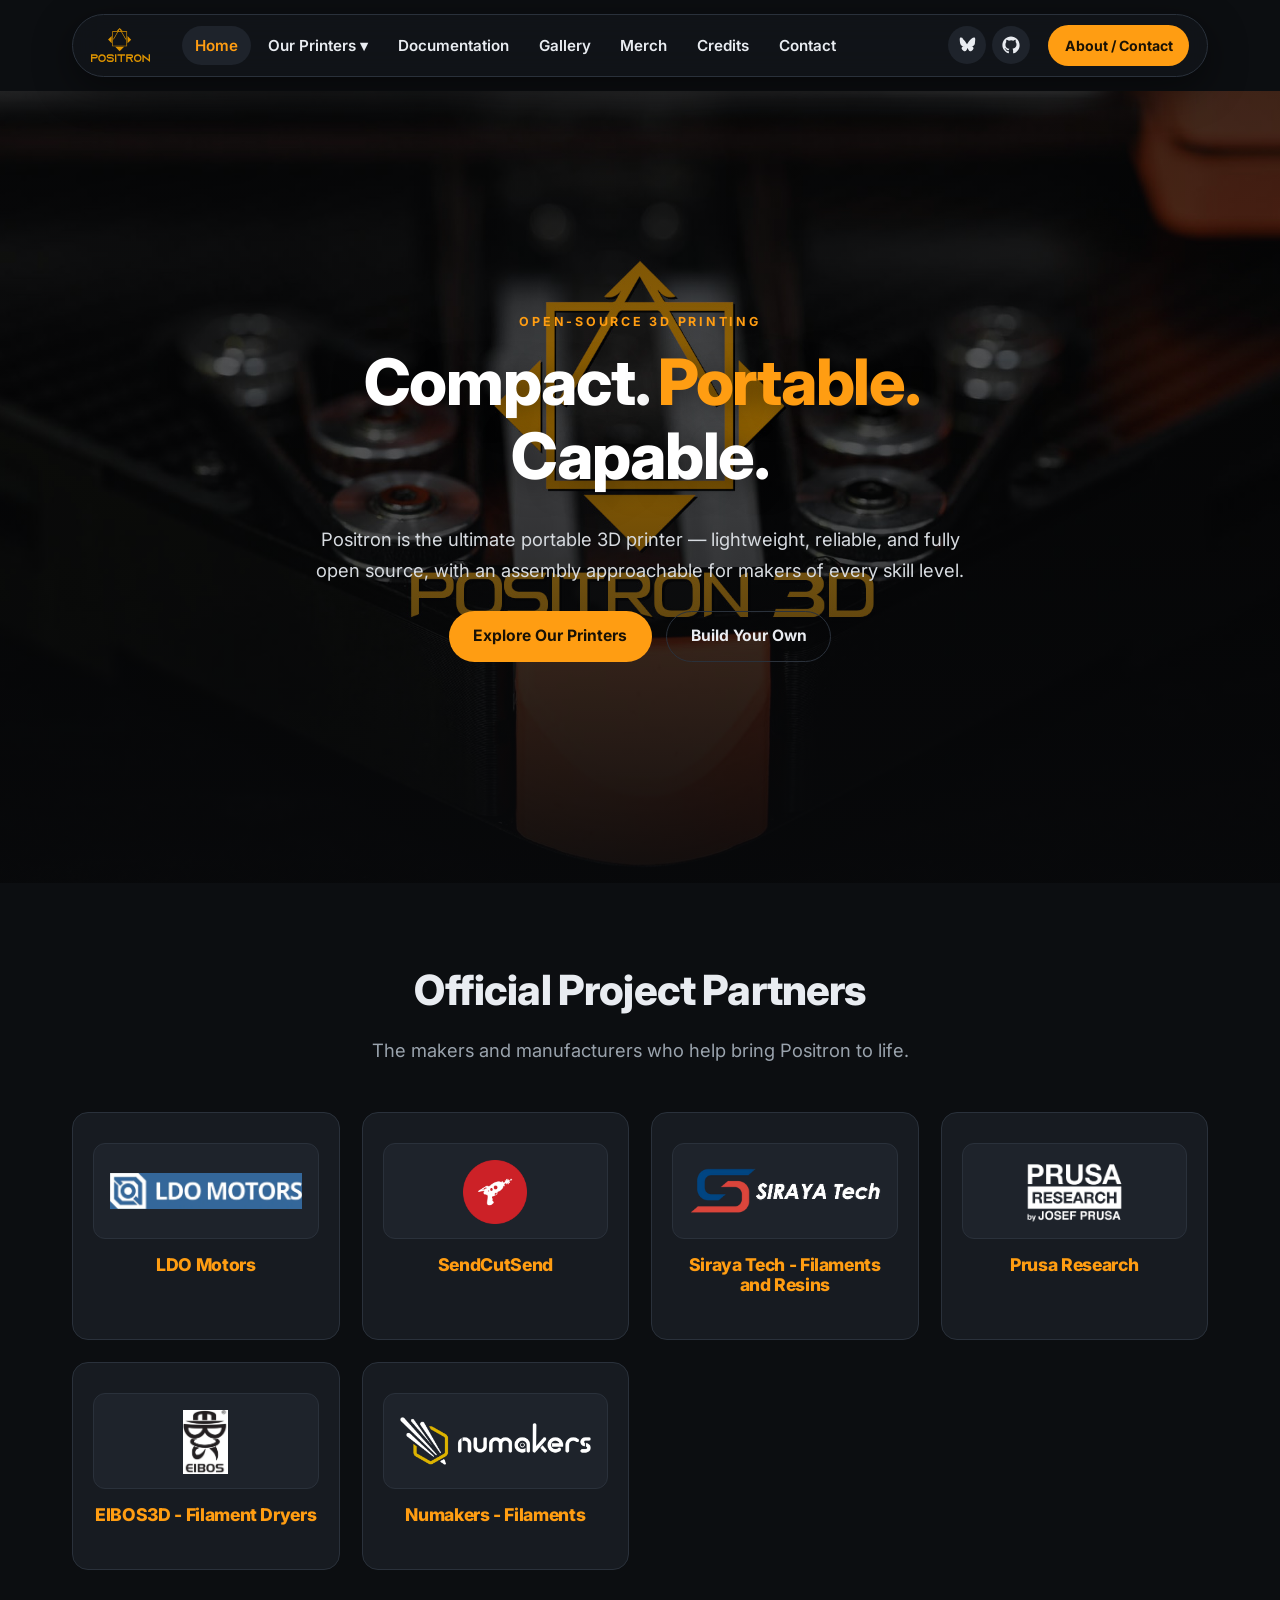
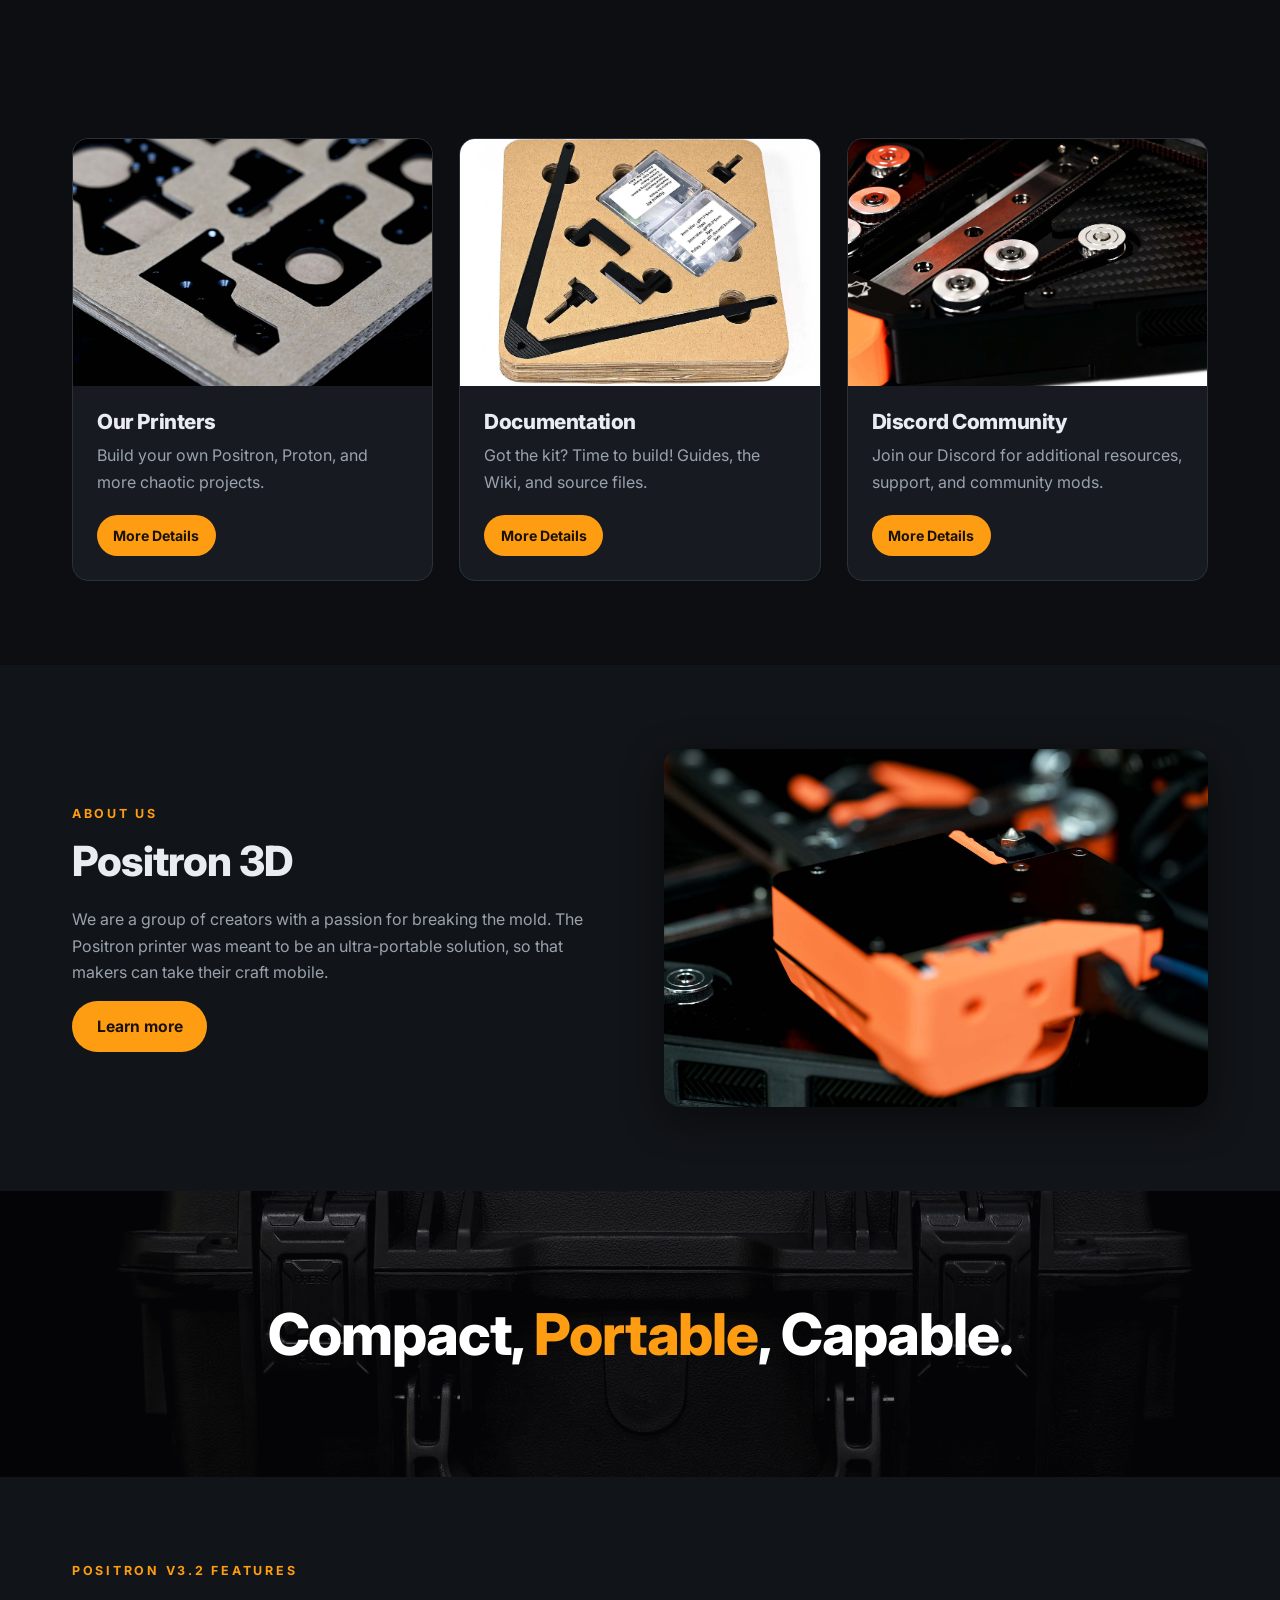
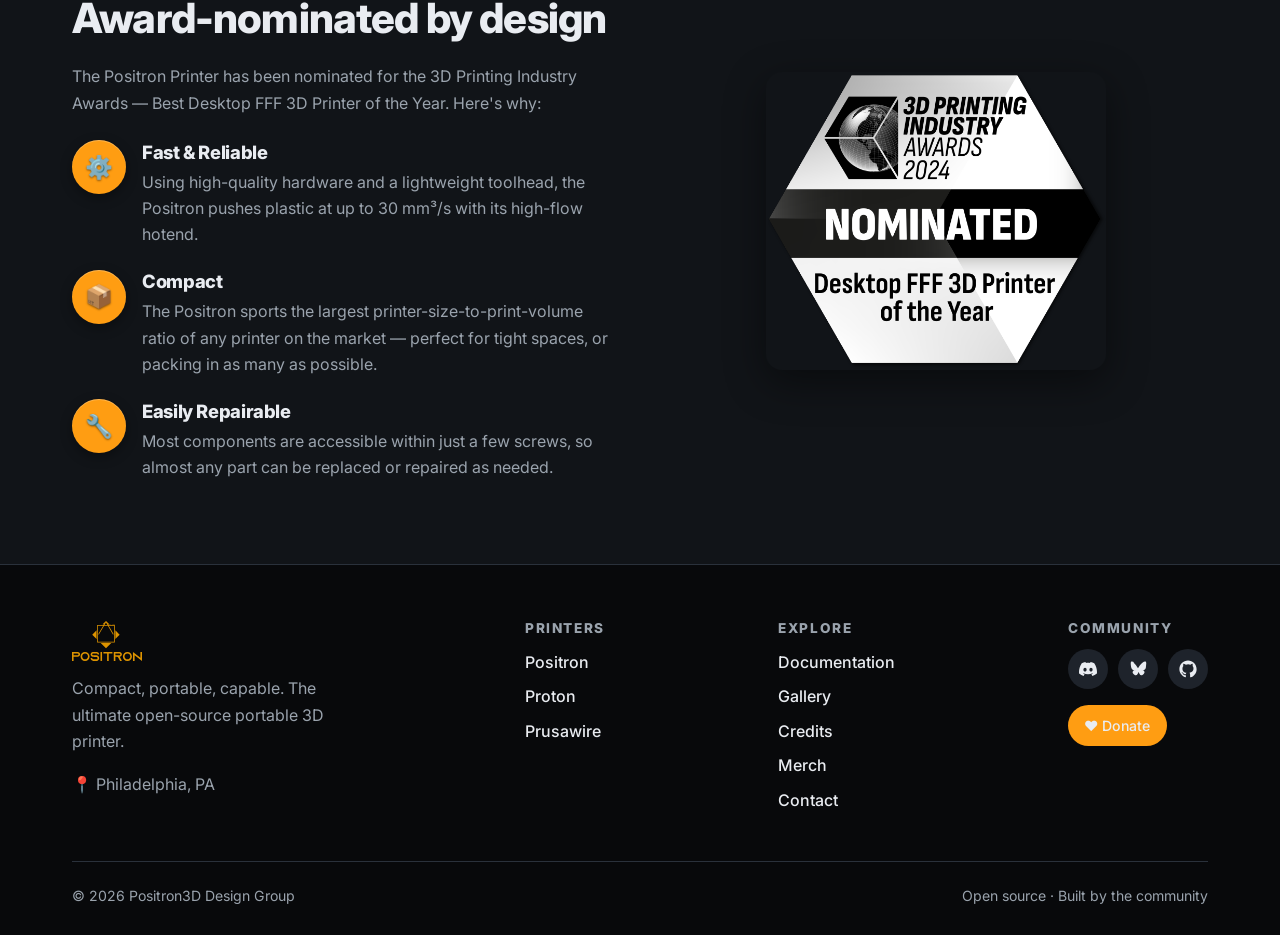
==== index.html @ dbb5b924 "Add Numakers as project partner Add Numakers (filaments) to the Official Project Partners section wi" ====
<!DOCTYPE html>
<html lang="en">
<head>
  <meta charset="utf-8">
  <meta name="viewport" content="width=device-width, initial-scale=1">
  <title>Positron 3D — Compact, Portable, Capable</title>
  <meta name="description" content="Positron is the ultimate portable 3D printer designed to be lightweight, reliable, and capable. Fully open source and an approachable assembly.">
  <meta property="og:title" content="Positron 3D — Compact, Portable, Capable">
  <meta property="og:description" content="Positron is the ultimate portable 3D printer designed to be lightweight, reliable, and capable. Fully open source and an approachable assembly.">
  <meta property="og:type" content="website">
  <link rel="icon" type="image/png" href="assets/img/logo-icon.png">
  <link rel="preconnect" href="https://fonts.googleapis.com">
  <link rel="preconnect" href="https://fonts.gstatic.com" crossorigin>
  <link href="https://fonts.googleapis.com/css2?family=Inter:wght@400;500;600;700;800;900&display=swap" rel="stylesheet">
  <link rel="stylesheet" href="assets/css/style.css">
</head>
<body>

  <header class="site-header">
    <div class="container">
      <nav class="nav" aria-label="Main navigation">
        <a class="nav__brand" href="index.html"><img src="assets/img/logo.svg" alt="Positron 3D"></a>
        <ul class="nav__links">
          <li><a href="index.html" aria-current="page">Home</a></li>
          <li class="nav__item dropdown"><a href="printers.html" aria-haspopup="true">Our Printers ▾</a><ul class="dropdown__menu"><li><a href="positron.html">Positron</a></li><li><a href="proton.html">Proton</a></li><li><a href="prusawire.html">Prusawire</a></li></ul></li>
          <li><a href="documentation.html">Documentation</a></li>
          <li><a href="gallery.html">Gallery</a></li>
          <li><a href="https://nomadsgalaxy-shop.fourthwall.com" target="_blank" rel="noopener">Merch</a></li>
          <li><a href="credits.html">Credits</a></li>
          <li><a href="contact.html">Contact</a></li>
        </ul>
        <div class="nav__social">
          <a href="https://bsky.app/profile/positron3d.com" target="_blank" rel="noopener" aria-label="Bluesky"><svg viewBox="0 0 24 24" width="18" height="18" fill="currentColor"><path d="M5.7 3.3C8.2 5.2 10.9 9 12 11c1.1-2 3.8-5.8 6.3-7.7 1.8-1.4 4.7-2.4 4.7.9 0 .7-.4 5.5-.6 6.3-.7 2.6-3.4 3.3-5.7 2.9 4.1.7 5.1 3 2.9 5.3-4.3 4.4-6.1-1.1-6.6-2.5-.1-.3-.2-.4-.2-.3-.1-.1-.1 0-.2.3-.5 1.4-2.3 6.9-6.6 2.5-2.2-2.3-1.2-4.6 2.9-5.3-2.3.4-5-.3-5.7-2.9C2.7 9.8 2.3 5 2.3 4.2c0-3.3 2.9-2.3 4.7-.9z"/></svg></a>
          <a href="https://github.com/Positron3D" target="_blank" rel="noopener" aria-label="GitHub"><svg viewBox="0 0 24 24" width="18" height="18" fill="currentColor"><path d="M12 .5C5.7.5.5 5.7.5 12c0 5.1 3.3 9.4 7.9 10.9.6.1.8-.3.8-.6v-2c-3.2.7-3.9-1.5-3.9-1.5-.5-1.3-1.3-1.7-1.3-1.7-1.1-.7 0-.7 0-.7 1.2 0 1.8 1.2 1.8 1.2 1 1.8 2.7 1.3 3.4 1 .1-.8.4-1.3.7-1.6-2.6-.3-5.3-1.3-5.3-5.8 0-1.3.5-2.3 1.2-3.1-.1-.3-.5-1.5.1-3.1 0 0 1-.3 3.3 1.2a11.5 11.5 0 016 0C17 4.6 18 4.9 18 4.9c.6 1.6.2 2.8.1 3.1.8.8 1.2 1.8 1.2 3.1 0 4.5-2.7 5.5-5.3 5.8.4.4.8 1.1.8 2.3v3.3c0 .3.2.7.8.6 4.6-1.5 7.9-5.8 7.9-10.9C23.5 5.7 18.3.5 12 .5z"/></svg></a>
        </div>
        <div class="nav__cta"><a class="btn btn--sm" href="contact.html">About / Contact</a></div>
        <button class="nav__toggle" aria-label="Toggle menu" aria-expanded="false">
          <svg viewBox="0 0 24 24" fill="none" stroke="currentColor" stroke-width="2" stroke-linecap="round"><path d="M3 6h18M3 12h18M3 18h18"/></svg>
        </button>
      </nav>
    </div>
  </header>

  <section class="hero">
    <div class="hero__bg" style="background-image:url('assets/img/hero.jpg')"></div>
    <div class="hero__inner">
      <p class="eyebrow">Open-source 3D printing</p>
      <h1>Compact. <span class="highlight">Portable.</span> Capable.</h1>
      <p class="lead">Positron is the ultimate portable 3D printer — lightweight, reliable, and fully open source, with an assembly approachable for makers of every skill level.</p>
      <div class="hero__cta">
        <a class="btn" href="printers.html">Explore Our Printers</a>
        <a class="btn btn--ghost" href="positron.html">Build Your Own</a>
      </div>
    </div>
  </section>

  <section class="section">
    <div class="container">
      <h2 class="center">Official Project Partners</h2>
      <p class="lead center" style="margin-bottom:46px">The makers and manufacturers who help bring Positron to life.</p>
      <div class="logos">
        <a class="logo-card" href="https://ldomotion.com" target="_blank" rel="noopener"><div class="logo-card__chip"><img src="assets/img/partner-ldo.webp" alt="LDO Motors"></div><h3>LDO Motors</h3></a>
        <a class="logo-card" href="https://sendcutsend.com" target="_blank" rel="noopener"><div class="logo-card__chip"><img src="assets/img/partner-sendcutsend.png" alt="SendCutSend"></div><h3>SendCutSend</h3></a>
        <a class="logo-card" href="https://siraya.tech/?sca_ref=10844692.cJs7XSw1FJ" target="_blank" rel="noopener"><div class="logo-card__chip"><img src="assets/img/partner-siraya.png" alt="Siraya Tech"></div><h3>Siraya Tech - Filaments and Resins</h3></a>
        <a class="logo-card" href="https://www.prusa3d.com" target="_blank" rel="noopener"><div class="logo-card__chip"><img src="assets/img/partner-prusa.png" alt="Prusa Research"></div><h3>Prusa Research</h3></a>
        <a class="logo-card" href="https://shop.eibos3d.com/" target="_blank" rel="noopener"><div class="logo-card__chip"><img src="assets/img/partner-eibos.webp" alt="Eibos 3D"></div><h3>EIBOS3D - Filament Dryers</h3></a>
        <a class="logo-card" href="https://numakers.com" target="_blank" rel="noopener"><div class="logo-card__chip"><img src="assets/img/partner-numakers.webp" alt="Numakers"></div><h3>Numakers - Filaments</h3></a>
      </div>
    </div>
  </section>

  <section class="section">
    <div class="container">
      <div class="grid grid--3">
        <article class="card">
          <div class="card__media"><img src="assets/img/card-printers.jpg" alt="Positron printer" loading="lazy"></div>
          <div class="card__body"><h3>Our Printers</h3><p>Build your own Positron, Proton, and more chaotic projects.</p><a class="btn btn--sm" href="printers.html">More Details</a></div>
        </article>
        <article class="card">
          <div class="card__media"><img src="assets/img/community-1.jpg" alt="Building a Positron kit" loading="lazy"></div>
          <div class="card__body"><h3>Documentation</h3><p>Got the kit? Time to build! Guides, the Wiki, and source files.</p><a class="btn btn--sm" href="documentation.html">More Details</a></div>
        </article>
        <article class="card">
          <div class="card__media"><img src="assets/img/card-discord.jpg" alt="Positron community" loading="lazy"></div>
          <div class="card__body"><h3>Discord Community</h3><p>Join our Discord for additional resources, support, and community mods.</p><a class="btn btn--sm" href="https://discord.gg/positron" target="_blank" rel="noopener">More Details</a></div>
        </article>
      </div>
    </div>
  </section>

  <section class="section section--alt">
    <div class="container">
      <div class="split split--rev">
        <div class="split__text">
          <p class="eyebrow">About Us</p>
          <h2>Positron 3D</h2>
          <p>We are a group of creators with a passion for breaking the mold. The Positron printer was meant to be an ultra-portable solution, so that makers can take their craft mobile.</p>
          <a class="btn" href="contact.html">Learn more</a>
        </div>
        <div class="split__media"><img src="assets/img/about.jpg" alt="Positron printer detail"></div>
      </div>
    </div>
  </section>

  <section class="banner">
    <div class="banner__bg" style="background-image:url('assets/img/banner.jpg')"></div>
    <div class="container"><h2>Compact, <span class="highlight">Portable</span>, Capable.</h2></div>
  </section>


  <section class="section section--alt">
    <div class="container">
      <div class="split">
        <div class="split__text">
          <p class="eyebrow">Positron v3.2 Features</p>
          <h2>Award-nominated by design</h2>
          <p>The Positron Printer has been nominated for the 3D Printing Industry Awards — Best Desktop FFF 3D Printer of the Year. Here's why:</p>
          <div class="grid" style="gap:22px;margin-top:24px">
            <div class="feature"><div class="feature__icon">⚙️</div><div><h4>Fast &amp; Reliable</h4><p>Using high-quality hardware and a lightweight toolhead, the Positron pushes plastic at up to 30 mm³/s with its high-flow hotend.</p></div></div>
            <div class="feature"><div class="feature__icon">📦</div><div><h4>Compact</h4><p>The Positron sports the largest printer-size-to-print-volume ratio of any printer on the market — perfect for tight spaces, or packing in as many as possible.</p></div></div>
            <div class="feature"><div class="feature__icon">🔧</div><div><h4>Easily Repairable</h4><p>Most components are accessible within just a few screws, so almost any part can be replaced or repaired as needed.</p></div></div>
          </div>
        </div>
        <div class="split__media center"><img src="assets/img/award.webp" alt="3D Printing Industry Awards 2024 — Nominated, Desktop FFF" style="max-width:340px;margin:0 auto"></div>
      </div>
    </div>
  </section>

  <footer class="site-footer">
    <div class="container">
      <div class="footer-grid">
        <div class="footer-brand" style="max-width:280px">
          <img src="assets/img/logo.svg" alt="Positron 3D">
          <p>Compact, portable, capable. The ultimate open-source portable 3D printer.</p>
          <p>📍 Philadelphia, PA</p>
        </div>
        <div class="footer-col">
          <h4>Printers</h4>
          <ul>
            <li><a href="positron.html">Positron</a></li>
            <li><a href="proton.html">Proton</a></li>
            <li><a href="prusawire.html">Prusawire</a></li>
          </ul>
        </div>
        <div class="footer-col">
          <h4>Explore</h4>
          <ul>
            <li><a href="documentation.html">Documentation</a></li>
            <li><a href="gallery.html">Gallery</a></li>
            <li><a href="credits.html">Credits</a></li>
            <li><a href="https://nomadsgalaxy-shop.fourthwall.com" target="_blank" rel="noopener">Merch</a></li>
            <li><a href="contact.html">Contact</a></li>
          </ul>
        </div>
        <div class="footer-col">
          <h4>Community</h4>
          <div class="footer-social">
            <a href="https://discord.gg/positron" target="_blank" rel="noopener" aria-label="Discord"><svg viewBox="0 -28.5 256 256" width="18" height="18" preserveAspectRatio="xMidYMid"><path fill="currentColor" fill-rule="nonzero" d="M216.856339,16.5966031 C200.285002,8.84328665 182.566144,3.2084988 164.041564,0 C161.766523,4.11318106 159.108624,9.64549908 157.276099,14.0464379 C137.583995,11.0849896 118.072967,11.0849896 98.7430163,14.0464379 C96.9108417,9.64549908 94.1925838,4.11318106 91.8971895,0 C73.3526068,3.2084988 55.6133949,8.86399117 39.0420583,16.6376612 C5.61752293,67.146514 -3.4433191,116.400813 1.08711069,164.955721 C23.2560196,181.510915 44.7403634,191.567697 65.8621325,198.148576 C71.0772151,190.971126 75.7283628,183.341335 79.7352139,175.300261 C72.104019,172.400575 64.7949724,168.822202 57.8887866,164.667963 C59.7209612,163.310589 61.5131304,161.891452 63.2445898,160.431257 C105.36741,180.133187 151.134928,180.133187 192.754523,160.431257 C194.506336,161.891452 196.298154,163.310589 198.110326,164.667963 C191.183787,168.842556 183.854737,172.420929 176.223542,175.320965 C180.230393,183.341335 184.861538,190.991831 190.096624,198.16893 C211.238746,191.588051 232.743023,181.531619 254.911949,164.955721 C260.227747,108.668201 245.831087,59.8662432 216.856339,16.5966031 Z M85.4738752,135.09489 C72.8290281,135.09489 62.4592217,123.290155 62.4592217,108.914901 C62.4592217,94.5396472 72.607595,82.7145587 85.4738752,82.7145587 C98.3405064,82.7145587 108.709962,94.5189427 108.488529,108.914901 C108.508531,123.290155 98.3405064,135.09489 85.4738752,135.09489 Z M170.525237,135.09489 C157.88039,135.09489 147.510584,123.290155 147.510584,108.914901 C147.510584,94.5396472 157.658606,82.7145587 170.525237,82.7145587 C183.391518,82.7145587 193.761324,94.5189427 193.539891,108.914901 C193.539891,123.290155 183.391518,135.09489 170.525237,135.09489 Z"/></svg></a>
            <a href="https://bsky.app/profile/positron3d.com" target="_blank" rel="noopener" aria-label="Bluesky"><svg viewBox="0 0 24 24" width="18" height="18" fill="currentColor"><path d="M5.7 3.3C8.2 5.2 10.9 9 12 11c1.1-2 3.8-5.8 6.3-7.7 1.8-1.4 4.7-2.4 4.7.9 0 .7-.4 5.5-.6 6.3-.7 2.6-3.4 3.3-5.7 2.9 4.1.7 5.1 3 2.9 5.3-4.3 4.4-6.1-1.1-6.6-2.5-.1-.3-.2-.4-.2-.3-.1-.1-.1 0-.2.3-.5 1.4-2.3 6.9-6.6 2.5-2.2-2.3-1.2-4.6 2.9-5.3-2.3.4-5-.3-5.7-2.9C2.7 9.8 2.3 5 2.3 4.2c0-3.3 2.9-2.3 4.7-.9z"/></svg></a>
            <a href="https://github.com/Positron3D" target="_blank" rel="noopener" aria-label="GitHub"><svg viewBox="0 0 24 24" width="18" height="18" fill="currentColor"><path d="M12 .5C5.7.5.5 5.7.5 12c0 5.1 3.3 9.4 7.9 10.9.6.1.8-.3.8-.6v-2c-3.2.7-3.9-1.5-3.9-1.5-.5-1.3-1.3-1.7-1.3-1.7-1.1-.7 0-.7 0-.7 1.2 0 1.8 1.2 1.8 1.2 1 1.8 2.7 1.3 3.4 1 .1-.8.4-1.3.7-1.6-2.6-.3-5.3-1.3-5.3-5.8 0-1.3.5-2.3 1.2-3.1-.1-.3-.5-1.5.1-3.1 0 0 1-.3 3.3 1.2a11.5 11.5 0 016 0C17 4.6 18 4.9 18 4.9c.6 1.6.2 2.8.1 3.1.8.8 1.2 1.8 1.2 3.1 0 4.5-2.7 5.5-5.3 5.8.4.4.8 1.1.8 2.3v3.3c0 .3.2.7.8.6 4.6-1.5 7.9-5.8 7.9-10.9C23.5 5.7 18.3.5 12 .5z"/></svg></a>
          </div>
          <p style="margin-top:16px"><a class="btn btn--sm" href="https://www.paypal.com/donate/?hosted_button_id=P3WHJNXLBCJDA" target="_blank" rel="noopener">♥ Donate</a></p>
        </div>
      </div>
      <div class="footer-bottom">
        <span>© 2026 Positron3D Design Group</span>
        <span>Open source · Built by the community</span>
      </div>
    </div>
  </footer>

  <script src="assets/js/main.js"></script>
</body>
</html>
---- assets/css/style.css ----
/* ===========================================================
   Positron 3D — static site styles
   Brand accent: #de9400 (logo amber)
   =========================================================== */

:root {
  --bg:        #0c0e11;
  --bg-alt:    #111418;
  --surface:   #171b21;
  --surface-2: #1e232b;
  --border:    #2a313b;
  --text:      #e9ecf1;
  --muted:     #9aa3ad;
  --accent:    #ff9d12;
  --accent-2:  #de9400;
  --accent-ink:#1a1205;
  --radius:    16px;
  --maxw:      1180px;
  --shadow:    0 12px 40px rgba(0,0,0,.45);
  --font: "Inter", -apple-system, BlinkMacSystemFont, "Segoe UI", Roboto, Helvetica, Arial, sans-serif;
}

* { box-sizing: border-box; }

html { scroll-behavior: smooth; }

body {
  margin: 0;
  font-family: var(--font);
  background: var(--bg);
  color: var(--text);
  line-height: 1.65;
  -webkit-font-smoothing: antialiased;
  overflow-x: hidden;
}

img { max-width: 100%; display: block; }

a { color: var(--accent); text-decoration: none; transition: color .15s ease; }
a:hover { color: var(--accent-2); }

h1, h2, h3, h4 { line-height: 1.15; margin: 0 0 .5em; font-weight: 800; letter-spacing: -.02em; }
h1 { font-size: clamp(2.2rem, 6vw, 4rem); }
h2 { font-size: clamp(1.7rem, 4vw, 2.6rem); }
h3 { font-size: 1.3rem; }
p  { margin: 0 0 1rem; color: var(--muted); }

.container { width: 100%; max-width: var(--maxw); margin: 0 auto; padding: 0 22px; }

.section { padding: 84px 0; }
.section--tight { padding: 56px 0; }
.section--alt { background: var(--bg-alt); }
.eyebrow {
  text-transform: uppercase; letter-spacing: .22em; font-size: .78rem;
  font-weight: 700; color: var(--accent); margin: 0 0 .8rem;
}
.center { text-align: center; }
.lead { font-size: 1.15rem; color: var(--muted); max-width: 680px; margin-left: auto; margin-right: auto; }
/* .lead is used only in centered contexts; auto margins keep the box centered.
   For a left-aligned lead, add .lead--flush. */
.lead--flush { margin-left: 0; margin-right: 0; }

/* ---------- Buttons ---------- */
.btn {
  display: inline-flex; align-items: center; gap: .5em;
  background: var(--accent); color: var(--accent-ink);
  font-weight: 700; font-size: .98rem;
  padding: .72em 1.5em; border-radius: 999px;
  border: 1px solid transparent; cursor: pointer;
  transition: transform .15s ease, box-shadow .15s ease, background .15s ease;
}
.btn:hover { background: #ffb347; color: var(--accent-ink); transform: translateY(-2px); box-shadow: 0 8px 24px rgba(255,157,18,.28); }
.btn--ghost { background: transparent; color: var(--text); border-color: var(--border); }
.btn--ghost:hover { background: var(--surface-2); color: var(--text); border-color: var(--accent); }
.btn--sm { padding: .55em 1.1em; font-size: .88rem; }

/* ---------- Header / nav ---------- */
.site-header { position: sticky; top: 0; z-index: 50; padding: 14px 0; }
.nav {
  display: flex; align-items: center; gap: 18px;
  background: rgba(18,21,26,.82);
  backdrop-filter: blur(14px); -webkit-backdrop-filter: blur(14px);
  border: 1px solid var(--border);
  border-radius: 999px;
  padding: 10px 18px; box-shadow: var(--shadow);
}
.nav__brand { display: flex; align-items: center; flex-shrink: 0; }
.nav__brand img { height: 34px; width: auto; }
.nav__links { display: flex; align-items: center; gap: 4px; margin: 0 auto 0 14px; padding: 0; list-style: none; }
.nav__links a {
  color: var(--text); font-weight: 600; font-size: .95rem;
  padding: .45em .85em; border-radius: 999px; display: inline-block;
}
.nav__links a:hover, .nav__links a[aria-current="page"] { background: var(--surface-2); color: var(--accent); }

.nav__item { position: relative; }
.nav__item > a::after { content: ""; }
.dropdown { position: relative; }
.dropdown__menu {
  position: absolute; top: calc(100% + 8px); left: 0; min-width: 180px;
  background: var(--surface); border: 1px solid var(--border);
  border-radius: 14px; padding: 8px; list-style: none; margin: 0;
  box-shadow: var(--shadow);
  opacity: 0; visibility: hidden; transform: translateY(-6px);
  transition: opacity .15s ease, transform .15s ease, visibility .15s;
}
.dropdown:hover .dropdown__menu, .dropdown:focus-within .dropdown__menu {
  opacity: 1; visibility: visible; transform: translateY(0);
}
.dropdown__menu a { display: block; width: 100%; }

.nav__social { display: flex; gap: 6px; align-items: center; }
.nav__social a {
  width: 38px; height: 38px; display: grid; place-items: center;
  border-radius: 50%; background: var(--surface-2); color: var(--text); font-size: 1rem;
}
.nav__social a:hover { background: var(--accent); color: var(--accent-ink); }
.nav__cta { flex-shrink: 0; }

.nav__toggle { display: none; background: none; border: 0; color: var(--text); cursor: pointer; padding: 6px; }
.nav__toggle svg { width: 28px; height: 28px; }

/* ---------- Hero ---------- */
.hero {
  position: relative; min-height: 88vh; display: grid; place-items: center;
  text-align: center; color: #fff; overflow: hidden;
}
.hero__bg {
  position: absolute; inset: 0; background-size: cover; background-position: center;
  background-attachment: fixed;
}
.hero::after {
  content: ""; position: absolute; inset: 0;
  background: linear-gradient(180deg, rgba(8,9,11,.55) 0%, rgba(8,9,11,.35) 40%, rgba(8,9,11,.92) 100%);
}
.hero__inner { position: relative; z-index: 2; padding: 0 22px; max-width: 860px; }
.hero h1 { color: #fff; text-shadow: 0 4px 30px rgba(0,0,0,.5); }
.hero .lead { color: #d7dbe0; }
.hero__cta { display: flex; gap: 14px; justify-content: center; flex-wrap: wrap; margin-top: 26px; }

.highlight { color: var(--accent); }

/* page hero (smaller, for subpages) */
.page-hero {
  position: relative; padding: 120px 0 70px; text-align: center; color: #fff; overflow: hidden;
}
.page-hero__bg { position: absolute; inset: 0; background-size: cover; background-position: center; }
.page-hero::after { content: ""; position: absolute; inset: 0; background: linear-gradient(180deg, rgba(8,9,11,.6), rgba(8,9,11,.93)); }
.page-hero .container { position: relative; z-index: 2; }
.page-hero h1 { color: #fff; }
.page-hero p { color: #d7dbe0; }

/* ---------- Cards / grids ---------- */
.grid { display: grid; gap: 26px; }
.grid--3 { grid-template-columns: repeat(3, 1fr); }
.grid--4 { grid-template-columns: repeat(4, 1fr); }
.grid--2 { grid-template-columns: repeat(2, 1fr); }

.card {
  background: var(--surface); border: 1px solid var(--border);
  border-radius: var(--radius); overflow: hidden;
  display: flex; flex-direction: column;
  transition: transform .2s ease, border-color .2s ease, box-shadow .2s ease;
}
.card:hover { transform: translateY(-6px); border-color: var(--accent); box-shadow: var(--shadow); }
.card__media { aspect-ratio: 16/11; overflow: hidden; background: var(--surface-2); }
.card__media img { width: 100%; height: 100%; object-fit: cover; }
.card__body { padding: 24px; display: flex; flex-direction: column; gap: 8px; flex: 1; }
.card__body h3 { margin: 0; }
.card__body p { margin: 0; flex: 1; }
.card__body .btn { align-self: flex-start; margin-top: 12px; }

/* feature card (icon) */
.feature { display: flex; gap: 16px; align-items: flex-start; }
.feature__icon {
  flex-shrink: 0; width: 54px; height: 54px; border-radius: 50%;
  background: var(--accent); color: var(--accent-ink); display: grid; place-items: center; font-size: 1.4rem;
  box-shadow: 0 4px 12px rgba(0,0,0,.35), inset 0 1px 0 rgba(255,255,255,.25);
}
/* drop shadow on the emoji/icon glyph itself so it reads against the amber */
.feature__icon { text-shadow: 0 1px 2px rgba(0,0,0,.45); }
.feature h4 { margin: .1rem 0 .35rem; font-size: 1.15rem; }
.feature p { margin: 0; }
/* Centered value-prop variant (icon stacked above centered text) */
.feature--center { flex-direction: column; align-items: center; text-align: center; }
.feature--center .feature__icon { width: 60px; height: 60px; font-size: 1.6rem; }

/* split text + image */
.split { display: grid; grid-template-columns: 1fr 1fr; gap: 48px; align-items: center; }
.split img { border-radius: var(--radius); box-shadow: var(--shadow); }

/* partners / logos */
.logos { display: grid; grid-template-columns: repeat(4, 1fr); gap: 22px; }
.logo-card {
  background: var(--surface); border: 1px solid var(--border); border-radius: var(--radius);
  padding: 30px 20px; text-align: center; transition: border-color .2s ease, transform .2s ease;
}
.logo-card:hover { border-color: var(--accent); transform: translateY(-4px); }
.logo-card__chip { background: var(--chip-bg, var(--surface-2)); border: 1px solid var(--border); border-radius: 12px; padding: 16px; margin-bottom: 16px; display: grid; place-items: center; height: 96px; }
.logo-card img { max-height: 64px; width: auto; margin: 0 auto; object-fit: contain; }
.logo-card h3 { font-size: 1.1rem; margin: 0 0 14px; }

/* banner strip */
.banner {
  position: relative; padding: 110px 0; text-align: center; overflow: hidden;
}
.banner__bg { position: absolute; inset: 0; background-size: cover; background-position: center; }
.banner::after { content:""; position:absolute; inset:0; background: rgba(8,9,11,.55); }
.banner .container { position: relative; z-index: 2; }
.banner h2 { font-size: clamp(2rem, 6vw, 3.6rem); color: #fff; margin: 0; }

/* retailer list */
.pill-list { display: flex; flex-wrap: wrap; gap: 12px; }
.region-block { background: var(--surface); border: 1px solid var(--border); border-radius: var(--radius); padding: 26px; }
.region-block h3 { color: var(--accent); font-size: 1rem; text-transform: uppercase; letter-spacing: .1em; margin-bottom: 16px; }
.retailer { display: flex; flex-wrap: wrap; align-items: baseline; gap: 8px; padding: 8px 0; border-bottom: 1px solid var(--border); }
.retailer:last-child { border-bottom: 0; }
.retailer .loc { color: var(--muted); font-size: .85rem; }

/* team grid (credits) */
.team-grid { display: grid; grid-template-columns: repeat(auto-fill, minmax(220px,1fr)); gap: 18px; }
.team-card { background: var(--surface); border: 1px solid var(--border); border-radius: var(--radius); padding: 22px; }
.team-card .name { font-weight: 800; font-size: 1.1rem; color: var(--text); }
.team-card .role { color: var(--accent); font-size: .9rem; font-weight: 600; }

.prose { max-width: 760px; }
.prose h2 { margin-top: 1.6em; }
.thanks-block { background: var(--surface); border: 1px solid var(--border); border-left: 3px solid var(--accent); border-radius: 12px; padding: 22px 26px; margin-bottom: 22px; }
.thanks-block h3 { color: var(--text); margin-bottom: .4rem; }
.thanks-block p:last-child { margin-bottom: 0; }

/* spec list */
.specs { list-style: none; padding: 0; margin: 0; display: grid; gap: 12px; }
.specs li { display: flex; gap: 12px; align-items: baseline; padding: 12px 0; border-bottom: 1px solid var(--border); color: var(--text); }
.specs li b { color: var(--accent); min-width: 150px; display: inline-block; }

/* contact form */
.form-grid { display: grid; grid-template-columns: 1fr 1fr; gap: 18px; }
.field { display: flex; flex-direction: column; gap: 6px; }
.field--full { grid-column: 1 / -1; }
.field label { font-size: .9rem; font-weight: 600; color: var(--text); }
.field label .req { color: var(--accent); }
.field input, .field textarea {
  background: var(--surface); border: 1px solid var(--border); border-radius: 10px;
  padding: 12px 14px; color: var(--text); font-family: inherit; font-size: .98rem;
}
.field input:focus, .field textarea:focus { outline: none; border-color: var(--accent); }
.field textarea { resize: vertical; min-height: 130px; }
.note { background: var(--surface-2); border-radius: 12px; padding: 16px 20px; font-size: .92rem; }
.note b { color: var(--accent); }

/* ---------- Gallery ---------- */
.gallery-filters {
  display: flex; flex-wrap: wrap; gap: 8px;
  justify-content: center; margin-bottom: 40px;
}
.gallery-filters button {
  background: transparent; color: var(--text); border: 1px solid var(--border);
  font-family: inherit; font-weight: 600; font-size: .88rem;
  padding: .55em 1.1em; border-radius: 999px; cursor: pointer;
  transition: background .15s ease, border-color .15s ease, color .15s ease;
}
.gallery-filters button:hover {
  background: var(--surface-2); border-color: var(--accent);
}
.gallery-filters button.active {
  background: var(--accent); color: var(--accent-ink); border-color: var(--accent);
}

.gallery-grid {
  display: grid;
  grid-template-columns: repeat(auto-fill, minmax(300px, 1fr));
  gap: 16px;
}

.gallery-item {
  position: relative; overflow: hidden;
  border-radius: var(--radius); border: 1px solid var(--border);
  background: var(--surface-2);
  transition: transform .2s ease, border-color .2s ease, box-shadow .2s ease;
}
.gallery-item:hover {
  transform: translateY(-4px); border-color: var(--accent); box-shadow: var(--shadow);
}
.gallery-item a { display: block; }
.gallery-item img {
  aspect-ratio: 4/3; width: 100%; object-fit: cover;
  transition: transform .3s ease;
}
.gallery-item:hover img { transform: scale(1.05); }
.gallery-item__caption {
  position: absolute; bottom: 0; left: 0; right: 0;
  padding: 12px 16px;
  background: linear-gradient(transparent, rgba(0,0,0,.75));
  color: #fff; font-size: .88rem; font-weight: 600;
  opacity: 0; transition: opacity .2s ease;
  pointer-events: none;
}
.gallery-item:hover .gallery-item__caption { opacity: 1; }

/* ---------- Footer ---------- */
.site-footer { background: #08090b; border-top: 1px solid var(--border); padding: 56px 0 28px; }
.footer-grid { display: flex; flex-wrap: wrap; gap: 30px; justify-content: space-between; align-items: flex-start; }
.footer-brand img { height: 40px; margin-bottom: 14px; }
.footer-col h4 { font-size: .85rem; text-transform: uppercase; letter-spacing: .12em; color: var(--muted); margin-bottom: 12px; }
.footer-col ul { list-style: none; padding: 0; margin: 0; }
.footer-col li { margin-bottom: 8px; }
.footer-col a { color: var(--text); font-weight: 500; }
.footer-col a:hover { color: var(--accent); }
.footer-social { display: flex; gap: 10px; margin-top: 8px; }
.footer-social a { width: 40px; height: 40px; border-radius: 50%; background: var(--surface-2); display: grid; place-items: center; color: var(--text); }
.footer-social a:hover { background: var(--accent); color: var(--accent-ink); }
.footer-bottom { margin-top: 40px; padding-top: 22px; border-top: 1px solid var(--border); display: flex; flex-wrap: wrap; gap: 12px; justify-content: space-between; align-items: center; color: var(--muted); font-size: .88rem; }

/* ---------- Responsive ---------- */
@media (max-width: 900px) {
  .grid--3, .grid--4 { grid-template-columns: repeat(2, 1fr); }
  .logos { grid-template-columns: repeat(2, 1fr); }
  .split { grid-template-columns: 1fr; gap: 28px; }
  .split--rev .split__text { order: 2; }

  .nav__links, .nav__social { display: none; }
  .nav__toggle { display: inline-flex; margin-left: auto; }
  .nav.open .nav__links {
    display: flex; flex-direction: column; align-items: stretch;
    position: absolute; top: calc(100% + 10px); left: 0; right: 0;
    background: var(--surface); border: 1px solid var(--border); border-radius: 18px;
    padding: 14px; gap: 4px; box-shadow: var(--shadow); margin: 0;
  }
  .site-header .container { position: relative; }
  .nav.open .dropdown__menu { position: static; opacity: 1; visibility: visible; transform: none; box-shadow: none; border: 0; background: var(--surface-2); margin-top: 4px; }
  .nav__cta .btn { padding: .55em 1.1em; }
}
@media (max-width: 560px) {
  .grid--3, .grid--4, .logos, .form-grid { grid-template-columns: 1fr; }
  .section { padding: 60px 0; }
  .hero { min-height: 80vh; }
  .nav__cta { display: none; }
}

/* parallax fallback for touch */
@media (hover: none) { .hero__bg { background-attachment: scroll; } }
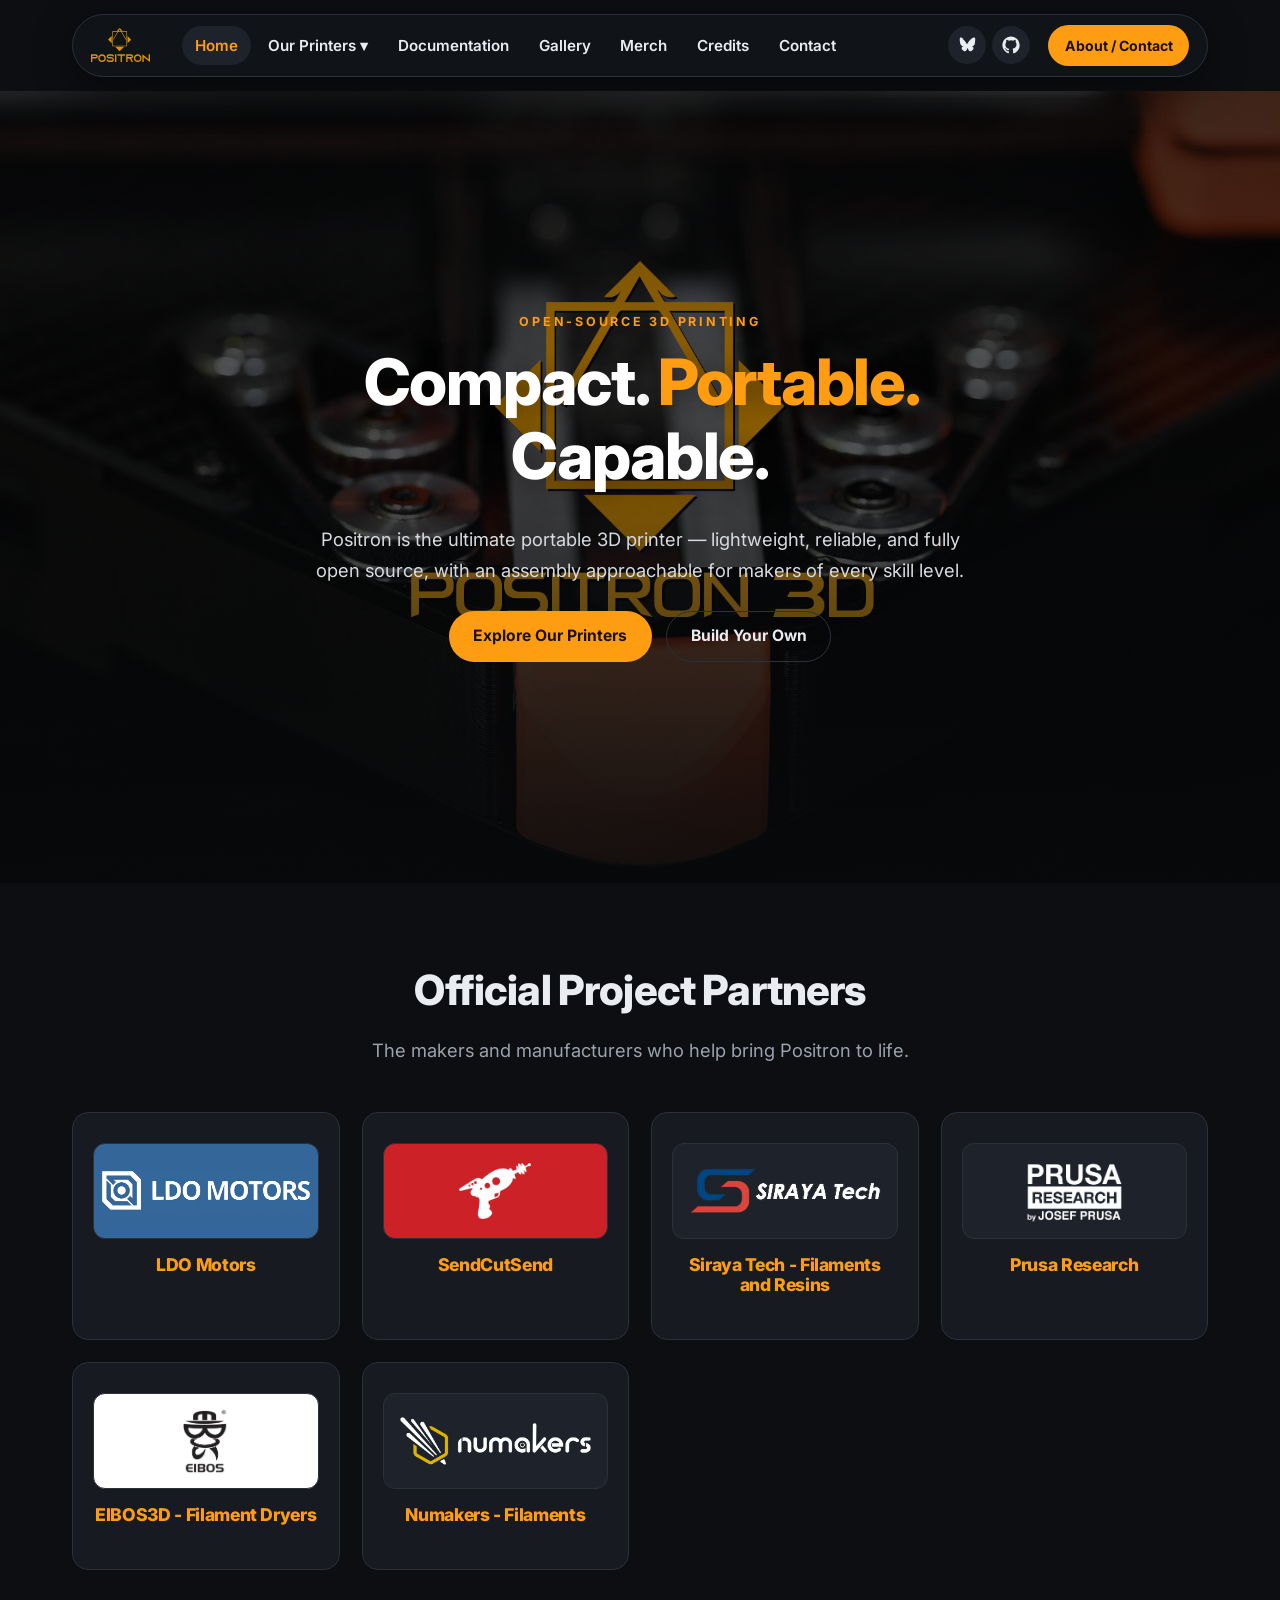
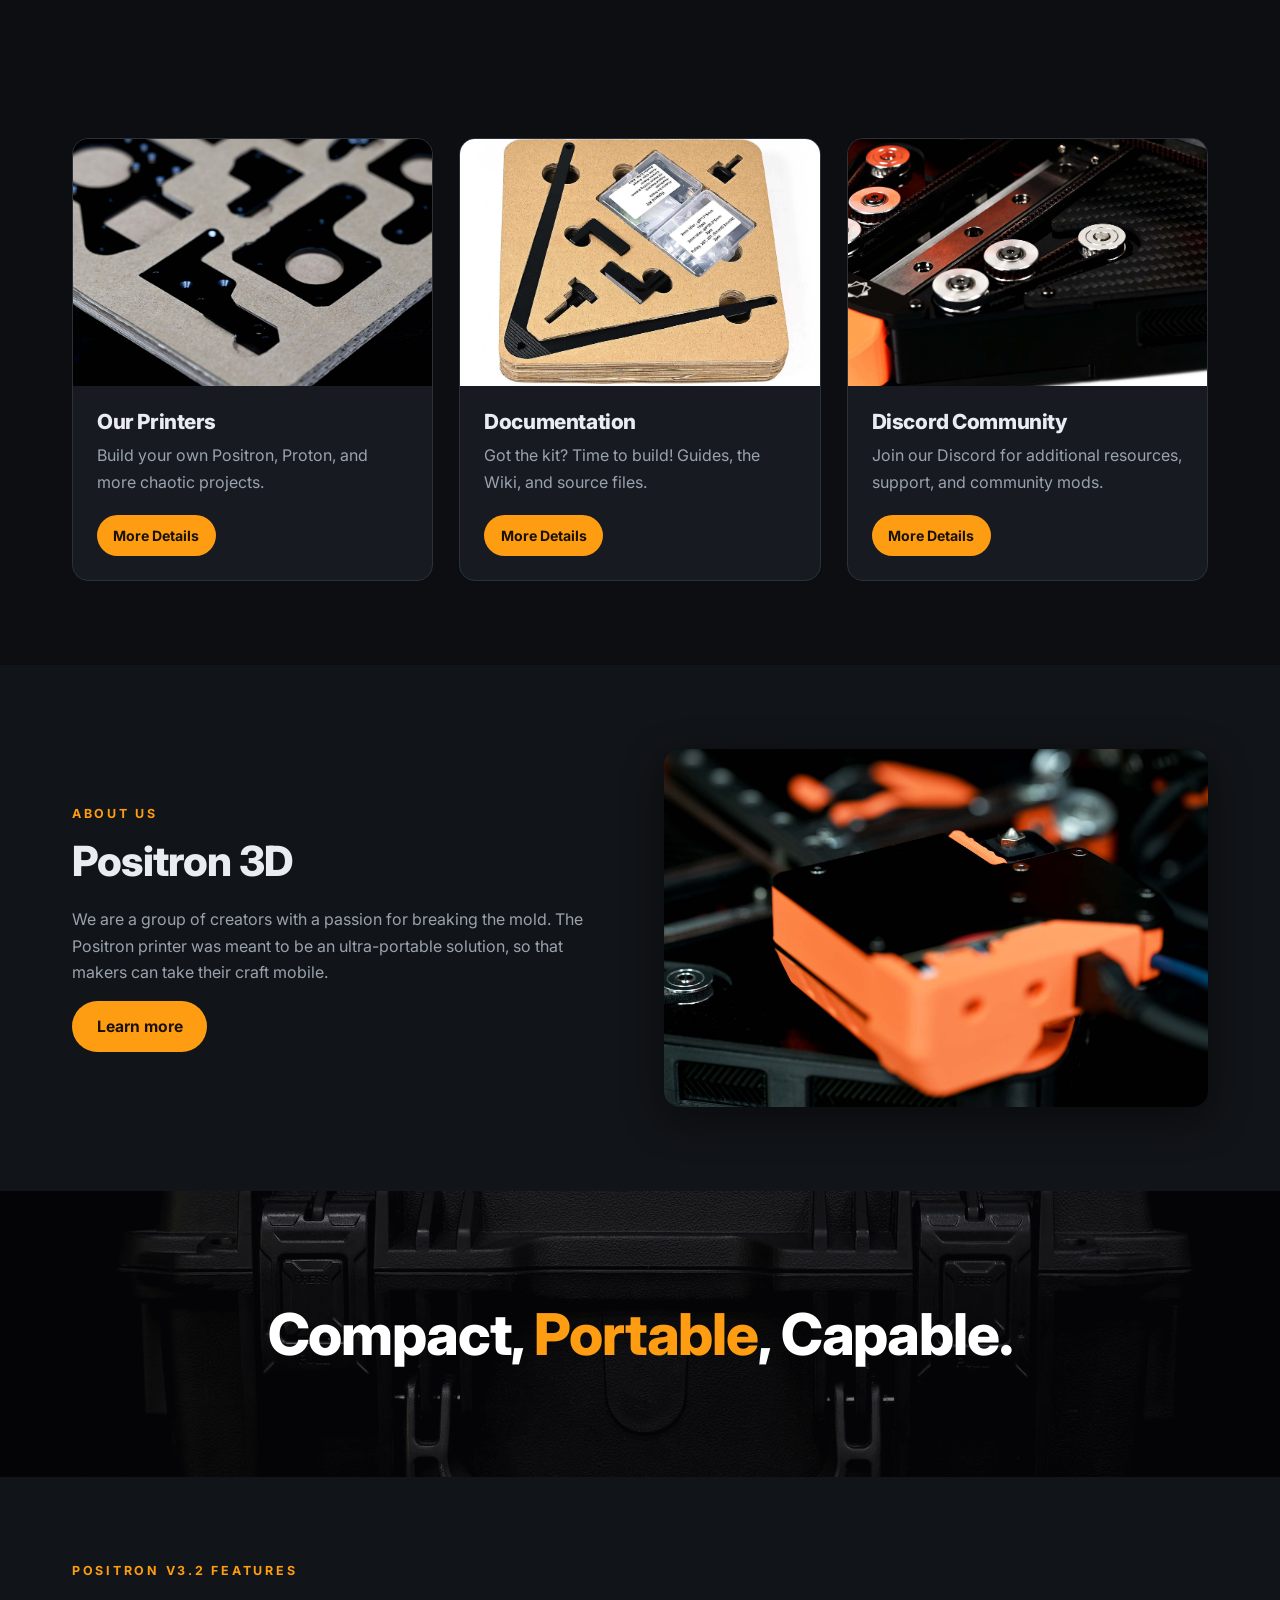
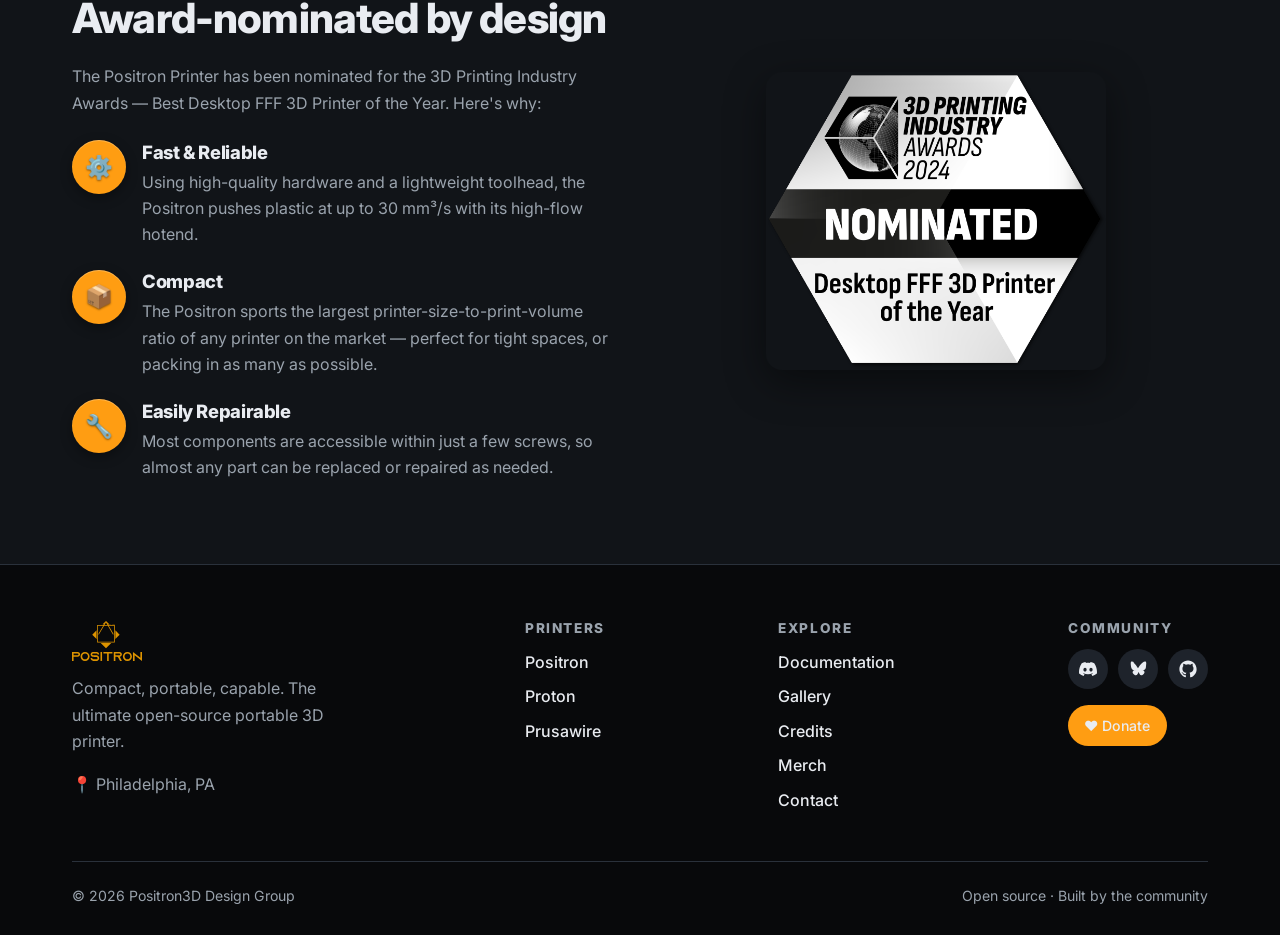
==== commit 3676ff30: "Fill SendCutSend chip and document partner chip styling Crop the SendCutSend logo to the raygun and " ====
--- a/index.html
+++ b/index.html
@@ -58,12 +58,13 @@
     <div class="container">
       <h2 class="center">Official Project Partners</h2>
       <p class="lead center" style="margin-bottom:46px">The makers and manufacturers who help bring Positron to life.</p>
+      <!-- Partner chips: match each chip to its logo (--chip-bg) and trim logo padding. See the "partners / logos" note in assets/css/style.css. -->
       <div class="logos">
-        <a class="logo-card" href="https://ldomotion.com" target="_blank" rel="noopener"><div class="logo-card__chip"><img src="assets/img/partner-ldo.webp" alt="LDO Motors"></div><h3>LDO Motors</h3></a>
-        <a class="logo-card" href="https://sendcutsend.com" target="_blank" rel="noopener"><div class="logo-card__chip"><img src="assets/img/partner-sendcutsend.png" alt="SendCutSend"></div><h3>SendCutSend</h3></a>
+        <a class="logo-card" href="https://ldomotion.com" target="_blank" rel="noopener"><div class="logo-card__chip" style="--chip-bg:#35669a;padding:16px 8px"><img src="assets/img/partner-ldo.webp" alt="LDO Motors"></div><h3>LDO Motors</h3></a>
+        <a class="logo-card" href="https://sendcutsend.com" target="_blank" rel="noopener"><div class="logo-card__chip" style="--chip-bg:#cc2127;padding:8px"><img src="assets/img/partner-sendcutsend.png" alt="SendCutSend"></div><h3>SendCutSend</h3></a>
         <a class="logo-card" href="https://siraya.tech/?sca_ref=10844692.cJs7XSw1FJ" target="_blank" rel="noopener"><div class="logo-card__chip"><img src="assets/img/partner-siraya.png" alt="Siraya Tech"></div><h3>Siraya Tech - Filaments and Resins</h3></a>
-        <a class="logo-card" href="https://www.prusa3d.com" target="_blank" rel="noopener"><div class="logo-card__chip"><img src="assets/img/partner-prusa.png" alt="Prusa Research"></div><h3>Prusa Research</h3></a>
-        <a class="logo-card" href="https://shop.eibos3d.com/" target="_blank" rel="noopener"><div class="logo-card__chip"><img src="assets/img/partner-eibos.webp" alt="Eibos 3D"></div><h3>EIBOS3D - Filament Dryers</h3></a>
+        <a class="logo-card" href="https://www.prusa3d.com/#a_aid=nomad&a_bid=11110002" target="_blank" rel="noopener"><div class="logo-card__chip"><img src="assets/img/partner-prusa.png" alt="Prusa Research"></div><h3>Prusa Research</h3></a>
+        <a class="logo-card" href="https://shop.eibos3d.com/" target="_blank" rel="noopener"><div class="logo-card__chip" style="--chip-bg:#fff"><img src="assets/img/partner-eibos.webp" alt="Eibos 3D"></div><h3>EIBOS3D - Filament Dryers</h3></a>
         <a class="logo-card" href="https://numakers.com" target="_blank" rel="noopener"><div class="logo-card__chip"><img src="assets/img/partner-numakers.webp" alt="Numakers"></div><h3>Numakers - Filaments</h3></a>
       </div>
     </div>
--- a/assets/css/style.css
+++ b/assets/css/style.css
@@ -189,7 +189,14 @@
 .split { display: grid; grid-template-columns: 1fr 1fr; gap: 48px; align-items: center; }
 .split img { border-radius: var(--radius); box-shadow: var(--shadow); }
 
-/* partners / logos */
+/* partners / logos
+   Styling rule for partner chips: every logo should look like it fills its chip.
+   - Logo with its own solid background (LDO, SendCutSend, EIBOS): set that colour
+     on the chip with style="--chip-bg:#hex" so the chip and logo read as one tile.
+   - Transparent logo: prep it to read on the dark default (var(--surface-2)),
+     e.g. recolour black text to white (see partner-numakers.webp).
+   - Trim empty padding from the image so the mark fills the chip; if it still
+     looks small, shrink that chip's padding inline (e.g. padding:16px 8px). */
 .logos { display: grid; grid-template-columns: repeat(4, 1fr); gap: 22px; }
 .logo-card {
   background: var(--surface); border: 1px solid var(--border); border-radius: var(--radius);
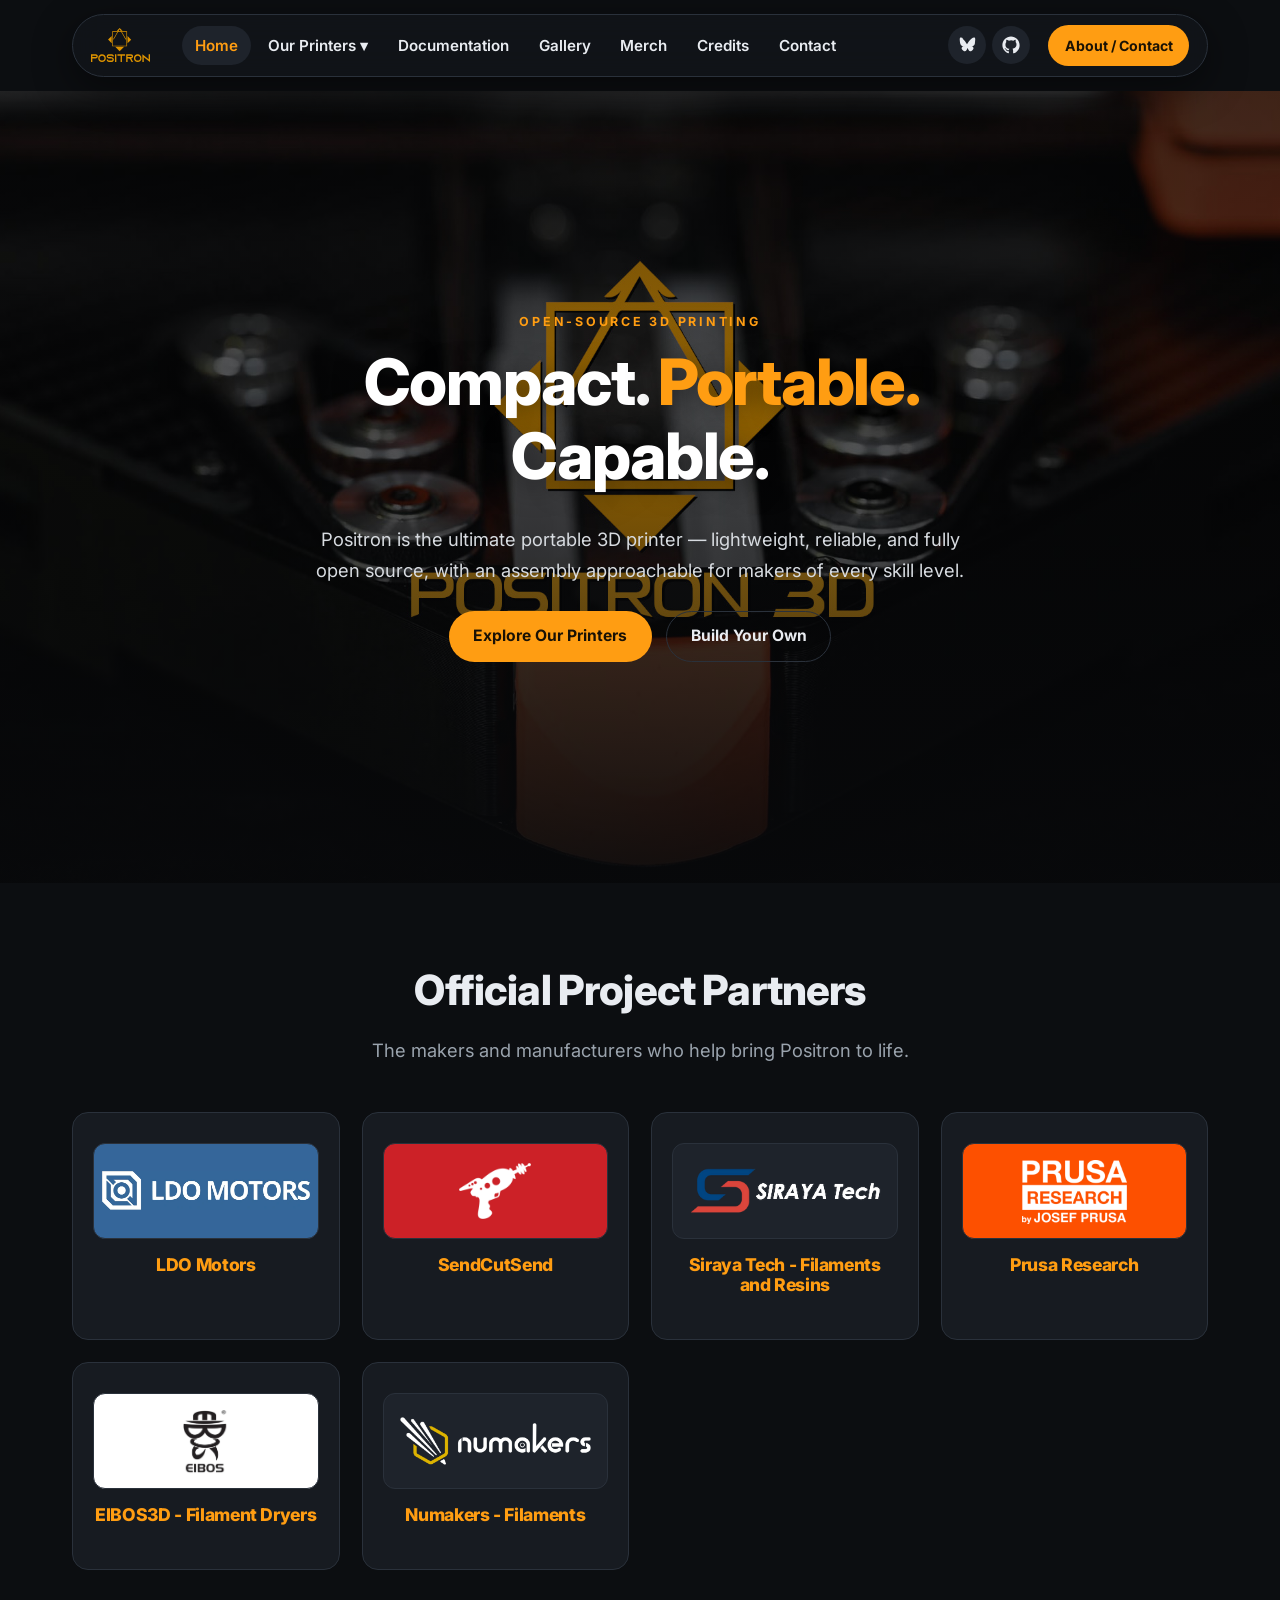
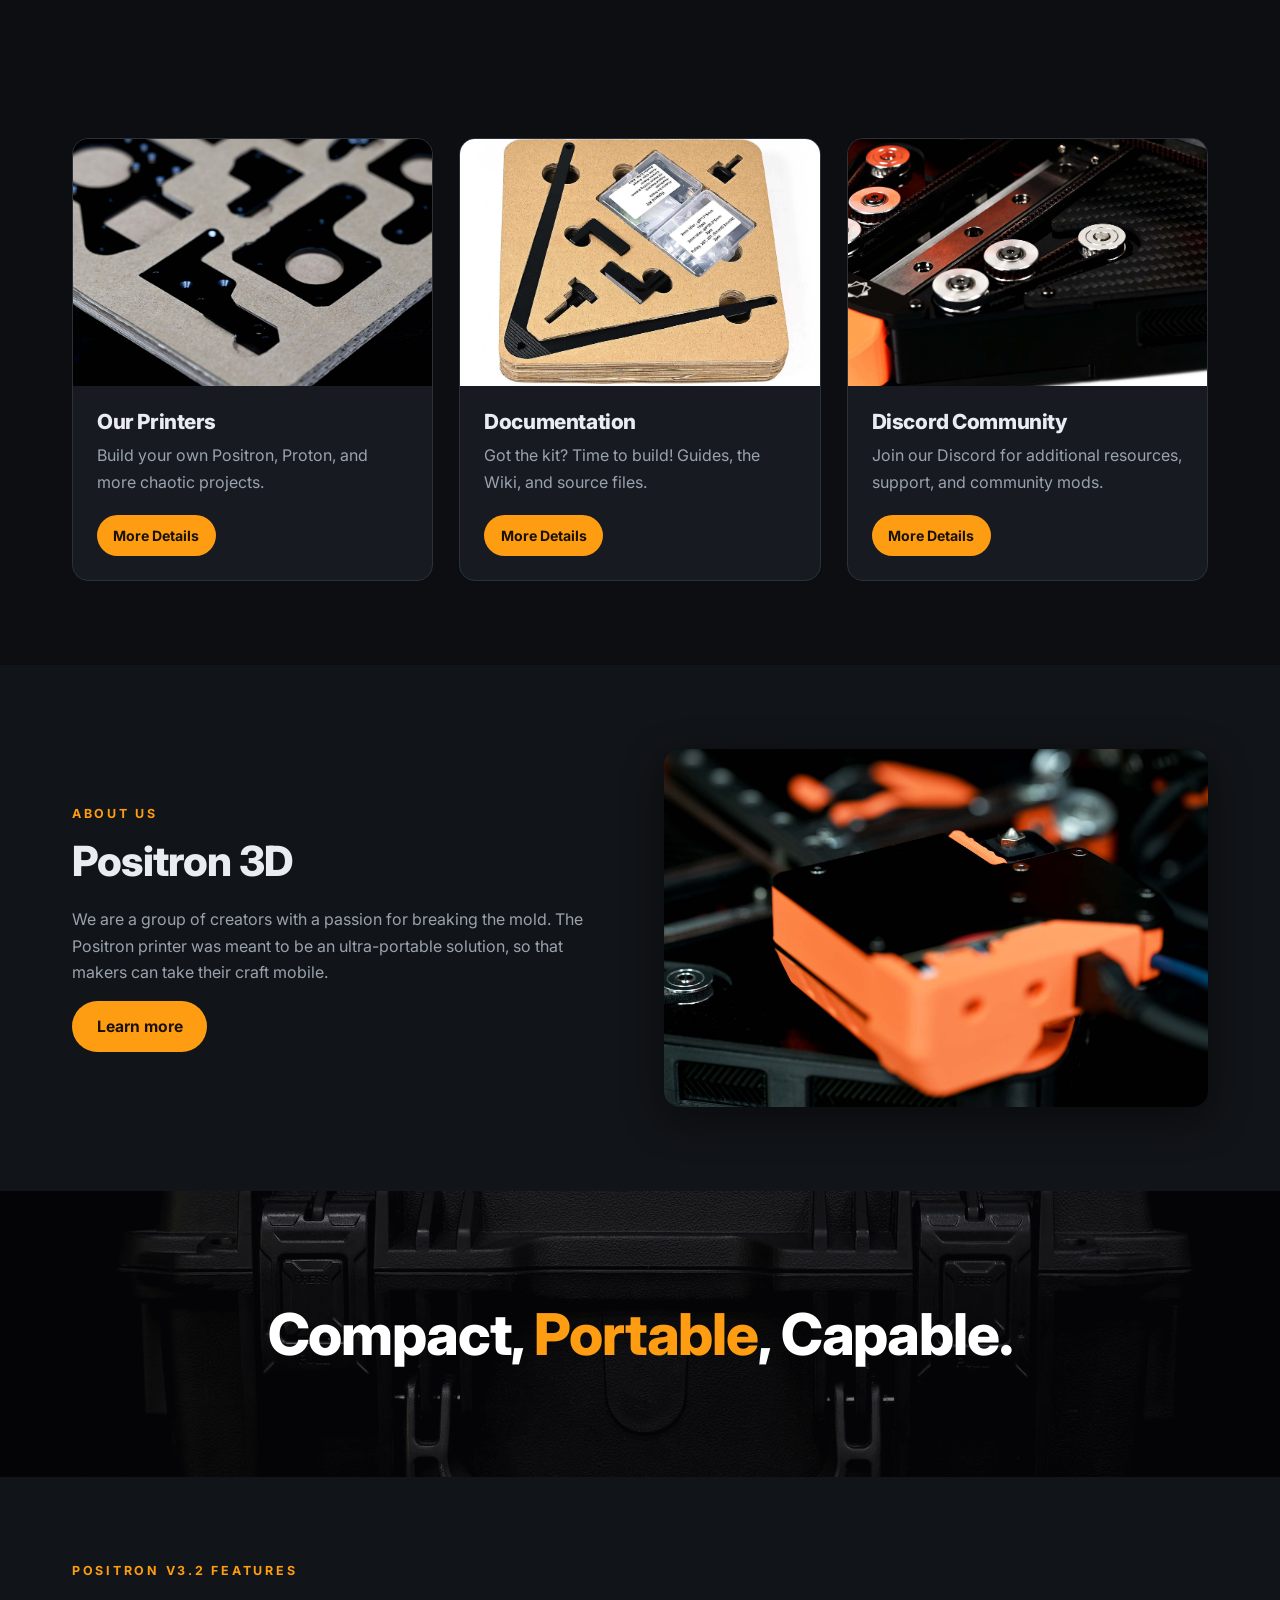
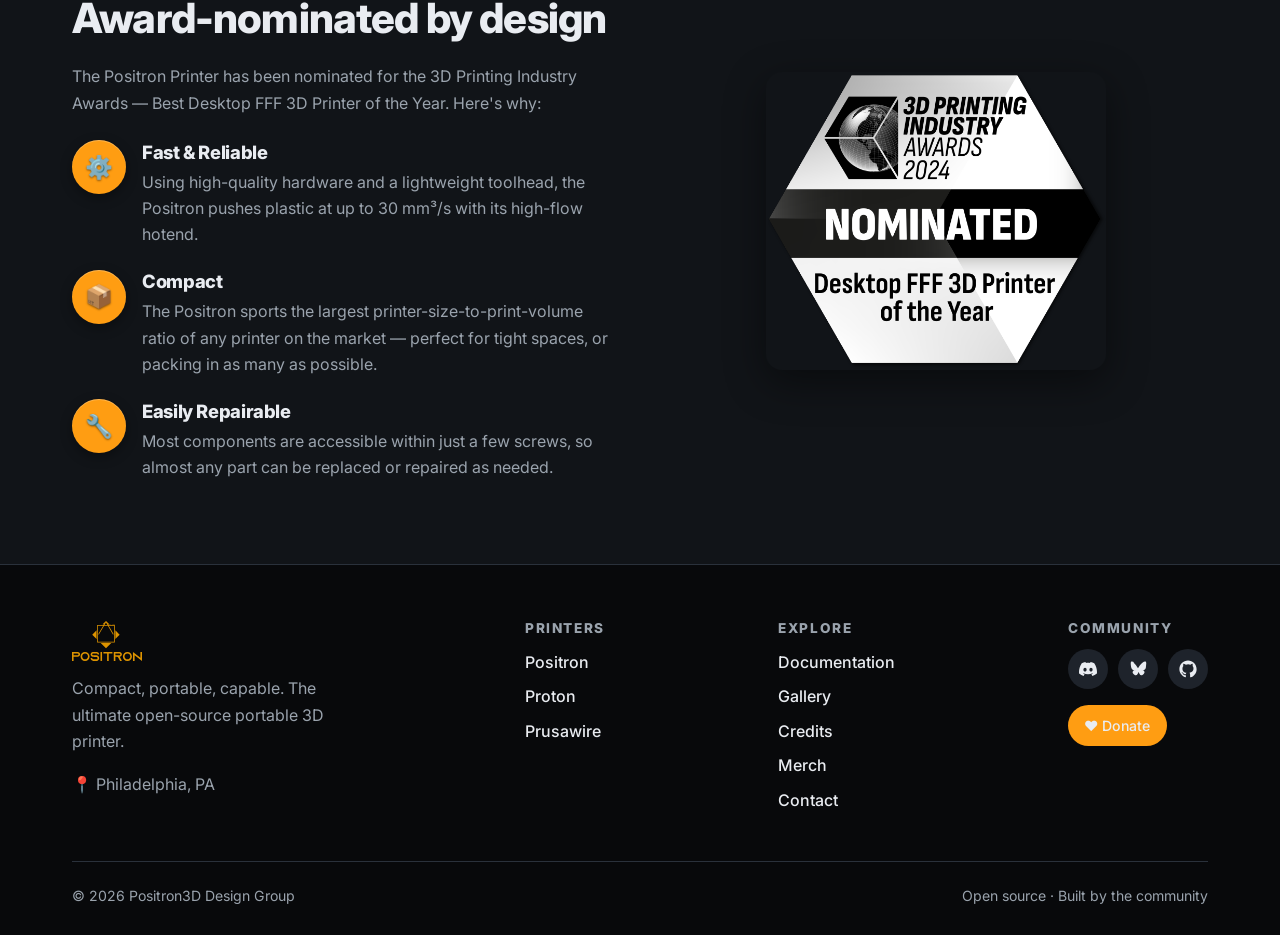
==== commit dc049c3a: "Put Prusa Research partner chip on Prusa Orange Use the official white Prusa Research logo from the " ====
--- a/index.html
+++ b/index.html
@@ -63,7 +63,7 @@
         <a class="logo-card" href="https://ldomotion.com" target="_blank" rel="noopener"><div class="logo-card__chip" style="--chip-bg:#35669a;padding:16px 8px"><img src="assets/img/partner-ldo.webp" alt="LDO Motors"></div><h3>LDO Motors</h3></a>
         <a class="logo-card" href="https://sendcutsend.com" target="_blank" rel="noopener"><div class="logo-card__chip" style="--chip-bg:#cc2127;padding:8px"><img src="assets/img/partner-sendcutsend.png" alt="SendCutSend"></div><h3>SendCutSend</h3></a>
         <a class="logo-card" href="https://siraya.tech/?sca_ref=10844692.cJs7XSw1FJ" target="_blank" rel="noopener"><div class="logo-card__chip"><img src="assets/img/partner-siraya.png" alt="Siraya Tech"></div><h3>Siraya Tech - Filaments and Resins</h3></a>
-        <a class="logo-card" href="https://www.prusa3d.com/#a_aid=nomad&a_bid=11110002" target="_blank" rel="noopener"><div class="logo-card__chip"><img src="assets/img/partner-prusa.png" alt="Prusa Research"></div><h3>Prusa Research</h3></a>
+        <a class="logo-card" href="https://www.prusa3d.com/#a_aid=nomad&a_bid=11110002" target="_blank" rel="noopener"><div class="logo-card__chip" style="--chip-bg:#fd5000"><img src="assets/img/partner-prusa.png" alt="Prusa Research"></div><h3>Prusa Research</h3></a>
         <a class="logo-card" href="https://shop.eibos3d.com/" target="_blank" rel="noopener"><div class="logo-card__chip" style="--chip-bg:#fff"><img src="assets/img/partner-eibos.webp" alt="Eibos 3D"></div><h3>EIBOS3D - Filament Dryers</h3></a>
         <a class="logo-card" href="https://numakers.com" target="_blank" rel="noopener"><div class="logo-card__chip"><img src="assets/img/partner-numakers.webp" alt="Numakers"></div><h3>Numakers - Filaments</h3></a>
       </div>
--- a/assets/css/style.css
+++ b/assets/css/style.css
@@ -193,6 +193,8 @@
    Styling rule for partner chips: every logo should look like it fills its chip.
    - Logo with its own solid background (LDO, SendCutSend, EIBOS): set that colour
      on the chip with style="--chip-bg:#hex" so the chip and logo read as one tile.
+   - Partner with a brand manual: use its approved logo/background pairing and
+     official assets (Prusa: white logo on Prusa Orange #fd5000, per brand manual 1.0).
    - Transparent logo: prep it to read on the dark default (var(--surface-2)),
      e.g. recolour black text to white (see partner-numakers.webp).
    - Trim empty padding from the image so the mark fills the chip; if it still
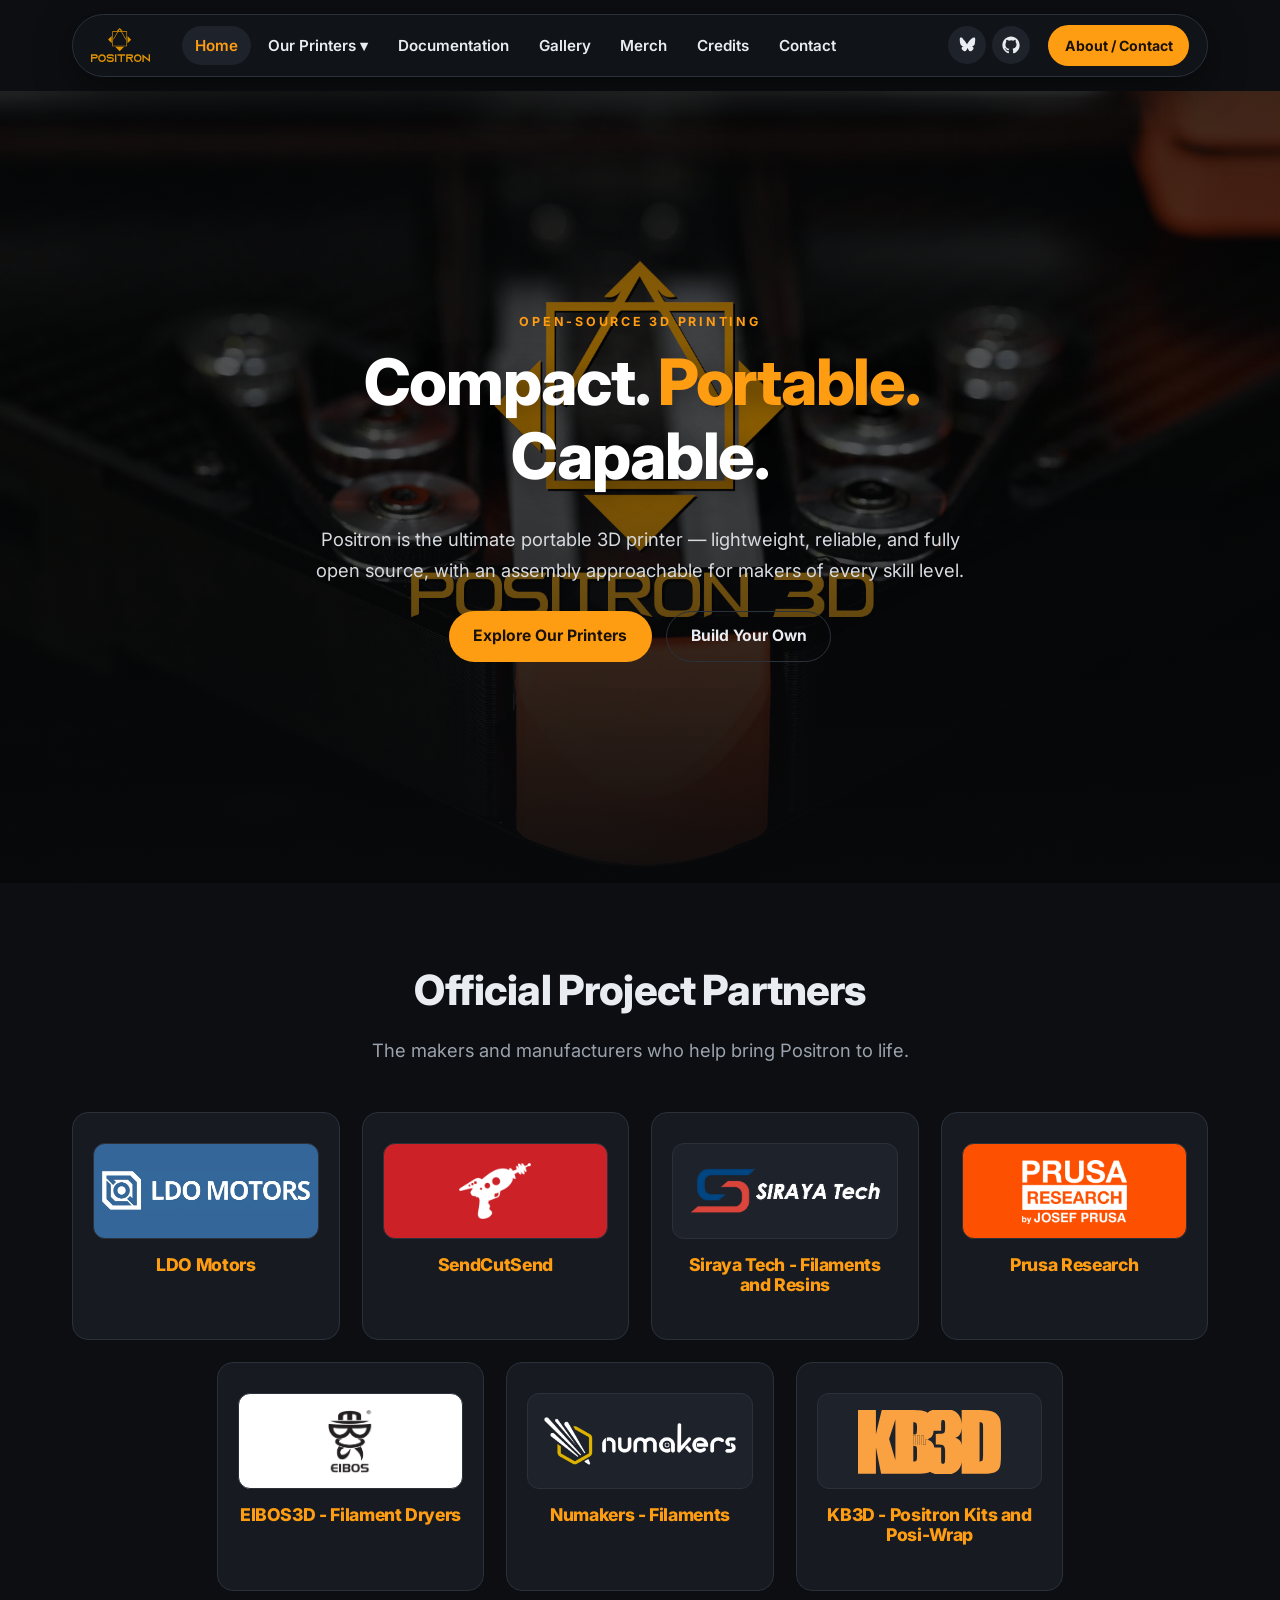
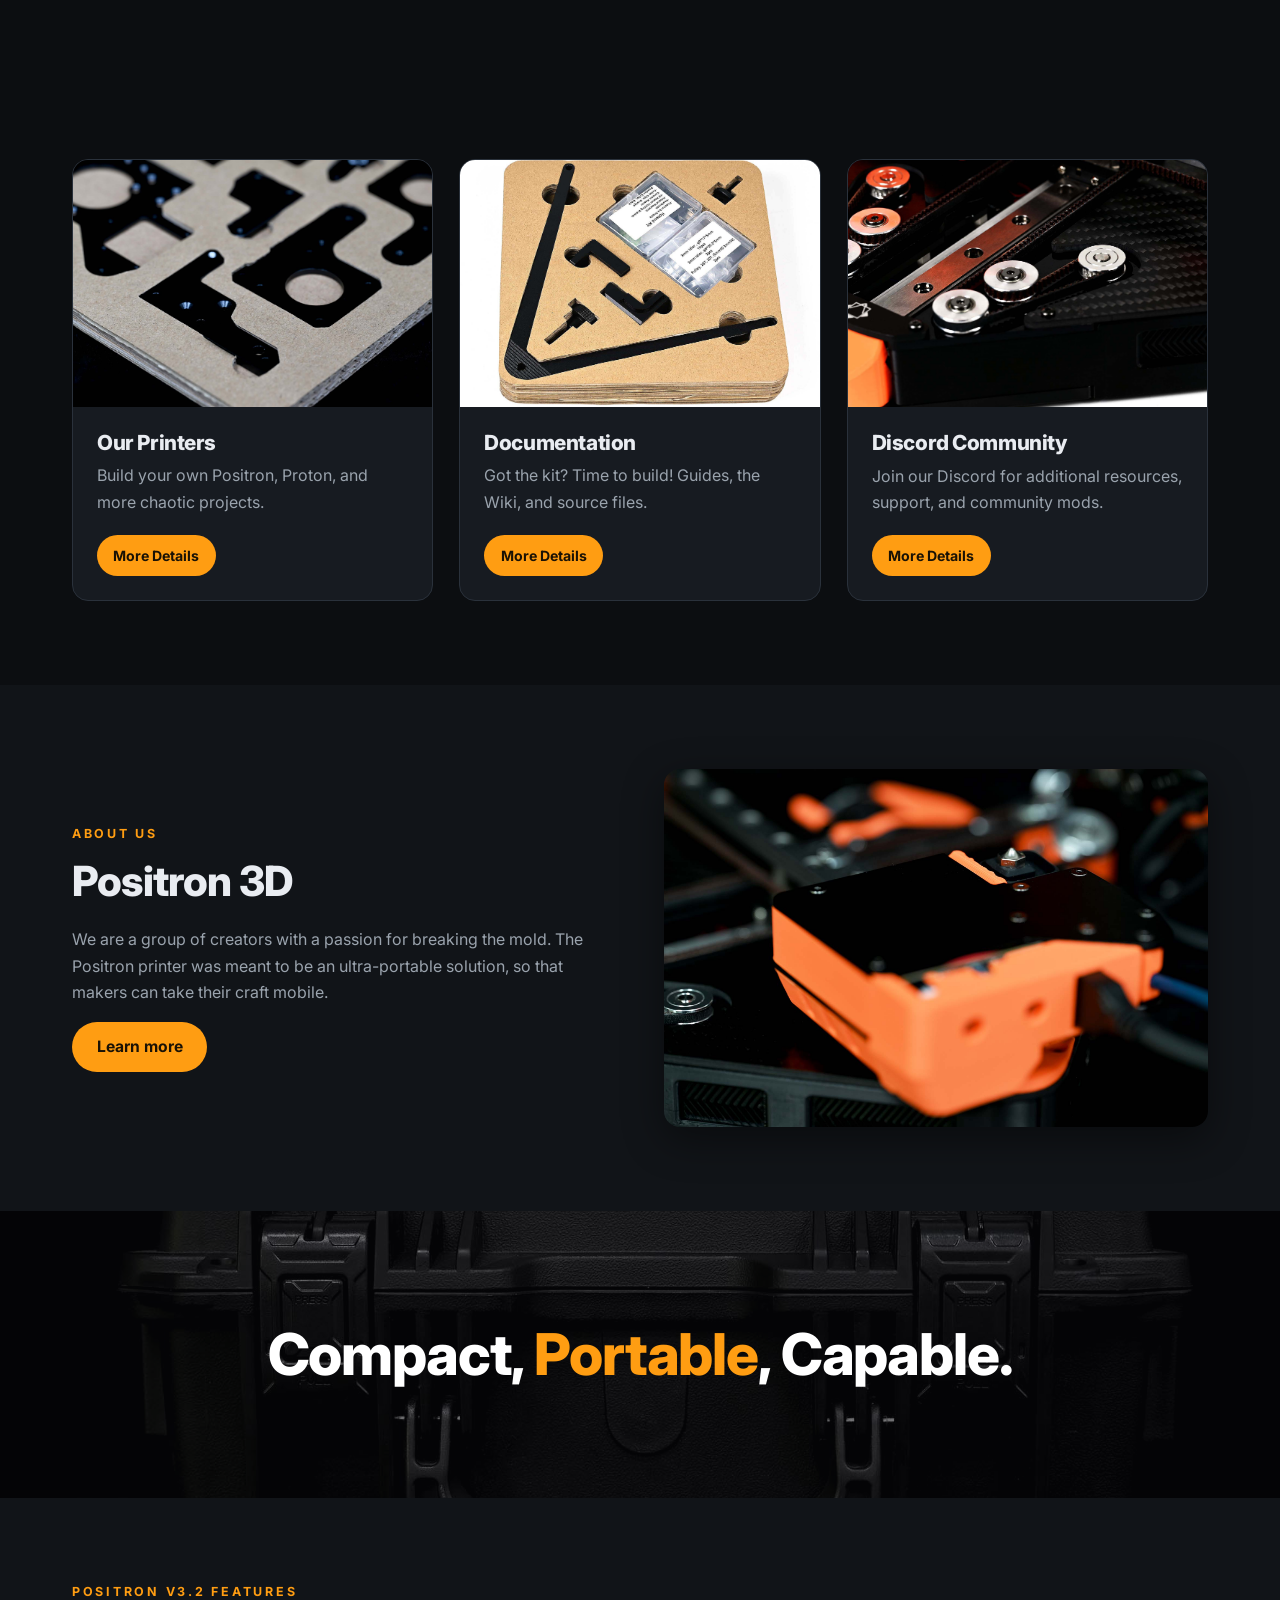
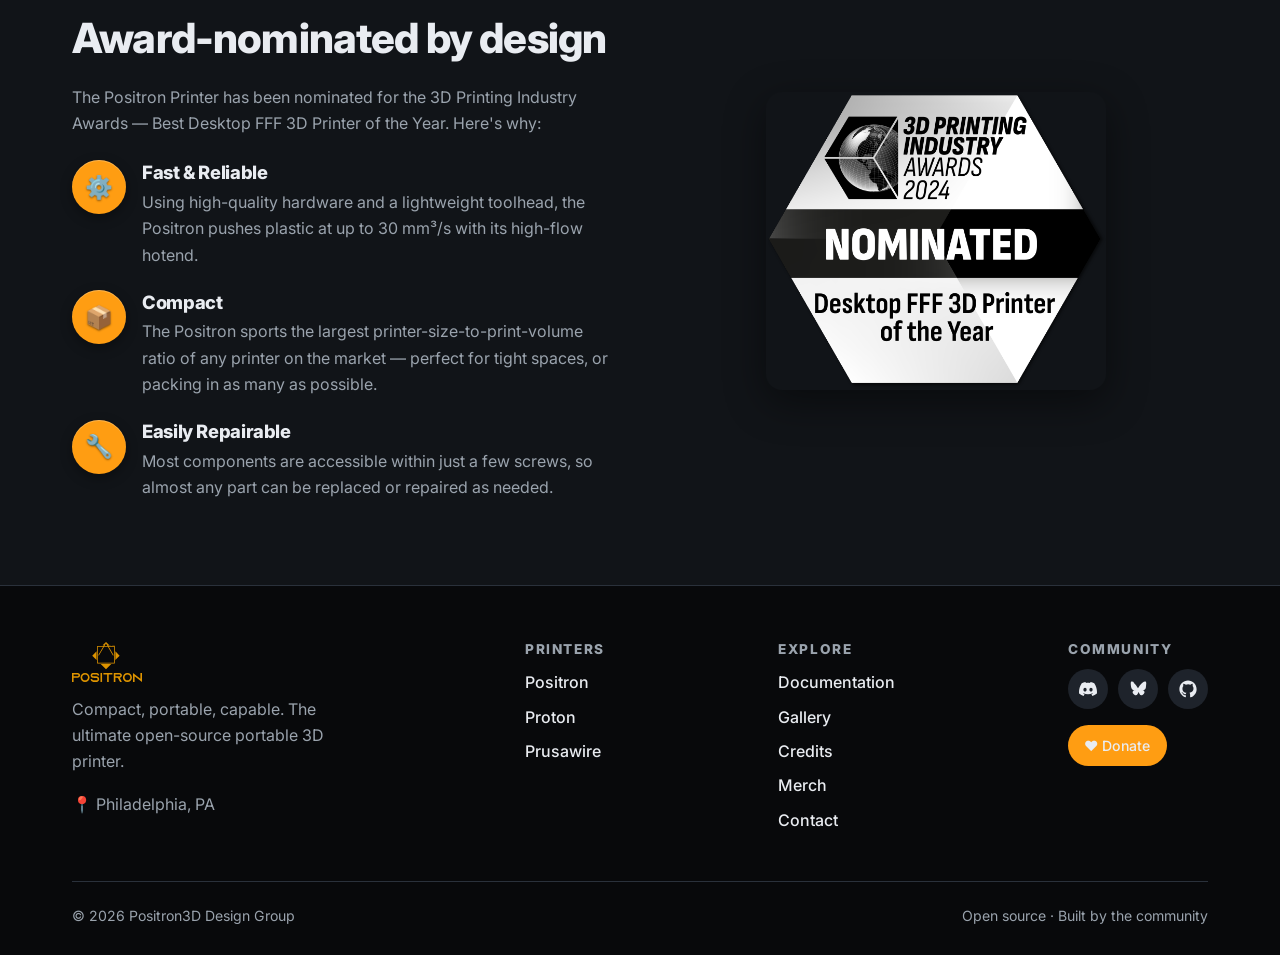
==== commit 3ecc78e2: "Add KB3D as a project partner; centre incomplete partner rows - KB3D card (affiliate link, KB3D's ow" ====
--- a/index.html
+++ b/index.html
@@ -66,6 +66,7 @@
         <a class="logo-card" href="https://www.prusa3d.com/#a_aid=nomad&a_bid=11110002" target="_blank" rel="noopener"><div class="logo-card__chip" style="--chip-bg:#fd5000"><img src="assets/img/partner-prusa.png" alt="Prusa Research"></div><h3>Prusa Research</h3></a>
         <a class="logo-card" href="https://shop.eibos3d.com/" target="_blank" rel="noopener"><div class="logo-card__chip" style="--chip-bg:#fff"><img src="assets/img/partner-eibos.webp" alt="Eibos 3D"></div><h3>EIBOS3D - Filament Dryers</h3></a>
         <a class="logo-card" href="https://numakers.com" target="_blank" rel="noopener"><div class="logo-card__chip"><img src="assets/img/partner-numakers.webp" alt="Numakers"></div><h3>Numakers - Filaments</h3></a>
+        <a class="logo-card" href="https://kb-3d.com/store/affiliatepage/2143-kb3d-x-nomad.html?affp=22155" target="_blank" rel="noopener"><div class="logo-card__chip"><img src="assets/img/partner-kb3d.svg" alt="KB3D"></div><h3>KB3D - Positron Kits and Posi-Wrap</h3></a>
       </div>
     </div>
   </section>
--- a/assets/css/style.css
+++ b/assets/css/style.css
@@ -199,7 +199,10 @@
      e.g. recolour black text to white (see partner-numakers.webp).
    - Trim empty padding from the image so the mark fills the chip; if it still
      looks small, shrink that chip's padding inline (e.g. padding:16px 8px). */
-.logos { display: grid; grid-template-columns: repeat(4, 1fr); gap: 22px; }
+/* Partner grid: wrapping flex row so an incomplete last row is centred under the full rows.
+   Card width comes from --cols (4 desktop, 2 tablet, 1 phone); cards in a row share one height. */
+.logos { --cols: 4; --gap: 22px; display: flex; flex-wrap: wrap; justify-content: center; gap: var(--gap); }
+.logos > .logo-card { flex: 0 1 calc((100% - (var(--cols) - 1) * var(--gap)) / var(--cols)); min-width: 0; }
 .logo-card {
   background: var(--surface); border: 1px solid var(--border); border-radius: var(--radius);
   padding: 30px 20px; text-align: center; transition: border-color .2s ease, transform .2s ease;
@@ -324,7 +327,7 @@
 /* ---------- Responsive ---------- */
 @media (max-width: 900px) {
   .grid--3, .grid--4 { grid-template-columns: repeat(2, 1fr); }
-  .logos { grid-template-columns: repeat(2, 1fr); }
+  .logos { --cols: 2; }
   .split { grid-template-columns: 1fr; gap: 28px; }
   .split--rev .split__text { order: 2; }
 
@@ -341,7 +344,13 @@
   .nav__cta .btn { padding: .55em 1.1em; }
 }
 @media (max-width: 560px) {
-  .grid--3, .grid--4, .logos, .form-grid { grid-template-columns: 1fr; }
+  .grid--3, .grid--4, .form-grid { grid-template-columns: 1fr; }
+  /* Phones: two compact cards per row (an odd last card centres); tighter chips so wordmarks stay legible. */
+  .logos { --cols: 2; --gap: 12px; }
+  .logo-card { padding: 14px 10px 16px; }
+  .logo-card__chip { height: 76px; padding: 10px 8px; margin-bottom: 10px; }
+  .logo-card img { max-height: 54px; }
+  .logo-card h3 { font-size: .92rem; line-height: 1.25; margin: 0; }
   .section { padding: 60px 0; }
   .hero { min-height: 80vh; }
   .nav__cta { display: none; }
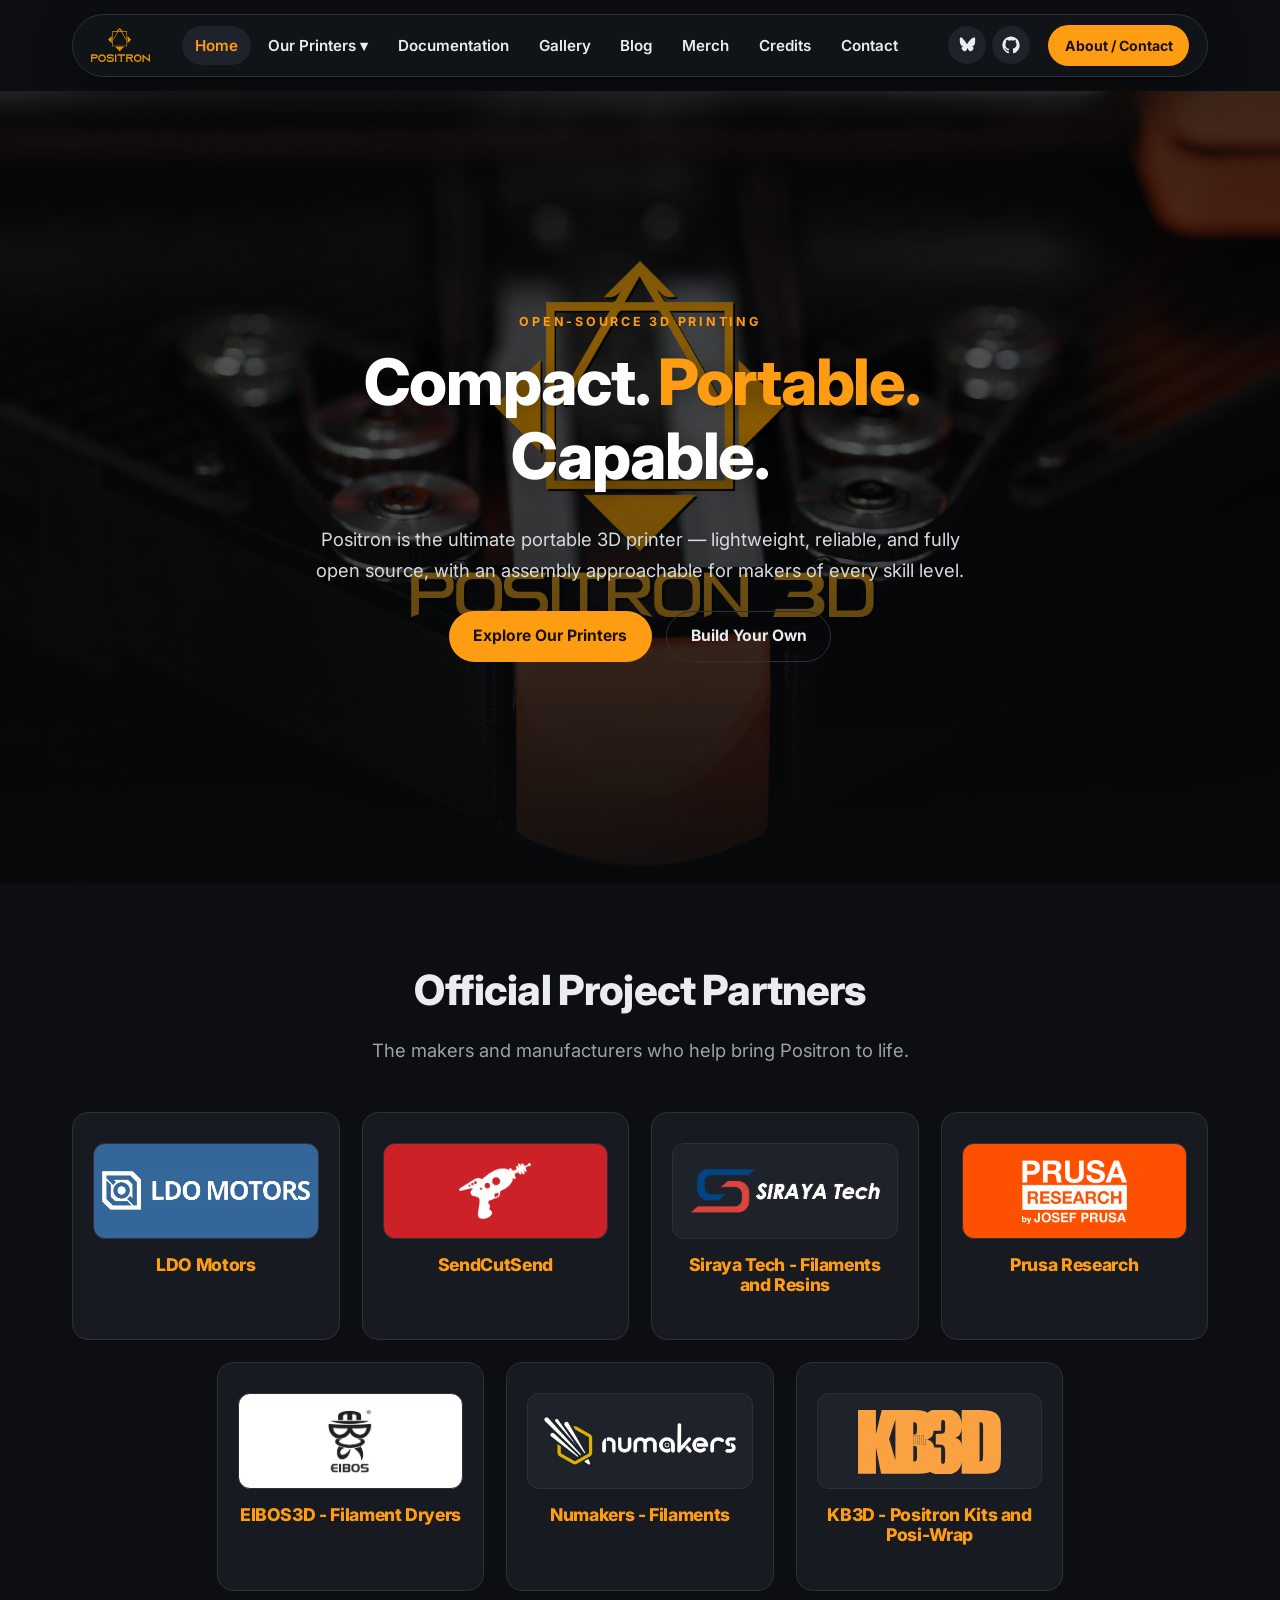
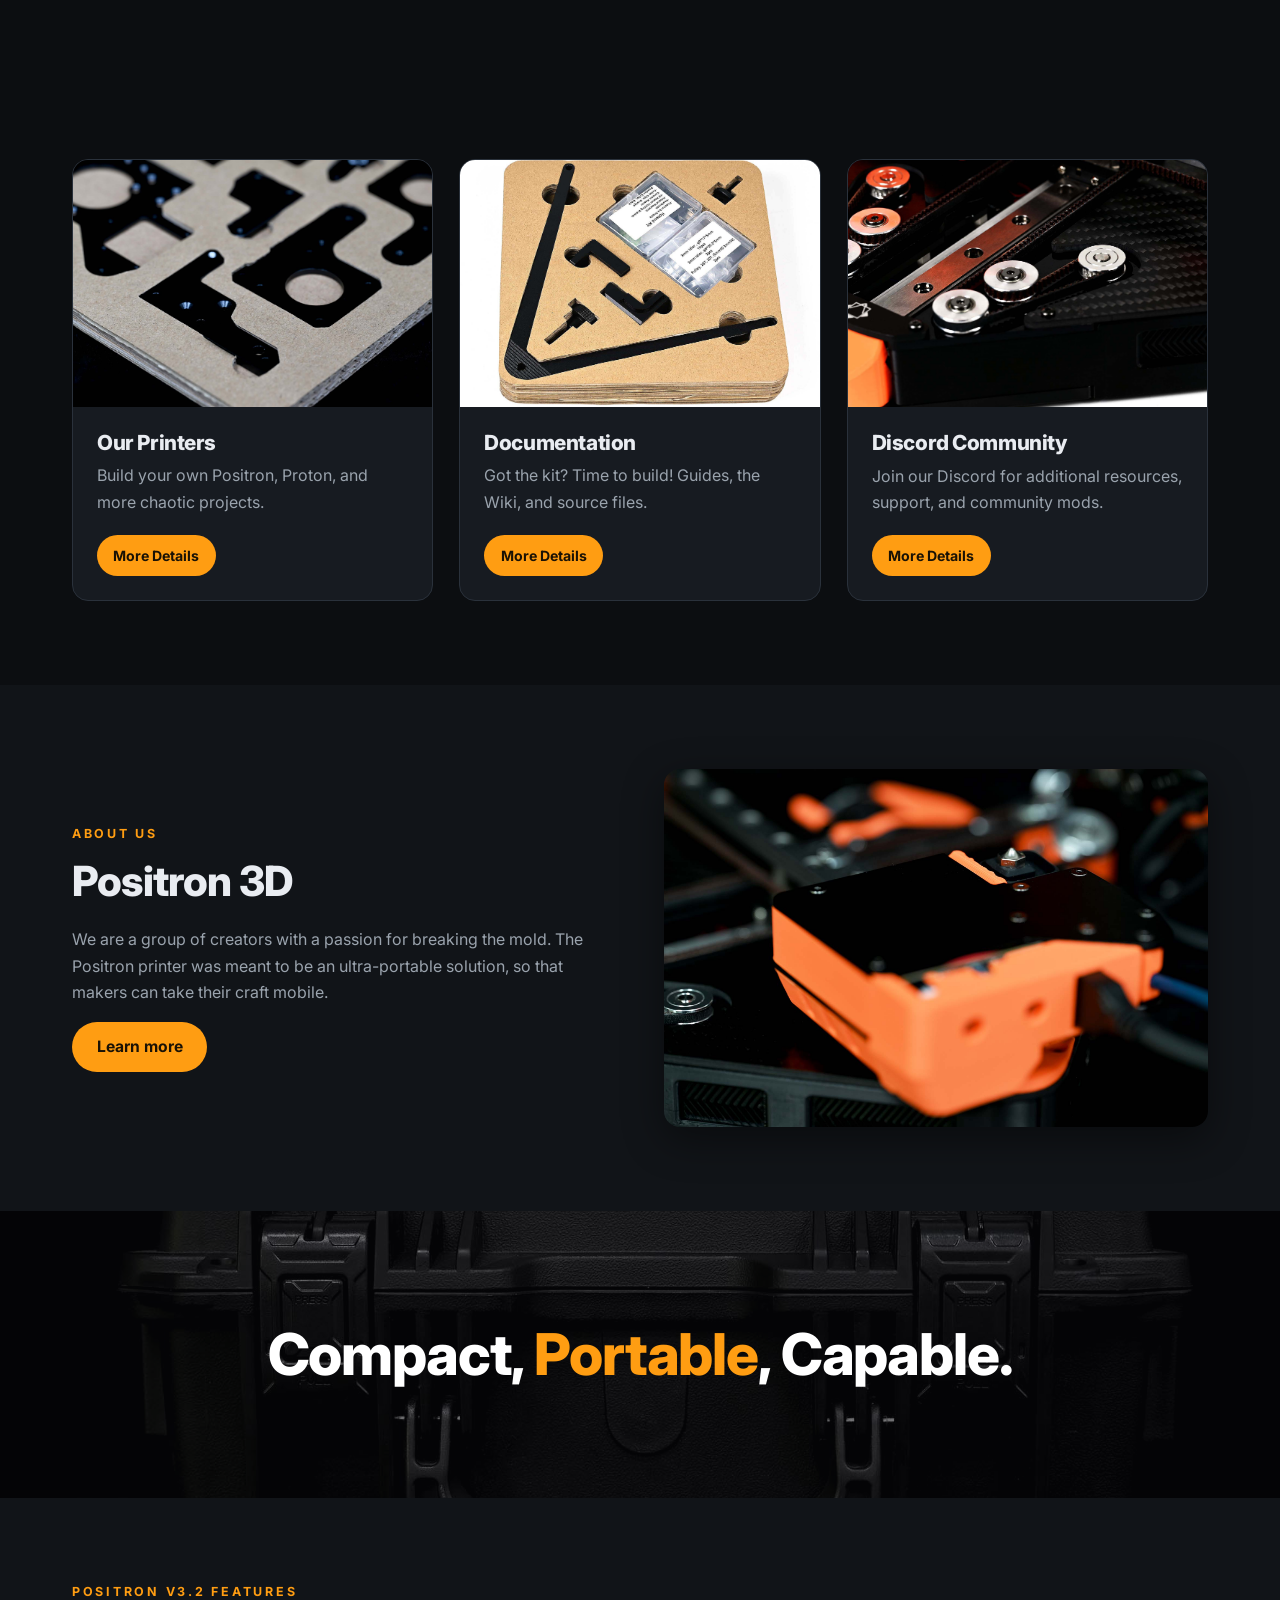
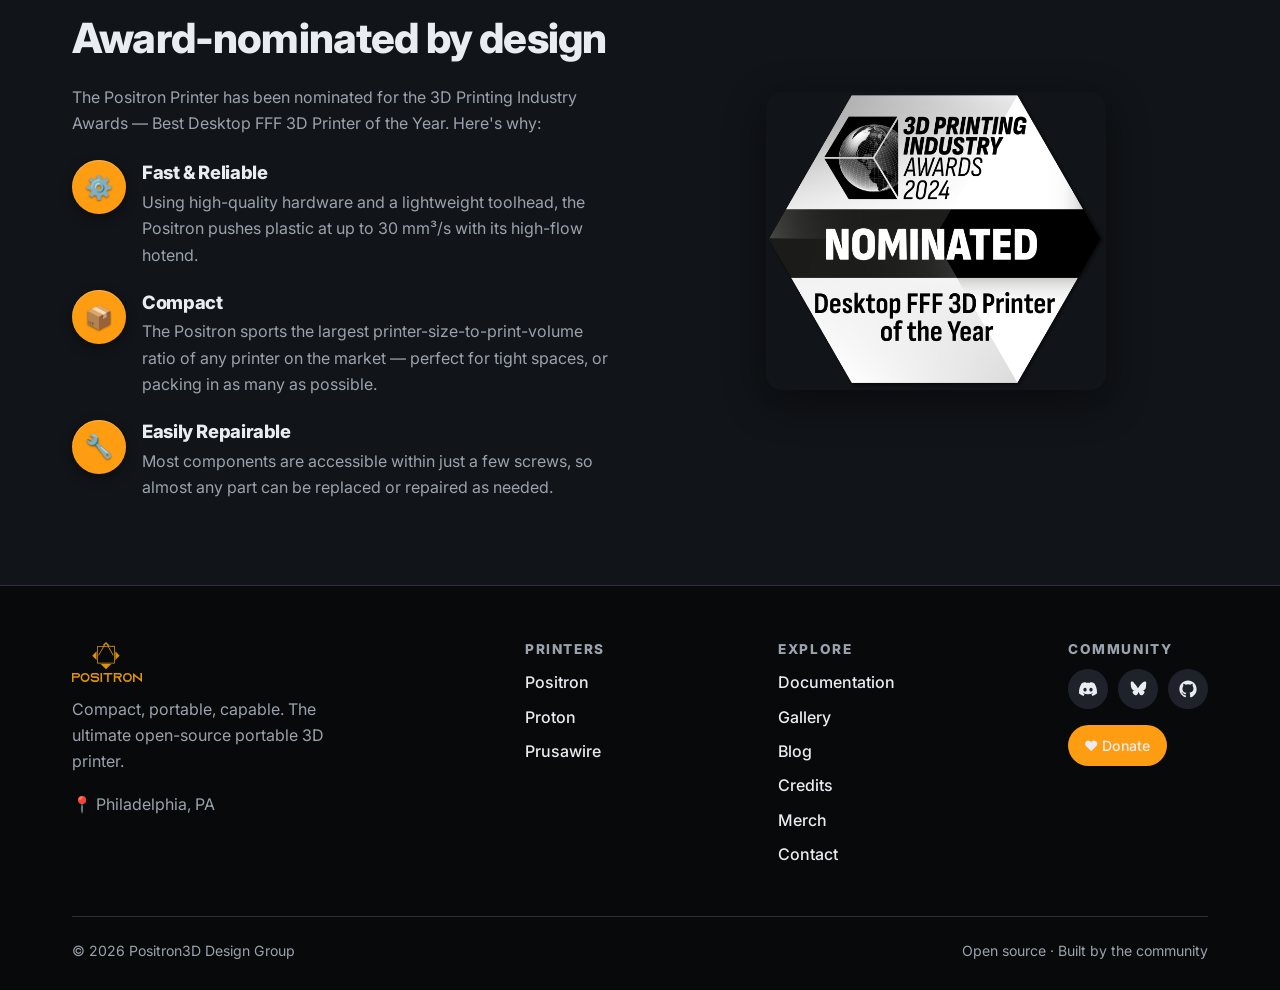
==== commit b33a6d61: "Perfect UI alignment: measured audit fixes across the editor and site Audited by measuring row centr" ====
--- a/index.html
+++ b/index.html
@@ -25,6 +25,7 @@
           <li class="nav__item dropdown"><a href="printers.html" aria-haspopup="true">Our Printers ▾</a><ul class="dropdown__menu"><li><a href="positron.html">Positron</a></li><li><a href="proton.html">Proton</a></li><li><a href="prusawire.html">Prusawire</a></li></ul></li>
           <li><a href="documentation.html">Documentation</a></li>
           <li><a href="gallery.html">Gallery</a></li>
+          <li><a href="blog.html">Blog</a></li>
           <li><a href="https://nomadsgalaxy-shop.fourthwall.com" target="_blank" rel="noopener">Merch</a></li>
           <li><a href="credits.html">Credits</a></li>
           <li><a href="contact.html">Contact</a></li>
@@ -123,7 +124,7 @@
             <div class="feature"><div class="feature__icon">🔧</div><div><h4>Easily Repairable</h4><p>Most components are accessible within just a few screws, so almost any part can be replaced or repaired as needed.</p></div></div>
           </div>
         </div>
-        <div class="split__media center"><img src="assets/img/award.webp" alt="3D Printing Industry Awards 2024 — Nominated, Desktop FFF" style="max-width:340px;margin:0 auto"></div>
+        <div class="split__media center"><img src="assets/img/award.webp" alt="3D Printing Industry Awards 2024 — Nominated, Desktop FFF" style="max-width:min(340px, 100%);margin:0 auto"></div>
       </div>
     </div>
   </section>
@@ -149,6 +150,7 @@
           <ul>
             <li><a href="documentation.html">Documentation</a></li>
             <li><a href="gallery.html">Gallery</a></li>
+            <li><a href="blog.html">Blog</a></li>
             <li><a href="credits.html">Credits</a></li>
             <li><a href="https://nomadsgalaxy-shop.fourthwall.com" target="_blank" rel="noopener">Merch</a></li>
             <li><a href="contact.html">Contact</a></li>
--- a/assets/css/style.css
+++ b/assets/css/style.css
@@ -73,6 +73,7 @@
 .btn--ghost { background: transparent; color: var(--text); border-color: var(--border); }
 .btn--ghost:hover { background: var(--surface-2); color: var(--text); border-color: var(--accent); }
 .btn--sm { padding: .55em 1.1em; font-size: .88rem; }
+.btn { line-height: inherit; } /* <button> doesn't inherit line-height by default; keep it the same height as <a class="btn"> */
 
 /* ---------- Header / nav ---------- */
 .site-header { position: sticky; top: 0; z-index: 50; padding: 14px 0; }
@@ -87,7 +88,7 @@
 .nav__brand { display: flex; align-items: center; flex-shrink: 0; }
 .nav__brand img { height: 34px; width: auto; }
 .nav__links { display: flex; align-items: center; gap: 4px; margin: 0 auto 0 14px; padding: 0; list-style: none; }
-.nav__links a {
+.nav__links a { white-space: nowrap;
   color: var(--text); font-weight: 600; font-size: .95rem;
   padding: .45em .85em; border-radius: 999px; display: inline-block;
 }
@@ -187,6 +188,7 @@
 
 /* split text + image */
 .split { display: grid; grid-template-columns: 1fr 1fr; gap: 48px; align-items: center; }
+.split > * { min-width: 0; } /* grid columns must not grow to fit wide content */
 .split img { border-radius: var(--radius); box-shadow: var(--shadow); }
 
 /* partners / logos
@@ -199,10 +201,11 @@
      e.g. recolour black text to white (see partner-numakers.webp).
    - Trim empty padding from the image so the mark fills the chip; if it still
      looks small, shrink that chip's padding inline (e.g. padding:16px 8px). */
-/* Partner grid: wrapping flex row so an incomplete last row is centred under the full rows.
-   Card width comes from --cols (4 desktop, 2 tablet, 1 phone); cards in a row share one height. */
-.logos { --cols: 4; --gap: 22px; display: flex; flex-wrap: wrap; justify-content: center; gap: var(--gap); }
-.logos > .logo-card { flex: 0 1 calc((100% - (var(--cols) - 1) * var(--gap)) / var(--cols)); min-width: 0; }
+/* Partner grid and blog list: wrapping flex row so an incomplete last row is centred under the full rows.
+   Card width comes from --cols (partners 4/2/2, blog 3/2/1 across desktop/tablet/phone); cards in a row share one height. */
+.logos, .post-list { --cols: 4; --gap: 22px; display: flex; flex-wrap: wrap; justify-content: center; gap: var(--gap); }
+.post-list { --cols: 3; --gap: 26px; }
+:is(.logos, .post-list) > * { flex: 0 1 calc((100% - (var(--cols) - 1) * var(--gap)) / var(--cols)); min-width: 0; }
 .logo-card {
   background: var(--surface); border: 1px solid var(--border); border-radius: var(--radius);
   padding: 30px 20px; text-align: center; transition: border-color .2s ease, transform .2s ease;
@@ -237,6 +240,167 @@
 
 .prose { max-width: 760px; }
 .prose h2 { margin-top: 1.6em; }
+
+/* ---- blog: Blog/*.md rendered by assets/py/blogmd.py (see Blog/_TEMPLATE.md for every feature) ---- */
+.post .prose { margin-inline: auto; }
+.post h1 { font-size: clamp(2rem, 5vw, 3rem); margin-bottom: .3em; }
+.post-meta { color: var(--muted); font-size: .95rem; margin: 0 0 .4rem; }
+.post-tags { display: flex; flex-wrap: wrap; gap: 6px; margin: 0 0 1.6rem; }
+.tag { font-size: .78rem; font-weight: 600; color: var(--muted); border: 1px solid var(--border); border-radius: 999px; padding: 2px 10px; }
+.tag--draft { color: var(--accent-ink); background: var(--accent); border-color: var(--accent); }
+.card .post-meta, .card .post-tags { margin: 0; font-size: .85rem; }
+.card__body h3 a { color: var(--text); }
+.post-cover { width: 100%; border-radius: var(--radius); margin: 0 0 2rem; }
+.post-body { color: var(--muted); line-height: 1.75; }
+.post-body::after { content: ""; display: block; clear: both; }
+.post-body p, .post-body li, .post-body dd, .post-body td { color: var(--muted); }
+.post-body h2, .post-body h3, .post-body h4 { color: var(--text); clear: both; scroll-margin-top: 96px; }
+.post-body h3 { margin-top: 1.4em; }
+.post-body a { text-decoration: underline; text-underline-offset: 2px; }
+.post-body .headerlink { opacity: 0; margin-left: .3em; text-decoration: none; }
+.post-body :is(h2, h3, h4):hover .headerlink { opacity: 1; }
+.post-body img { border-radius: 12px; height: auto; }
+/* Text wrap: ![alt](img){.left|.right width=320} */
+.post-body img.right, .post-body figure.right { float: right; margin: .3em 0 1em 1.6em; max-width: 50%; }
+.post-body img.left, .post-body figure.left { float: left; margin: .3em 1.6em 1em 0; max-width: 50%; }
+.post-body .center { display: block; margin: 1.5em auto; text-align: center; }
+.post-body img.full { display: block; width: 100%; margin: 1.5em 0; }
+.post-body img.wide { display: block; width: min(1100px, 100vw - 44px); max-width: none; margin: 1.5em 0 1.5em 50%; transform: translateX(-50%); }
+.post-body figure { margin: 1.5em 0; }
+.post-body figure img { display: block; margin: 0 auto; }
+.post-body figcaption { font-size: .88rem; color: var(--muted); text-align: center; margin-top: .6em; font-style: italic; }
+.post-body blockquote { margin: 1.5em 0; padding: .4em 1.2em; border-left: 3px solid var(--accent); background: var(--surface); border-radius: 0 12px 12px 0; }
+.post-body hr { border: 0; border-top: 1px solid var(--border); margin: 2.5em 0; clear: both; }
+.post-body code { font-family: ui-monospace, SFMono-Regular, Menlo, Consolas, "Liberation Mono", monospace; font-size: .9em; background: var(--surface-2); border-radius: 6px; padding: .1em .35em; color: var(--text); }
+.post-body pre { background: var(--surface); border: 1px solid var(--border); border-radius: 12px; padding: 16px 18px; overflow-x: auto; line-height: 1.5; }
+.post-body pre code { background: none; padding: 0; }
+.post-body table { width: 100%; border-collapse: collapse; margin: 1.5em 0; display: block; overflow-x: auto; }
+.post-body th, .post-body td { border-bottom: 1px solid var(--border); padding: 8px 12px; text-align: left; }
+.post-body th { color: var(--text); }
+.post-body mark { background: var(--accent); color: var(--accent-ink); border-radius: 3px; padding: 0 .2em; }
+.post-body ins { color: var(--text); }
+.post-body kbd { font-family: inherit; font-size: .85em; border: 1px solid var(--border); border-bottom-width: 2px; border-radius: 6px; padding: .05em .4em; color: var(--text); background: var(--surface); }
+.post-body .keys { white-space: nowrap; }
+.post-body dt { color: var(--text); font-weight: 700; }
+.post-body dd { margin: 0 0 1em 1.4em; }
+.post-body .toc { background: var(--surface); border: 1px solid var(--border); border-radius: 12px; padding: 14px 20px; margin: 0 0 2em; }
+.post-body .toc ul { margin: 0; padding-left: 1.2em; }
+.post-body .toc > ul { padding-left: 1em; }
+.post-body .footnote { font-size: .9rem; margin-top: 3em; }
+.post-body .task-list-item { list-style: none; margin-left: -1.4em; }
+.post-body .task-list-control input { position: absolute; opacity: 0; }
+.post-body .task-list-indicator { display: inline-block; width: 1em; height: 1em; border: 2px solid var(--border); border-radius: 4px; margin-right: .5em; vertical-align: -.15em; }
+.post-body input:checked + .task-list-indicator { background: var(--accent); border-color: var(--accent); }
+/* Callouts: !!! note|tip|info|success|warning|danger, and ??? collapsible */
+.post-body :is(.admonition, details) { background: var(--surface); border: 1px solid var(--border); border-left: 3px solid var(--accent); border-radius: 12px; padding: 12px 18px; margin: 1.5em 0; }
+.post-body :is(.admonition-title, summary) { color: var(--text); font-weight: 700; margin: 0 0 .4em; }
+.post-body summary { cursor: pointer; margin: 0; }
+.post-body details[open] summary { margin-bottom: .4em; }
+.post-body :is(.admonition, details) > :last-child { margin-bottom: 0; }
+.post-body :is(.tip, .success) { border-left-color: #3fb950; }
+.post-body :is(.warning) { border-left-color: #d29922; }
+.post-body :is(.danger, .error) { border-left-color: #ef4444; }
+/* Tabs: === "Name" */
+.post-body .tabbed-set { display: flex; flex-wrap: wrap; margin: 1.5em 0; border: 1px solid var(--border); border-radius: 12px; overflow: hidden; }
+.post-body .tabbed-set > input { position: absolute; opacity: 0; }
+.post-body .tabbed-labels { display: flex; width: 100%; background: var(--surface); border-bottom: 1px solid var(--border); }
+.post-body .tabbed-labels label { padding: 8px 16px; cursor: pointer; font-weight: 600; font-size: .9rem; color: var(--muted); }
+.post-body .tabbed-content { width: 100%; }
+.post-body .tabbed-block { display: none; padding: 0 16px; }
+.post-body .tabbed-block pre { border: 0; padding-inline: 0; background: none; }
+.post-body .tabbed-set > input:nth-child(1):checked ~ .tabbed-labels > :nth-child(1),
+.post-body .tabbed-set > input:nth-child(2):checked ~ .tabbed-labels > :nth-child(2),
+.post-body .tabbed-set > input:nth-child(3):checked ~ .tabbed-labels > :nth-child(3),
+.post-body .tabbed-set > input:nth-child(4):checked ~ .tabbed-labels > :nth-child(4),
+.post-body .tabbed-set > input:nth-child(5):checked ~ .tabbed-labels > :nth-child(5),
+.post-body .tabbed-set > input:nth-child(6):checked ~ .tabbed-labels > :nth-child(6) { color: var(--accent); box-shadow: inset 0 -2px var(--accent); }
+.post-body .tabbed-set > input:nth-child(1):checked ~ .tabbed-content > :nth-child(1),
+.post-body .tabbed-set > input:nth-child(2):checked ~ .tabbed-content > :nth-child(2),
+.post-body .tabbed-set > input:nth-child(3):checked ~ .tabbed-content > :nth-child(3),
+.post-body .tabbed-set > input:nth-child(4):checked ~ .tabbed-content > :nth-child(4),
+.post-body .tabbed-set > input:nth-child(5):checked ~ .tabbed-content > :nth-child(5),
+.post-body .tabbed-set > input:nth-child(6):checked ~ .tabbed-content > :nth-child(6) { display: block; }
+/* Blog editor (blog-editor.html): WYSIWYG page + Markdown source mode */
+.editor h1 { margin-bottom: .2em; }
+.editor .lead { margin-left: 0; max-width: none; }
+.editor__actions { display: flex; flex-wrap: wrap; align-items: center; gap: 10px; margin: 20px 0; }
+.editor__actions label, .editor__images label.btn { cursor: pointer; }
+.editor__file { font-family: ui-monospace, SFMono-Regular, Menlo, Consolas, monospace; font-size: .85rem; color: var(--muted); }
+.editor__status { flex-basis: 100%; font-size: .85rem; color: var(--muted); }
+.editor__status.is-error { color: #ef4444; }
+.editor__fields { display: grid; grid-template-columns: repeat(4, minmax(0, 1fr)); gap: 10px 14px; margin-bottom: 18px; }
+.editor__fields label, .editor__images label:not(.btn) { display: flex; flex-direction: column; gap: 4px; font-size: .8rem; font-weight: 600; color: var(--muted); }
+.editor__fields .editor__wide { grid-column: span 2; }
+.editor__fields .editor__check { flex-direction: row; align-items: center; gap: 8px; align-self: end; height: 44px; } /* centred on the input beside it */
+.editor__fields input:not([type=checkbox]) { width: 100%; min-width: 0; height: 44px; } /* date inputs render taller without it */
+.editor input:not([type=checkbox]), .editor select, .editor textarea { font: inherit; font-size: .92rem; color: var(--text); background: var(--surface); border: 1px solid var(--border); border-radius: 12px; padding: 9px 12px; }
+.editor :is(input, select, textarea):focus { outline: none; border-color: var(--accent); }
+.editor__bar { position: sticky; top: 84px; z-index: 5; display: flex; flex-wrap: wrap; gap: 10px 16px; align-items: center; padding: 10px 12px; background: var(--surface); border: 1px solid var(--border); border-radius: var(--radius) var(--radius) 0 0; }
+.editor__modes { display: inline-flex; border: 1px solid var(--border); border-radius: 999px; overflow: hidden; }
+.editor__modes button { font: inherit; font-size: .82rem; font-weight: 700; line-height: 1; height: 32px; color: var(--muted); background: none; border: 0; padding: 0 14px; cursor: pointer; }
+.editor__modes button[aria-pressed="true"] { background: var(--accent); color: var(--accent-ink); }
+.editor__toolbar { display: flex; flex-wrap: wrap; gap: 8px 18px; }
+.editor__group { position: relative; display: inline-flex; flex-wrap: wrap; gap: 4px; }
+/* Dividers live in the gap and never affect layout, so blog-editor.js can hide them at row starts
+   (is-row-start) without re-wrapping the toolbar. */
+.editor__group:not(.is-row-start)::before { content: ""; position: absolute; left: -9px; top: 7px; bottom: 7px; width: 1px; background: var(--border); }
+.editor__group button { display: inline-grid; place-items: center; width: 34px; height: 34px; color: var(--muted); background: transparent; border: 1px solid transparent; border-radius: 8px; cursor: pointer; transition: color .15s, background .15s, border-color .15s; }
+.editor__group button:hover { color: var(--text); background: var(--surface-2); }
+.editor__group button:focus-visible { outline: 2px solid var(--accent); outline-offset: 1px; }
+.editor__group button[aria-pressed="true"] { color: var(--accent); background: var(--surface-2); border-color: var(--border); }
+.editor__images { display: flex; flex-wrap: wrap; align-items: center; gap: 10px; width: 100%; }
+.editor__images label:not(.btn) { flex-direction: row; align-items: center; gap: 6px; }
+.editor__images select, .editor__images input { height: 34px; padding: 0 8px; } /* same height as toolbar buttons and the mode switch */
+.editor__images em { font-size: .8rem; color: var(--accent); }
+.editor__hint { font-size: .8rem; color: var(--muted); }
+.editor__tip { margin-left: auto; }
+.editor kbd { font-family: inherit; font-size: .75rem; border: 1px solid var(--border); border-bottom-width: 2px; border-radius: 5px; padding: 0 .35em; color: var(--text); background: var(--surface-2); }
+.editor__page { position: relative; }
+.editor [hidden] { display: none !important; } /* .btn and flex rules would otherwise override [hidden] */
+.editor__visual.is-dropping { outline: 2px dashed var(--accent); outline-offset: 8px; border-radius: 4px; }
+/* "/" block menu and link popover */
+.editor__menu, .editor__linkbox { position: absolute; z-index: 20; background: var(--surface); border: 1px solid var(--border); border-radius: 12px; box-shadow: var(--shadow); }
+.editor__menu { width: 320px; max-height: 340px; overflow-y: auto; padding: 6px; }
+.editor__menu button { display: flex; align-items: center; gap: 12px; width: 100%; text-align: left; font: inherit; color: var(--text); background: none; border: 0; border-radius: 8px; padding: 8px 10px; cursor: pointer; }
+.editor__menu button svg { flex: none; color: var(--accent); }
+.editor__menu button[aria-selected="true"], .editor__menu button:hover { background: var(--surface-2); }
+.editor__menu b { display: block; font-size: .9rem; font-weight: 600; }
+.editor__menu small { display: block; font-size: .78rem; color: var(--muted); }
+.editor__visual ::selection { background: rgba(255, 157, 18, .32); color: inherit; } /* amber-tinted selection, not browser blue */
+/* Floating selection toolbar */
+.editor__bubble { position: absolute; z-index: 25; display: flex; align-items: center; gap: 2px; padding: 4px; background: var(--surface); border: 1px solid var(--border); border-radius: 12px; box-shadow: var(--shadow); }
+.editor__bubble::after { content: ""; position: absolute; left: calc(50% - 6px); bottom: -7px; width: 12px; height: 12px; background: var(--surface); border-right: 1px solid var(--border); border-bottom: 1px solid var(--border); transform: rotate(45deg); }
+.editor__bubble.is-below::after { bottom: auto; top: -7px; transform: rotate(225deg); }
+.editor__bubble button { display: inline-grid; place-items: center; width: 32px; height: 32px; color: var(--muted); background: none; border: 0; border-radius: 8px; cursor: pointer; }
+.editor__bubble button:hover { color: var(--text); background: var(--surface-2); }
+.editor__bubble button[aria-pressed="true"] { color: var(--accent); background: var(--surface-2); }
+.editor__bubble button:focus-visible { outline: 2px solid var(--accent); outline-offset: 1px; }
+.editor__bubble-sep { width: 1px; height: 20px; margin: 0 4px; background: var(--border); }
+.editor__linkbox { display: flex; gap: 6px; align-items: center; padding: 8px; width: min(420px, calc(100% - 16px)); }
+.editor__linkbox input { flex: 1; min-width: 0; padding: 6px 10px !important; }
+.editor__page { background: var(--bg); border: 1px solid var(--border); border-top: 0; border-radius: 0 0 var(--radius) var(--radius); padding: 40px 22px 60px; }
+.editor__page .prose { margin-inline: auto; }
+.editor__head { pointer-events: none; }
+.editor__visual { min-height: 50vh; outline: none; }
+.editor__visual:empty::before { content: "Start writing…"; color: var(--muted); }
+.editor__visual img { cursor: pointer; }
+.editor__visual img.is-selected { outline: 3px solid var(--accent); outline-offset: 3px; }
+.editor__loading { color: var(--muted); }
+.editor__source { display: block; width: 100%; min-height: 70vh; resize: vertical; border-radius: 0 0 var(--radius) var(--radius) !important; font-family: ui-monospace, SFMono-Regular, Menlo, Consolas, monospace !important; font-size: .88rem !important; line-height: 1.6; }
+.editor__source[hidden] { display: none; }
+.editor__note { font-size: .85rem; margin: 10px 0 0; }
+@media (max-width: 900px) { .editor__fields { grid-template-columns: repeat(2, minmax(0, 1fr)); } .editor__bar { top: 74px; } }
+@media (max-width: 560px) {
+  .editor__actions { display: grid; grid-template-columns: 1fr 1fr; }
+  .editor__actions .btn { justify-content: center; }
+  .editor__actions .editor__file, .editor__actions .editor__status { grid-column: 1 / -1; }
+  .editor__images .editor__hint { flex-basis: 100%; }
+  .editor__images label:not(.btn) { flex: 1 1 100%; display: grid; grid-template-columns: 76px minmax(0, 1fr); } /* selects share one start edge */
+  .editor__images select { width: 100%; }
+}
+@media (max-width: 560px) { .editor__tip { display: none; } .editor__menu { width: calc(100% - 16px); } .editor__fields { grid-template-columns: minmax(0, 1fr); } .editor__fields .editor__wide { grid-column: auto; } .editor__page { padding: 22px 14px 40px; } .editor__bar { position: static; } }
+.post-body .video { position: relative; aspect-ratio: 16 / 9; margin: 1.5em 0; clear: both; }
+.post-body .video iframe { position: absolute; inset: 0; width: 100%; height: 100%; border: 0; border-radius: 12px; }
 .thanks-block { background: var(--surface); border: 1px solid var(--border); border-left: 3px solid var(--accent); border-radius: 12px; padding: 22px 26px; margin-bottom: 22px; }
 .thanks-block h3 { color: var(--text); margin-bottom: .4rem; }
 .thanks-block p:last-child { margin-bottom: 0; }
@@ -325,12 +489,8 @@
 .footer-bottom { margin-top: 40px; padding-top: 22px; border-top: 1px solid var(--border); display: flex; flex-wrap: wrap; gap: 12px; justify-content: space-between; align-items: center; color: var(--muted); font-size: .88rem; }
 
 /* ---------- Responsive ---------- */
-@media (max-width: 900px) {
-  .grid--3, .grid--4 { grid-template-columns: repeat(2, 1fr); }
-  .logos { --cols: 2; }
-  .split { grid-template-columns: 1fr; gap: 28px; }
-  .split--rev .split__text { order: 2; }
-
+/* Nav collapses to the menu button before its links start to wrap (8 links + social + CTA). */
+@media (max-width: 1200px) {
   .nav__links, .nav__social { display: none; }
   .nav__toggle { display: inline-flex; margin-left: auto; }
   .nav.open .nav__links {
@@ -343,10 +503,21 @@
   .nav.open .dropdown__menu { position: static; opacity: 1; visibility: visible; transform: none; box-shadow: none; border: 0; background: var(--surface-2); margin-top: 4px; }
   .nav__cta .btn { padding: .55em 1.1em; }
 }
+
+@media (max-width: 900px) {
+  .grid--3, .grid--4 { grid-template-columns: repeat(2, 1fr); }
+  .logos, .post-list { --cols: 2; }
+  .split { grid-template-columns: 1fr; gap: 28px; }
+  .split--rev .split__text { order: 2; }
+
+}
 @media (max-width: 560px) {
+  /* Blog: floated images stack above the text on phones. */
+  .post-body :is(img, figure):is(.left, .right) { float: none; display: block; max-width: 100%; margin: 1.2em auto; }
   .grid--3, .grid--4, .form-grid { grid-template-columns: 1fr; }
   /* Phones: two compact cards per row (an odd last card centres); tighter chips so wordmarks stay legible. */
   .logos { --cols: 2; --gap: 12px; }
+  .post-list { --cols: 1; }
   .logo-card { padding: 14px 10px 16px; }
   .logo-card__chip { height: 76px; padding: 10px 8px; margin-bottom: 10px; }
   .logo-card img { max-height: 54px; }
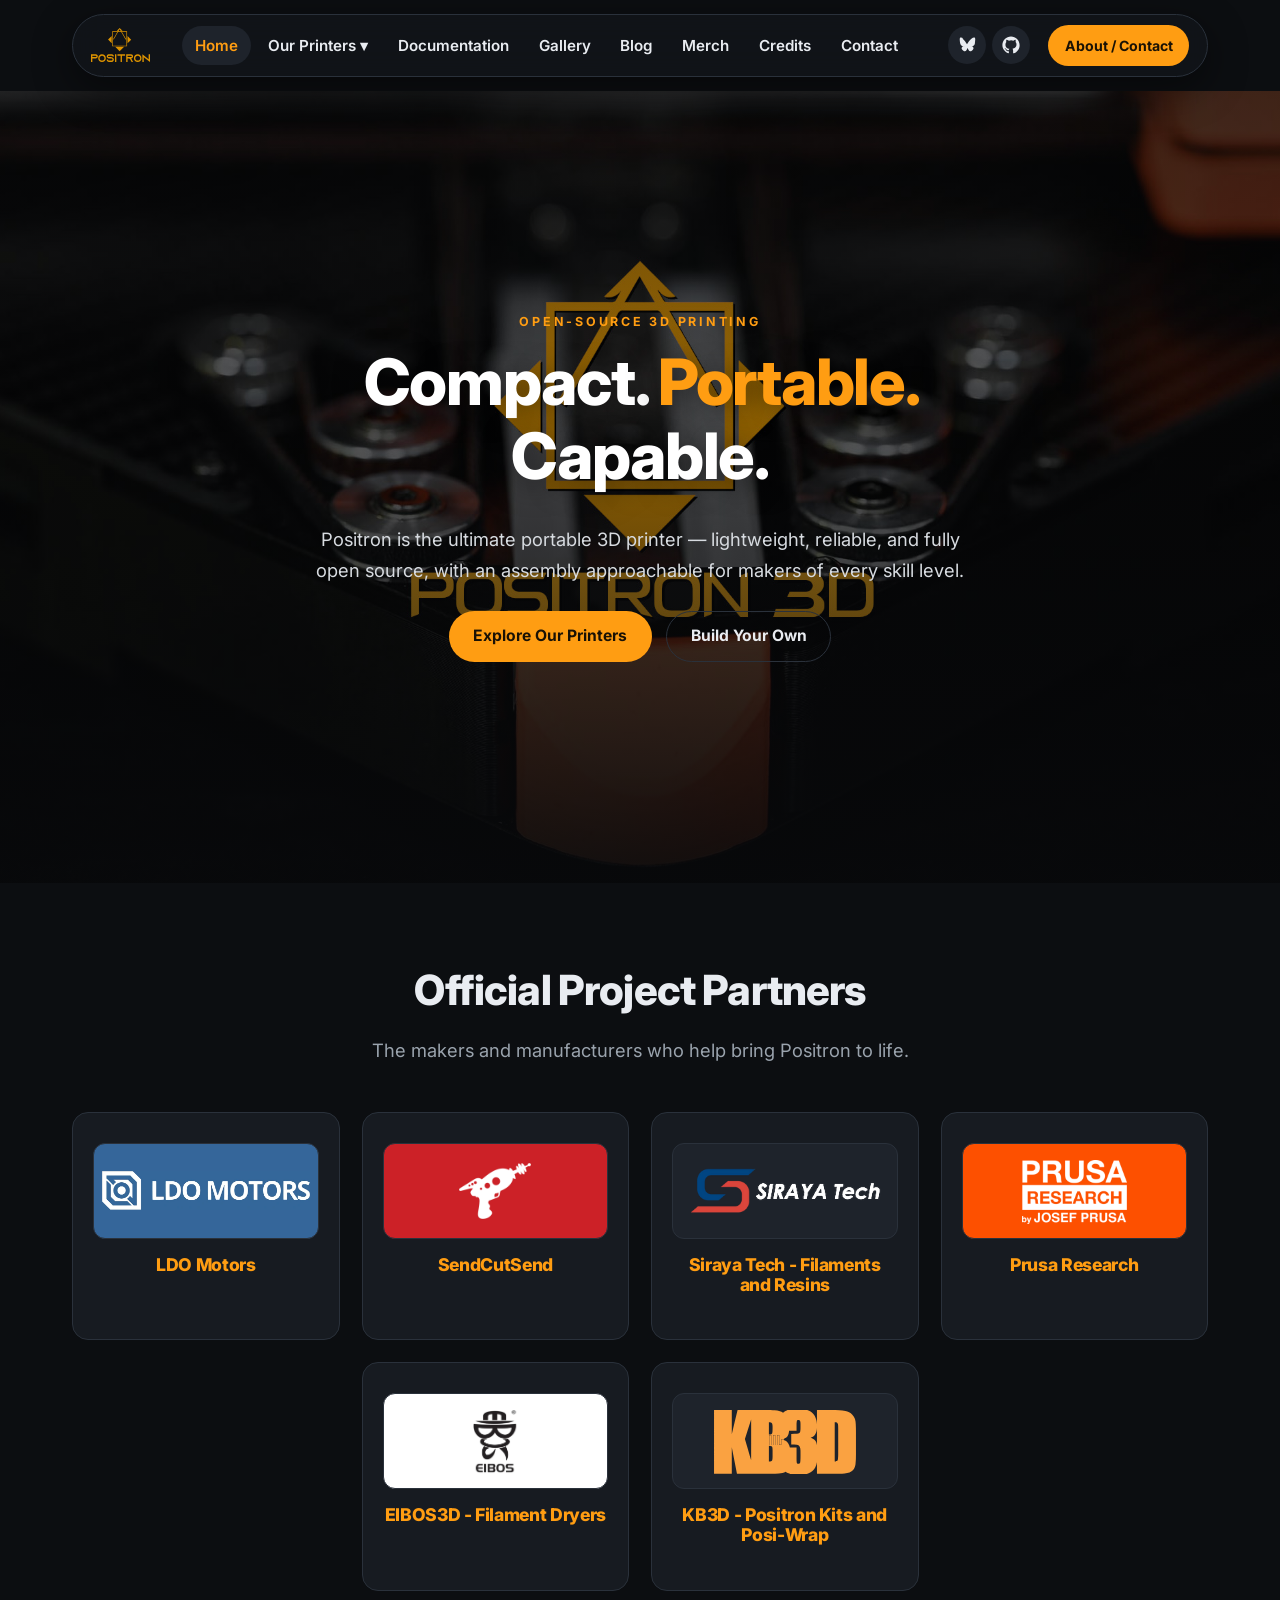
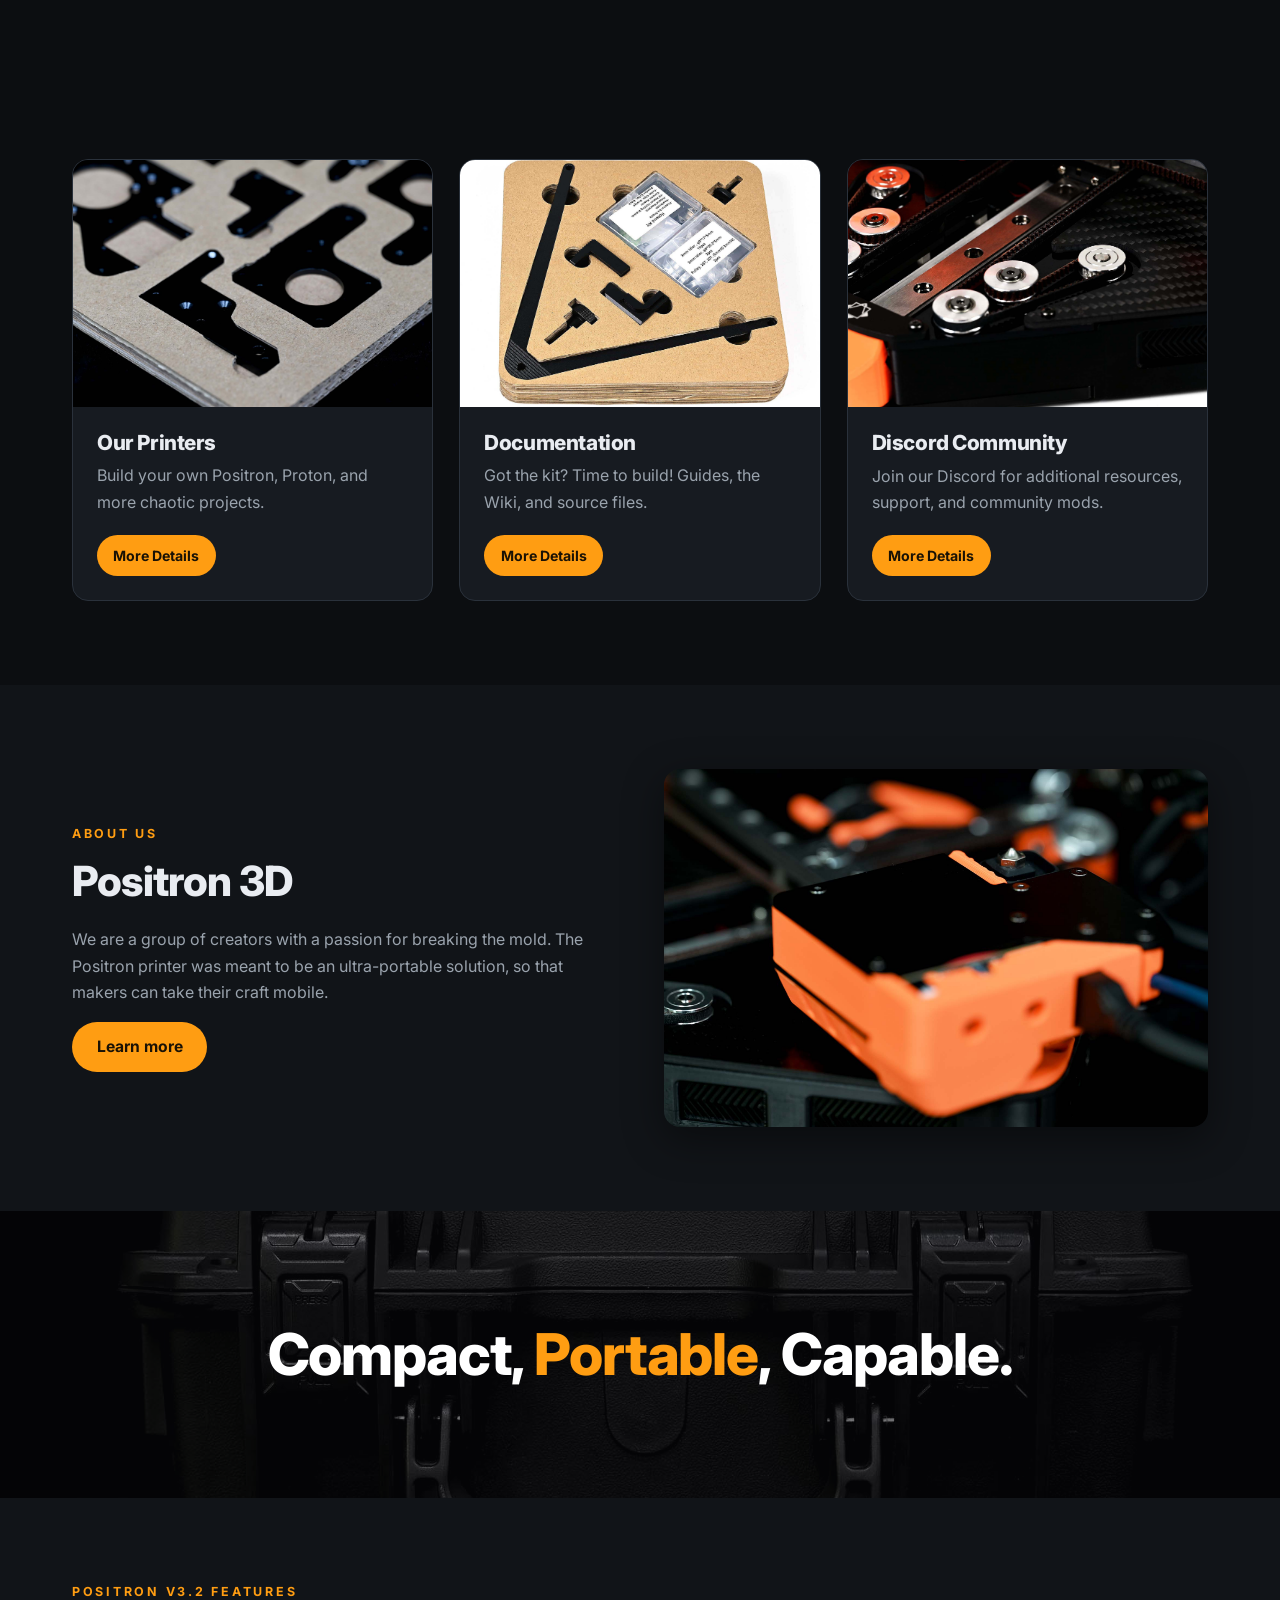
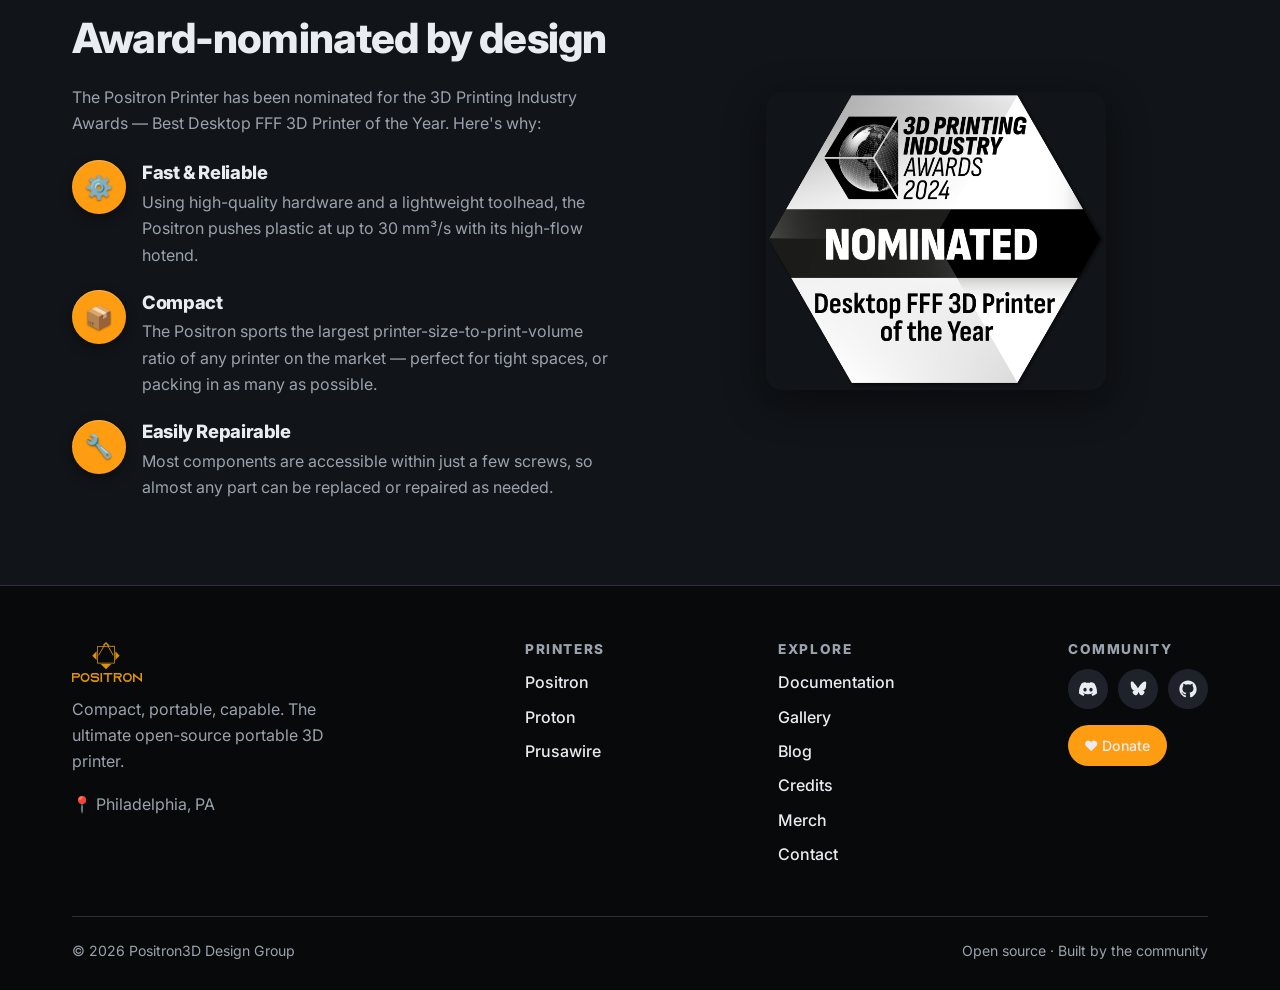
==== commit 23c1fe1a: "Remove Numakers from the project partners Co-Authored-By: Claude Opus 5.5 (1M context) <noreply@anth" ====
--- a/index.html
+++ b/index.html
@@ -66,7 +66,6 @@
         <a class="logo-card" href="https://siraya.tech/?sca_ref=10844692.cJs7XSw1FJ" target="_blank" rel="noopener"><div class="logo-card__chip"><img src="assets/img/partner-siraya.png" alt="Siraya Tech"></div><h3>Siraya Tech - Filaments and Resins</h3></a>
         <a class="logo-card" href="https://www.prusa3d.com/#a_aid=nomad&a_bid=11110002" target="_blank" rel="noopener"><div class="logo-card__chip" style="--chip-bg:#fd5000"><img src="assets/img/partner-prusa.png" alt="Prusa Research"></div><h3>Prusa Research</h3></a>
         <a class="logo-card" href="https://shop.eibos3d.com/" target="_blank" rel="noopener"><div class="logo-card__chip" style="--chip-bg:#fff"><img src="assets/img/partner-eibos.webp" alt="Eibos 3D"></div><h3>EIBOS3D - Filament Dryers</h3></a>
-        <a class="logo-card" href="https://numakers.com" target="_blank" rel="noopener"><div class="logo-card__chip"><img src="assets/img/partner-numakers.webp" alt="Numakers"></div><h3>Numakers - Filaments</h3></a>
         <a class="logo-card" href="https://kb-3d.com/store/affiliatepage/2143-kb3d-x-nomad.html?affp=22155" target="_blank" rel="noopener"><div class="logo-card__chip"><img src="assets/img/partner-kb3d.svg" alt="KB3D"></div><h3>KB3D - Positron Kits and Posi-Wrap</h3></a>
       </div>
     </div>
--- a/assets/css/style.css
+++ b/assets/css/style.css
@@ -14,6 +14,10 @@
   --accent:    #ff9d12;
   --accent-2:  #de9400;
   --accent-ink:#1a1205;
+  --accent-light: #ffc15e; /* brand amber-light */
+  --ok:        #3fb950;    /* brand status colours */
+  --warn:      #d29922;
+  --err:       #ef4444;
   --radius:    16px;
   --maxw:      1180px;
   --shadow:    0 12px 40px rgba(0,0,0,.45);
@@ -198,7 +202,7 @@
    - Partner with a brand manual: use its approved logo/background pairing and
      official assets (Prusa: white logo on Prusa Orange #fd5000, per brand manual 1.0).
    - Transparent logo: prep it to read on the dark default (var(--surface-2)),
-     e.g. recolour black text to white (see partner-numakers.webp).
+     e.g. recolour black text to white.
    - Trim empty padding from the image so the mark fills the chip; if it still
      looks small, shrink that chip's padding inline (e.g. padding:16px 8px). */
 /* Partner grid and blog list: wrapping flex row so an incomplete last row is centred under the full rows.
@@ -245,10 +249,10 @@
 .post .prose { margin-inline: auto; }
 .post h1 { font-size: clamp(2rem, 5vw, 3rem); margin-bottom: .3em; }
 .post-meta { color: var(--muted); font-size: .95rem; margin: 0 0 .4rem; }
-.post-tags { display: flex; flex-wrap: wrap; gap: 6px; margin: 0 0 1.6rem; }
+.post-tags { display: flex; flex-wrap: wrap; align-items: center; gap: 6px; margin: 0 0 1.6rem; }
 .tag { font-size: .78rem; font-weight: 600; color: var(--muted); border: 1px solid var(--border); border-radius: 999px; padding: 2px 10px; }
 .tag--draft { color: var(--accent-ink); background: var(--accent); border-color: var(--accent); }
-.card .post-meta, .card .post-tags { margin: 0; font-size: .85rem; }
+.card .post-meta, .card .post-tags { margin: 0; font-size: .85rem; flex: none; } /* only the summary grows (.card__body p has flex: 1) */
 .card__body h3 a { color: var(--text); }
 .post-cover { width: 100%; border-radius: var(--radius); margin: 0 0 2rem; }
 .post-body { color: var(--muted); line-height: 1.75; }
@@ -297,9 +301,9 @@
 .post-body summary { cursor: pointer; margin: 0; }
 .post-body details[open] summary { margin-bottom: .4em; }
 .post-body :is(.admonition, details) > :last-child { margin-bottom: 0; }
-.post-body :is(.tip, .success) { border-left-color: #3fb950; }
-.post-body :is(.warning) { border-left-color: #d29922; }
-.post-body :is(.danger, .error) { border-left-color: #ef4444; }
+.post-body :is(.tip, .success) { border-left-color: var(--ok); }
+.post-body :is(.warning) { border-left-color: var(--warn); }
+.post-body :is(.danger, .error) { border-left-color: var(--err); }
 /* Tabs: === "Name" */
 .post-body .tabbed-set { display: flex; flex-wrap: wrap; margin: 1.5em 0; border: 1px solid var(--border); border-radius: 12px; overflow: hidden; }
 .post-body .tabbed-set > input { position: absolute; opacity: 0; }
@@ -320,14 +324,14 @@
 .post-body .tabbed-set > input:nth-child(4):checked ~ .tabbed-content > :nth-child(4),
 .post-body .tabbed-set > input:nth-child(5):checked ~ .tabbed-content > :nth-child(5),
 .post-body .tabbed-set > input:nth-child(6):checked ~ .tabbed-content > :nth-child(6) { display: block; }
-/* Blog editor (blog-editor.html): WYSIWYG page + Markdown source mode */
+/* Blog editor (unlisted page, see EDITOR_PAGE in build.py): WYSIWYG page + Markdown source mode */
 .editor h1 { margin-bottom: .2em; }
 .editor .lead { margin-left: 0; max-width: none; }
 .editor__actions { display: flex; flex-wrap: wrap; align-items: center; gap: 10px; margin: 20px 0; }
 .editor__actions label, .editor__images label.btn { cursor: pointer; }
 .editor__file { font-family: ui-monospace, SFMono-Regular, Menlo, Consolas, monospace; font-size: .85rem; color: var(--muted); }
 .editor__status { flex-basis: 100%; font-size: .85rem; color: var(--muted); }
-.editor__status.is-error { color: #ef4444; }
+.editor__status.is-error { color: var(--err); }
 .editor__fields { display: grid; grid-template-columns: repeat(4, minmax(0, 1fr)); gap: 10px 14px; margin-bottom: 18px; }
 .editor__fields label, .editor__images label:not(.btn) { display: flex; flex-direction: column; gap: 4px; font-size: .8rem; font-weight: 600; color: var(--muted); }
 .editor__fields .editor__wide { grid-column: span 2; }
@@ -399,6 +403,21 @@
   .editor__images select { width: 100%; }
 }
 @media (max-width: 560px) { .editor__tip { display: none; } .editor__menu { width: calc(100% - 16px); } .editor__fields { grid-template-columns: minmax(0, 1fr); } .editor__fields .editor__wide { grid-column: auto; } .editor__page { padding: 22px 14px 40px; } .editor__bar { position: static; } }
+.blog-links { margin-top: 40px; color: var(--muted); }
+/* Syntax highlighting: Pygments classes (pymdownx.highlight), coloured from the Positron palette only. */
+.post-body .highlight { margin: 1.5em 0; }
+.post-body .highlight pre { margin: 0; }
+.post-body .tabbed-block .highlight { margin: 0; } /* the tab panel already spaces its content */
+.post-body .highlight :is(.c, .c1, .cm, .ch, .cs, .cpf) { color: var(--muted); font-style: italic; }
+.post-body .highlight :is(.k, .kd, .kn, .kr, .kt, .kc, .kp, .cp, .nb, .bp, .nt) { color: var(--accent); }
+.post-body .highlight :is(.na, .nf, .fm, .nc, .nd, .ne, .nl, .nn, .nv, .vi, .vc, .vg) { color: var(--accent-light); }
+.post-body .highlight :is(.s, .s1, .s2, .sa, .sb, .sc, .sd, .se, .sh, .si, .sr, .ss, .sx, .dl) { color: var(--ok); }
+.post-body .highlight :is(.m, .mi, .mf, .mh, .mo, .mb, .il) { color: var(--accent-light); }
+.post-body .highlight :is(.o, .ow, .p, .pm) { color: var(--muted); }
+.post-body .highlight :is(.err, .gr, .gt) { color: var(--err); }
+.post-body .highlight .gd { color: var(--err); }
+.post-body .highlight .gi { color: var(--ok); }
+.post-body .highlight .gh, .post-body .highlight .gu { color: var(--accent); font-weight: 700; }
 .post-body .video { position: relative; aspect-ratio: 16 / 9; margin: 1.5em 0; clear: both; }
 .post-body .video iframe { position: absolute; inset: 0; width: 100%; height: 100%; border: 0; border-radius: 12px; }
 .thanks-block { background: var(--surface); border: 1px solid var(--border); border-left: 3px solid var(--accent); border-radius: 12px; padding: 22px 26px; margin-bottom: 22px; }
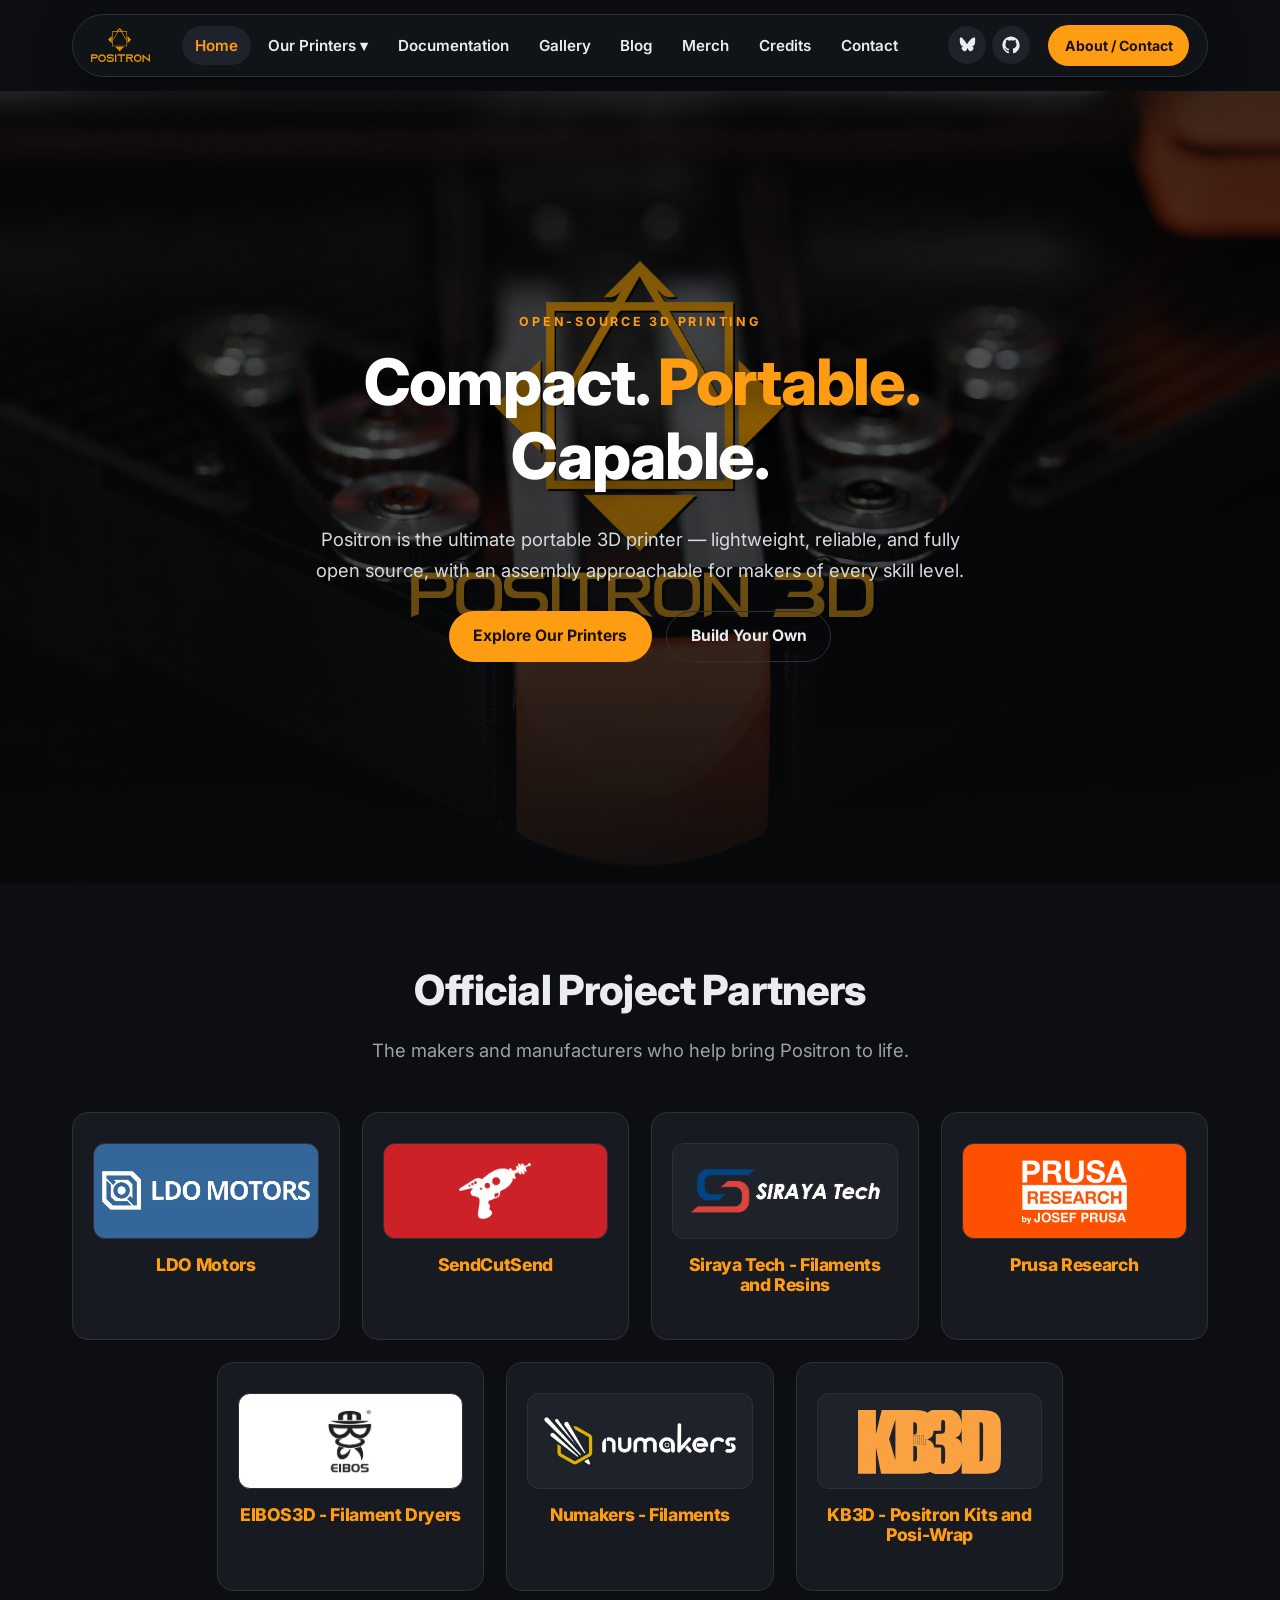
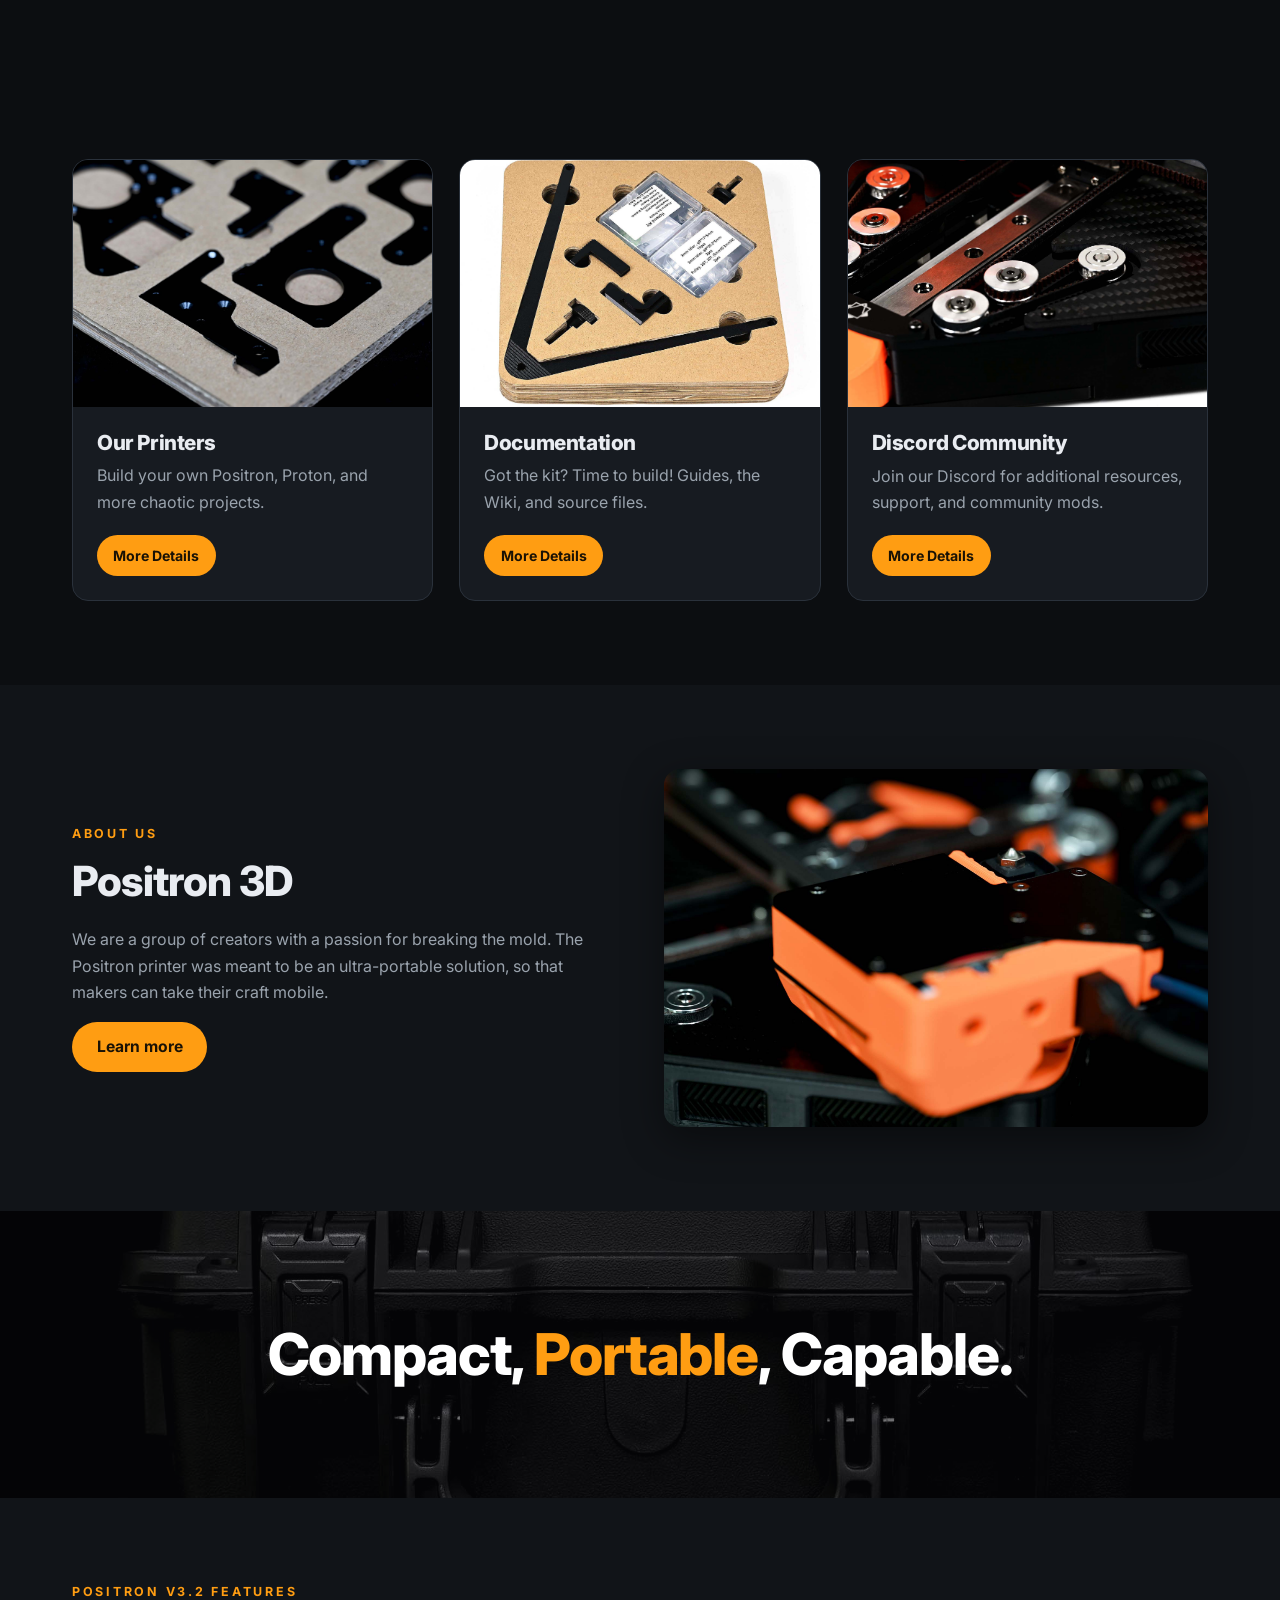
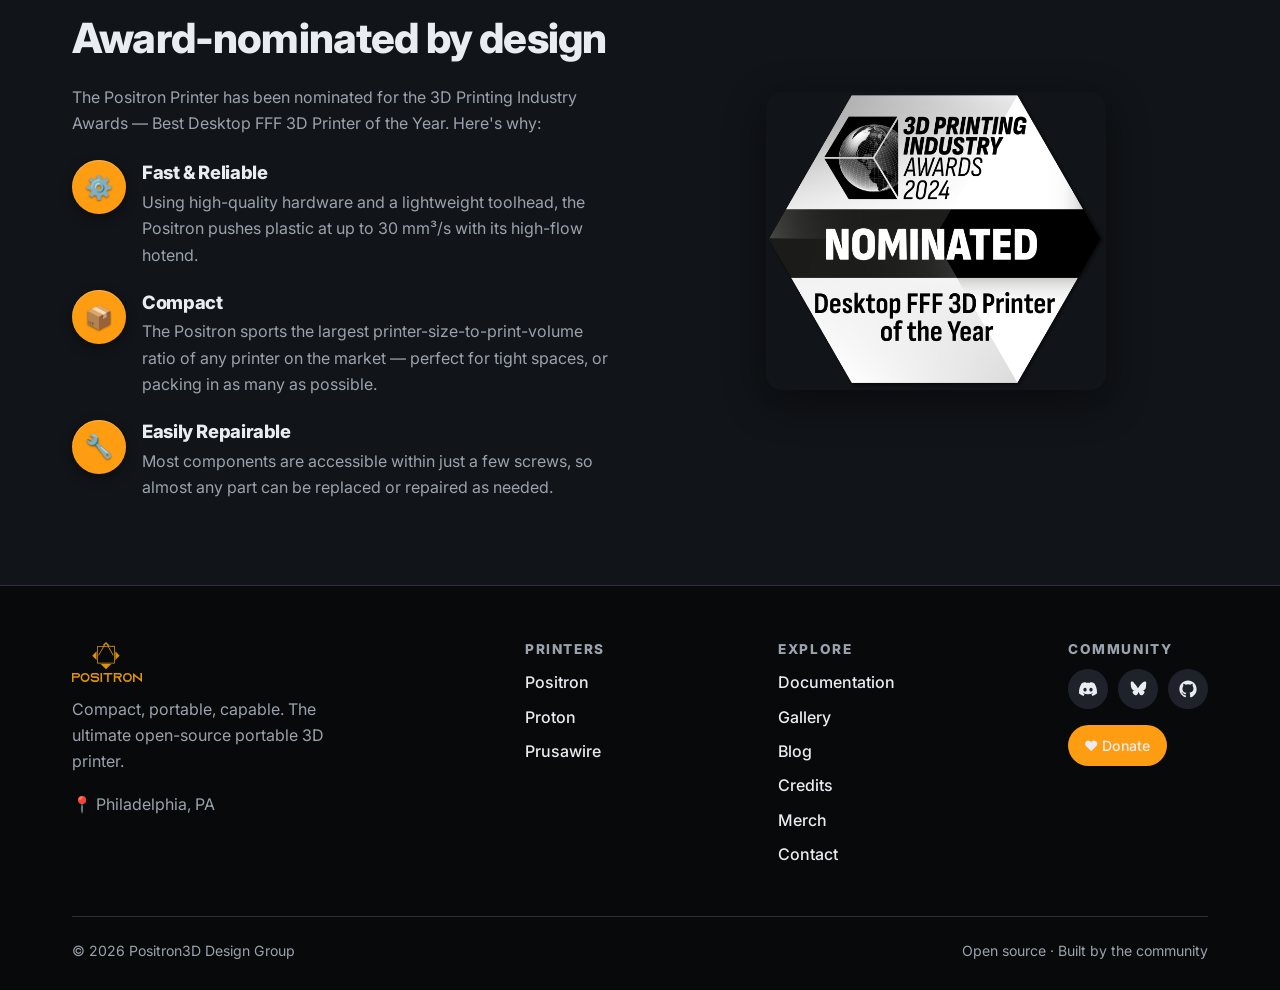
==== commit 0436767c: "Re-add Numakers as a partner, with the Positron link Co-Authored-By: Claude Opus 5.5 (1M context) <n" ====
--- a/index.html
+++ b/index.html
@@ -66,6 +66,7 @@
         <a class="logo-card" href="https://siraya.tech/?sca_ref=10844692.cJs7XSw1FJ" target="_blank" rel="noopener"><div class="logo-card__chip"><img src="assets/img/partner-siraya.png" alt="Siraya Tech"></div><h3>Siraya Tech - Filaments and Resins</h3></a>
         <a class="logo-card" href="https://www.prusa3d.com/#a_aid=nomad&a_bid=11110002" target="_blank" rel="noopener"><div class="logo-card__chip" style="--chip-bg:#fd5000"><img src="assets/img/partner-prusa.png" alt="Prusa Research"></div><h3>Prusa Research</h3></a>
         <a class="logo-card" href="https://shop.eibos3d.com/" target="_blank" rel="noopener"><div class="logo-card__chip" style="--chip-bg:#fff"><img src="assets/img/partner-eibos.webp" alt="Eibos 3D"></div><h3>EIBOS3D - Filament Dryers</h3></a>
+        <a class="logo-card" href="https://numakers.com/Positron3d" target="_blank" rel="noopener"><div class="logo-card__chip"><img src="assets/img/partner-numakers.webp" alt="Numakers"></div><h3>Numakers - Filaments</h3></a>
         <a class="logo-card" href="https://kb-3d.com/store/affiliatepage/2143-kb3d-x-nomad.html?affp=22155" target="_blank" rel="noopener"><div class="logo-card__chip"><img src="assets/img/partner-kb3d.svg" alt="KB3D"></div><h3>KB3D - Positron Kits and Posi-Wrap</h3></a>
       </div>
     </div>
--- a/assets/css/style.css
+++ b/assets/css/style.css
@@ -202,7 +202,7 @@
    - Partner with a brand manual: use its approved logo/background pairing and
      official assets (Prusa: white logo on Prusa Orange #fd5000, per brand manual 1.0).
    - Transparent logo: prep it to read on the dark default (var(--surface-2)),
-     e.g. recolour black text to white.
+     e.g. recolour black text to white (see partner-numakers.webp).
    - Trim empty padding from the image so the mark fills the chip; if it still
      looks small, shrink that chip's padding inline (e.g. padding:16px 8px). */
 /* Partner grid and blog list: wrapping flex row so an incomplete last row is centred under the full rows.
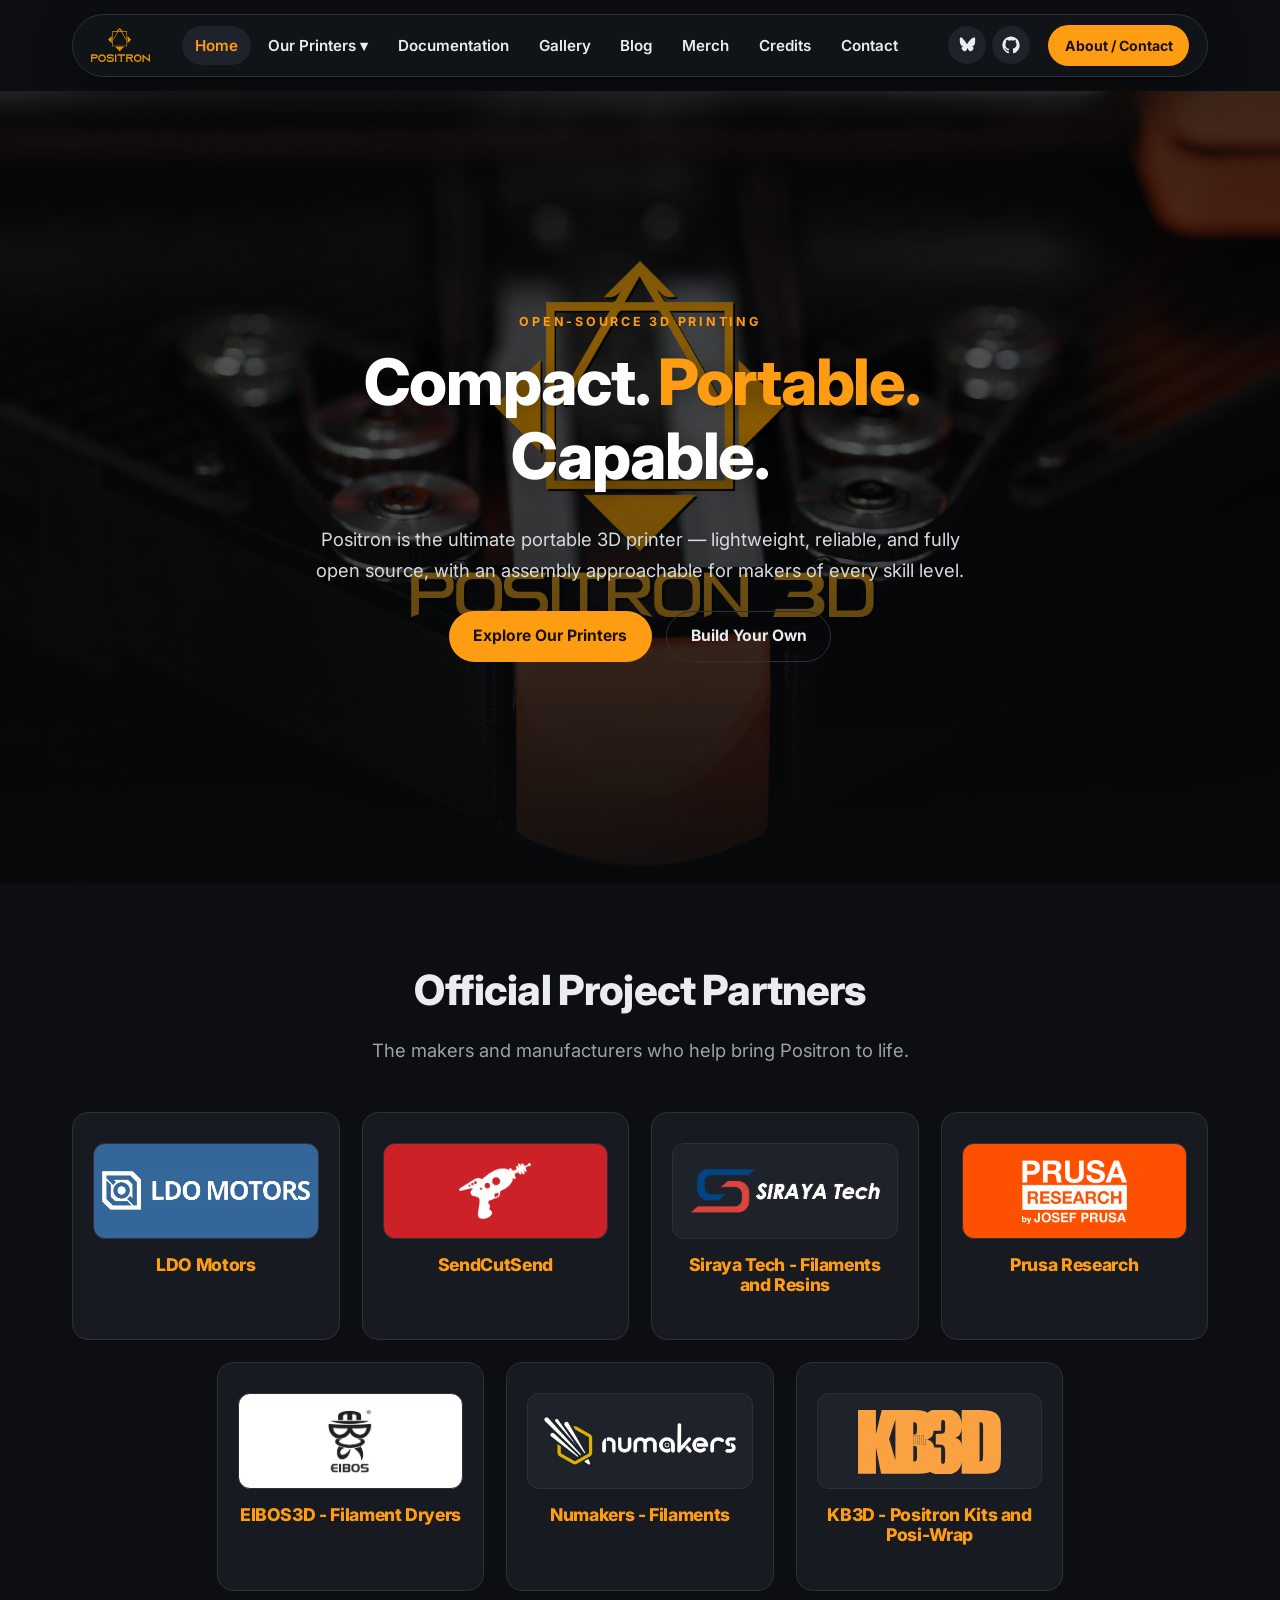
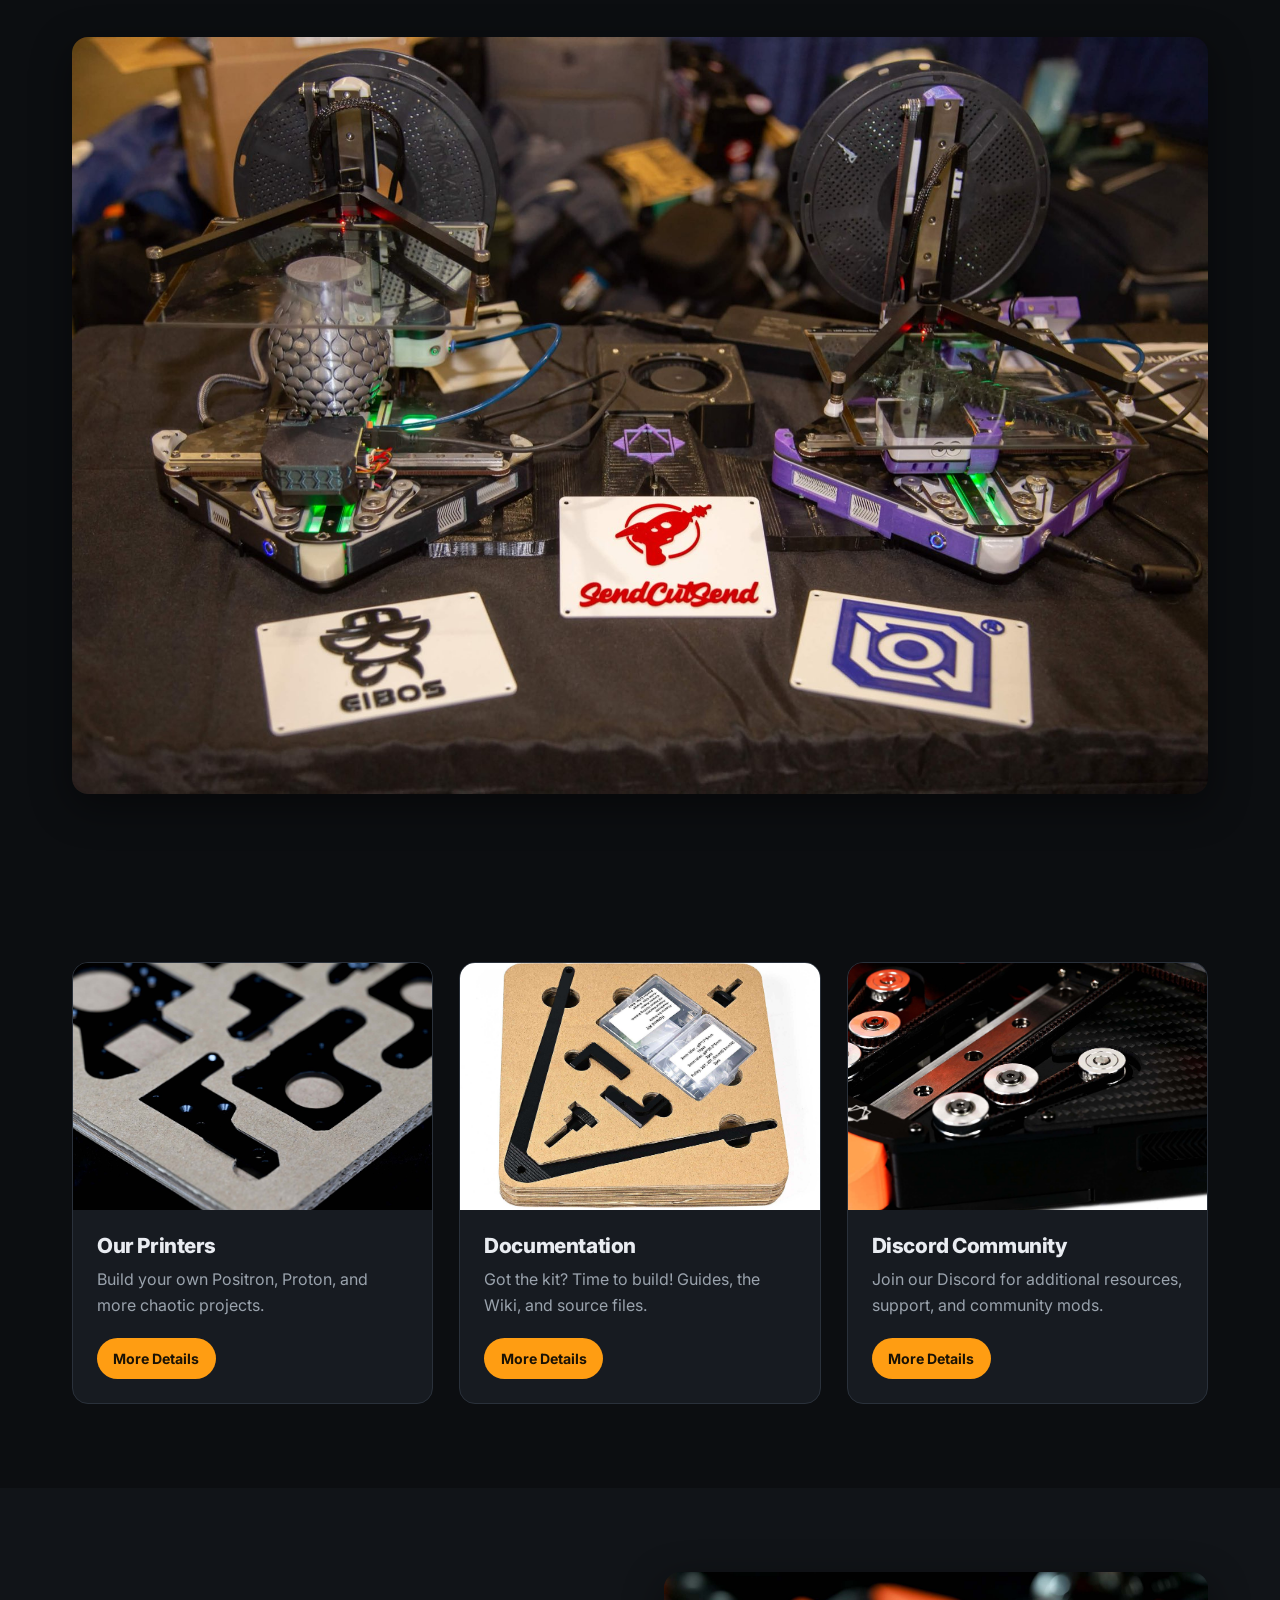
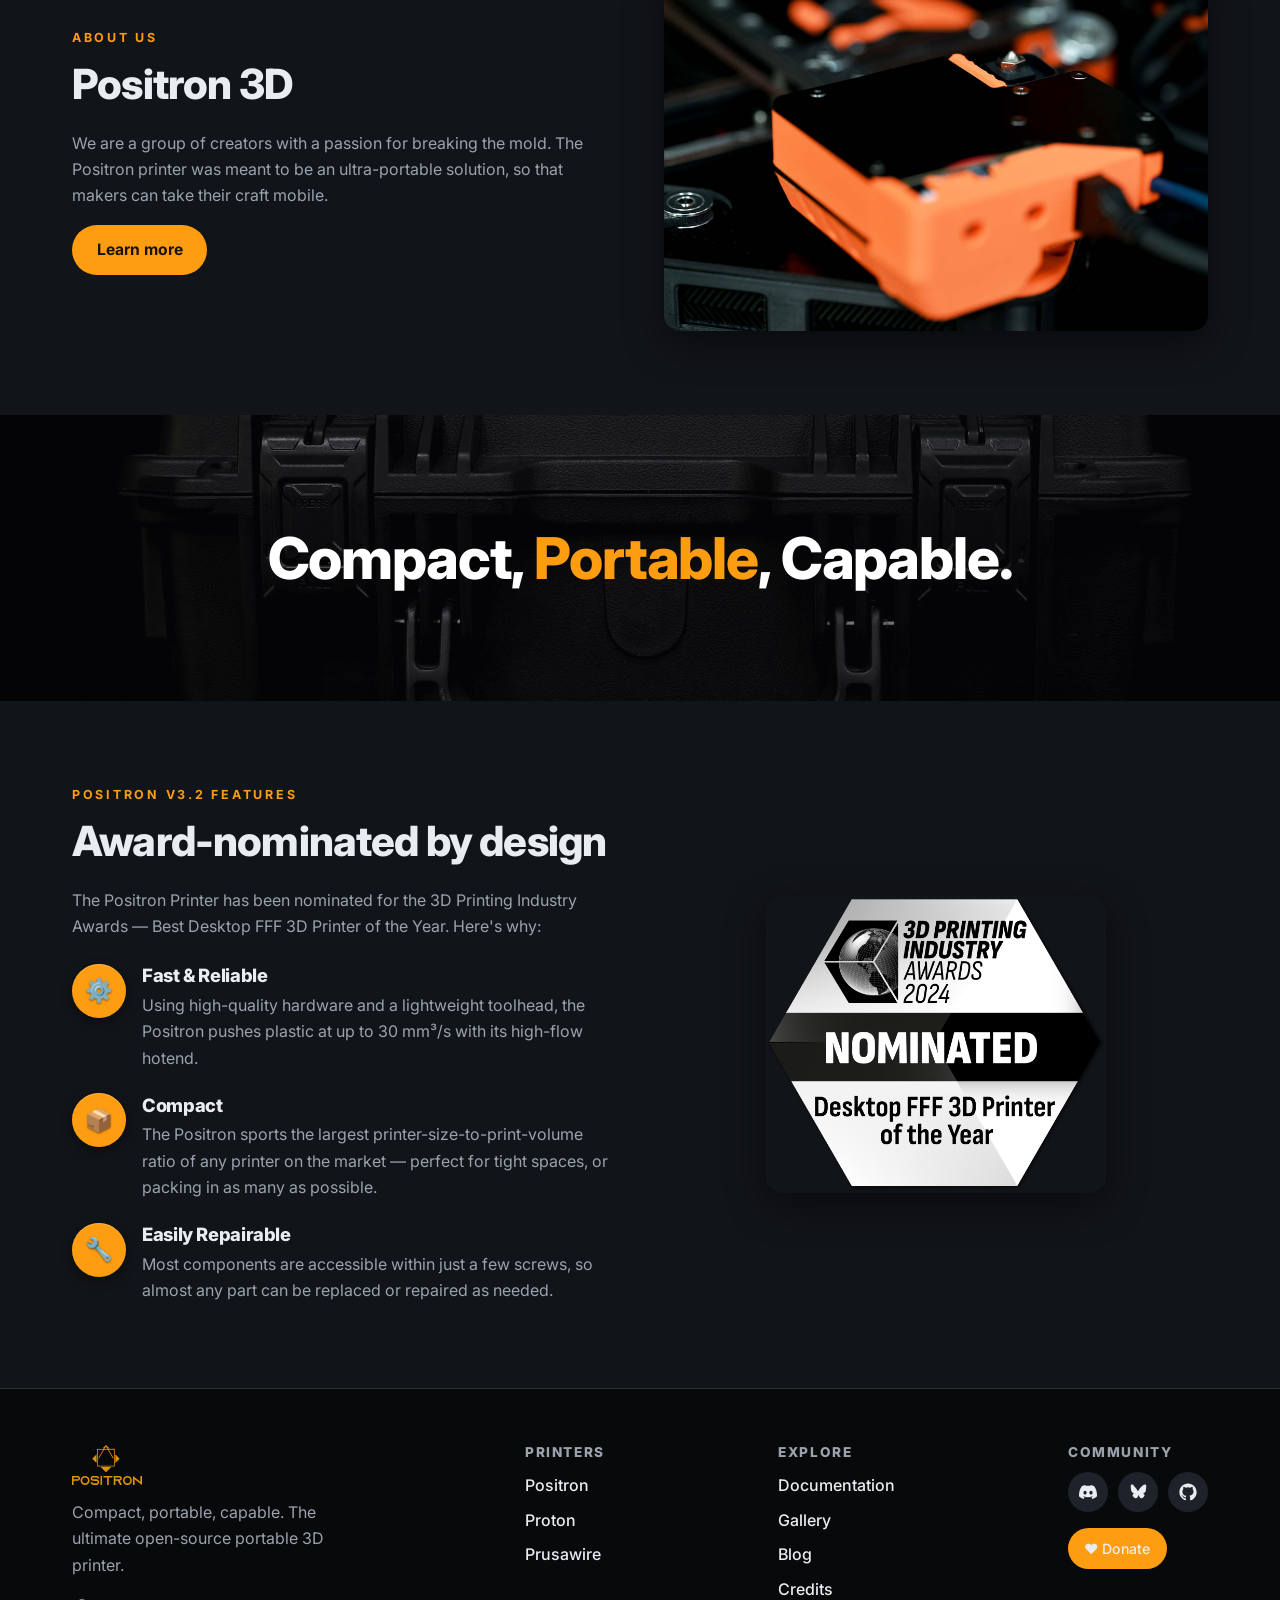
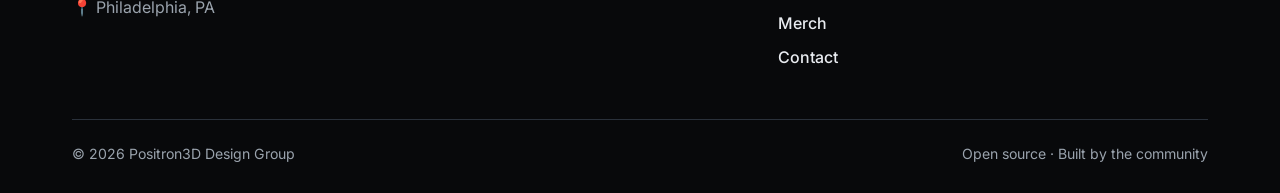
==== commit 6c932489: "Add the 3DPrintTopia event photo under the partner grid. The team's photo of two Positrons at 3DPrin" ====
--- a/index.html
+++ b/index.html
@@ -69,6 +69,7 @@
         <a class="logo-card" href="https://numakers.com/Positron3d" target="_blank" rel="noopener"><div class="logo-card__chip"><img src="assets/img/partner-numakers.webp" alt="Numakers"></div><h3>Numakers - Filaments</h3></a>
         <a class="logo-card" href="https://kb-3d.com/store/affiliatepage/2143-kb3d-x-nomad.html?affp=22155" target="_blank" rel="noopener"><div class="logo-card__chip"><img src="assets/img/partner-kb3d.svg" alt="KB3D"></div><h3>KB3D - Positron Kits and Posi-Wrap</h3></a>
       </div>
+      <img class="section-photo" src="assets/img/3dprinttopia-sponsors.jpg" alt="Two Positron printers on a table at 3DPrintTopia, with partner plates, including EIBOS and SendCutSend, in front of them" width="2000" height="1333" loading="lazy">
     </div>
   </section>
 
--- a/assets/css/style.css
+++ b/assets/css/style.css
@@ -218,6 +218,8 @@
 .logo-card__chip { background: var(--chip-bg, var(--surface-2)); border: 1px solid var(--border); border-radius: 12px; padding: 16px; margin-bottom: 16px; display: grid; place-items: center; height: 96px; }
 .logo-card img { max-height: 64px; width: auto; margin: 0 auto; object-fit: contain; }
 .logo-card h3 { font-size: 1.1rem; margin: 0 0 14px; }
+/* full-width photo inside a section's container, e.g. the event photo under the partner grid */
+.section-photo { width: 100%; height: auto; margin-top: 46px; border-radius: var(--radius); box-shadow: var(--shadow); }
 
 /* banner strip */
 .banner {
@@ -379,6 +381,9 @@
 .editor__bubble button:hover { color: var(--text); background: var(--surface-2); }
 .editor__bubble button[aria-pressed="true"] { color: var(--accent); background: var(--surface-2); }
 .editor__bubble button:focus-visible { outline: 2px solid var(--accent); outline-offset: 1px; }
+.editor__imgbar button.is-text { width: auto; min-width: 32px; padding: 0 8px; font: inherit; font-size: 13px; font-weight: 600; }
+.editor__imgbar input { width: 190px; height: 32px; padding: 0 10px; font: inherit; font-size: 13px; color: var(--text); background: var(--surface-2); border: 1px solid var(--border); border-radius: 8px; }
+.editor__imgbar { flex-wrap: wrap; max-width: calc(100% - 16px); }
 .editor__bubble-sep { width: 1px; height: 20px; margin: 0 4px; background: var(--border); }
 .editor__linkbox { display: flex; gap: 6px; align-items: center; padding: 8px; width: min(420px, calc(100% - 16px)); }
 .editor__linkbox input { flex: 1; min-width: 0; padding: 6px 10px !important; }
